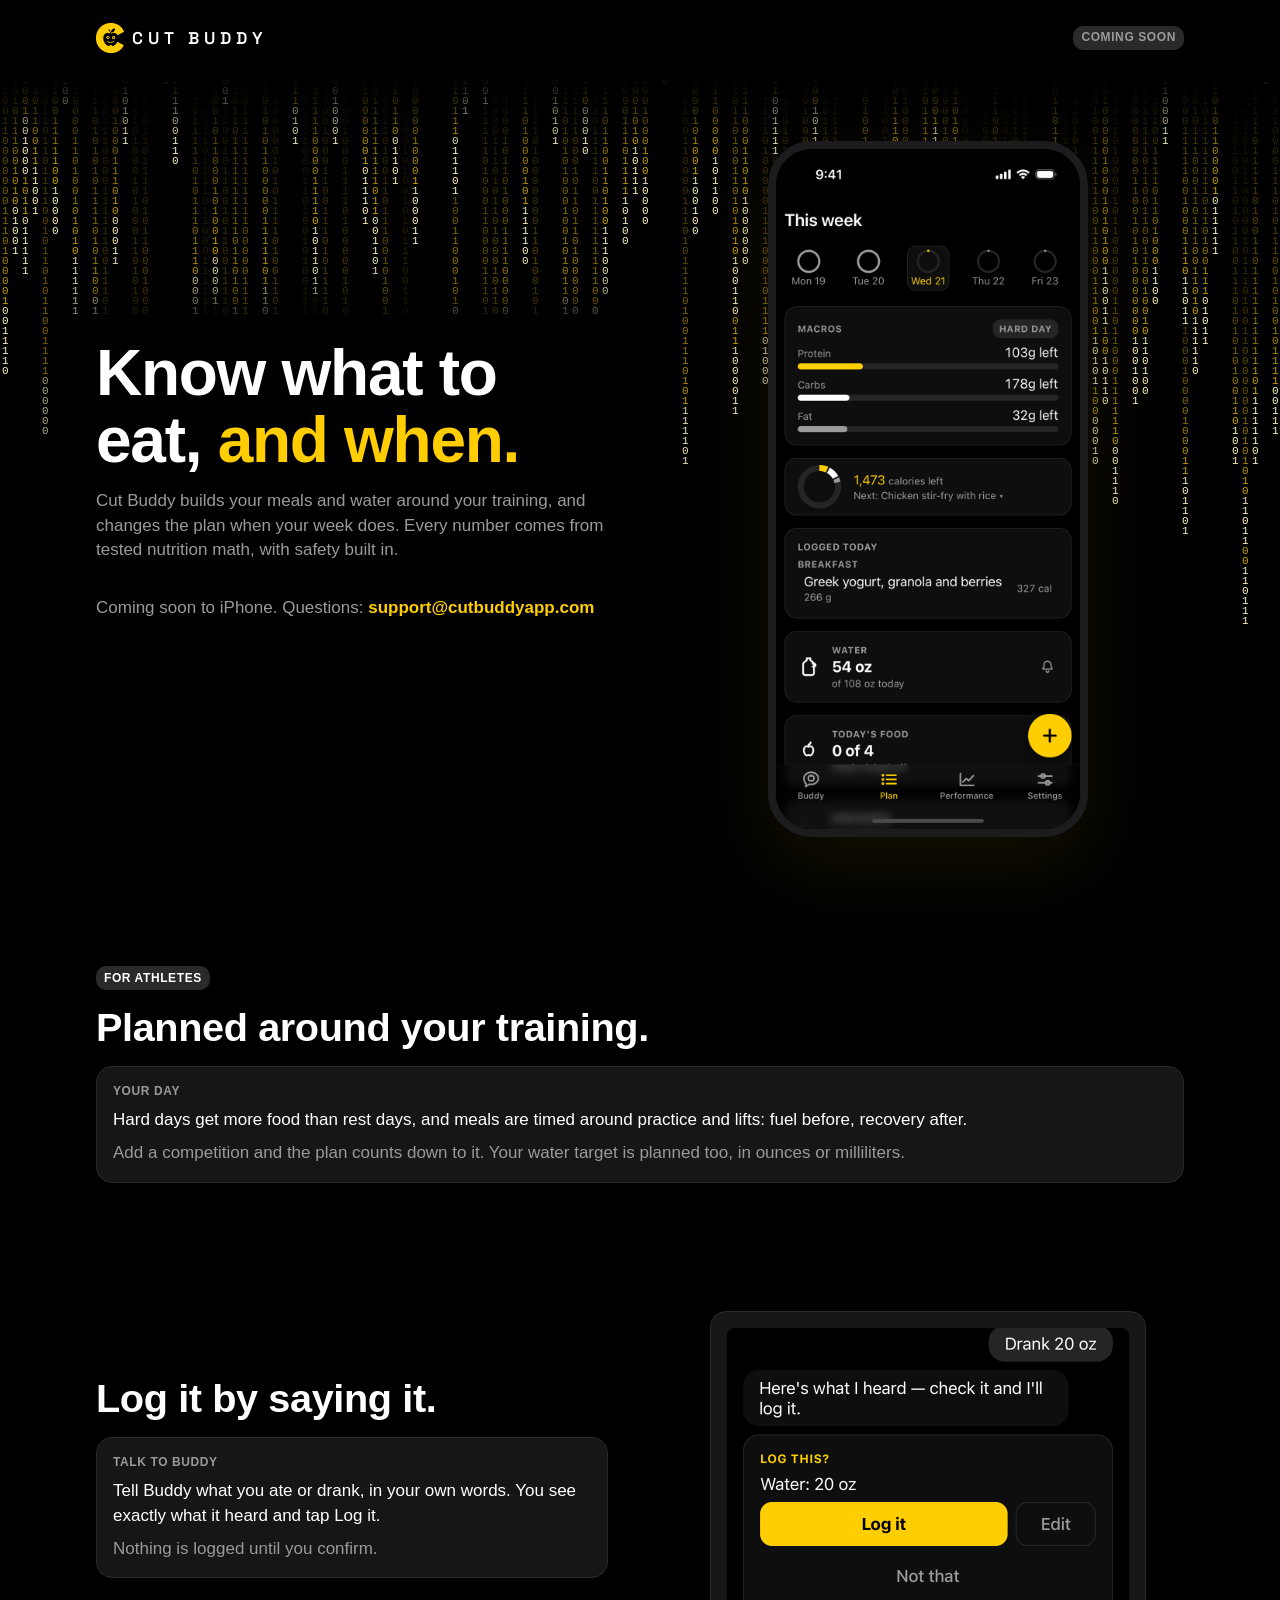
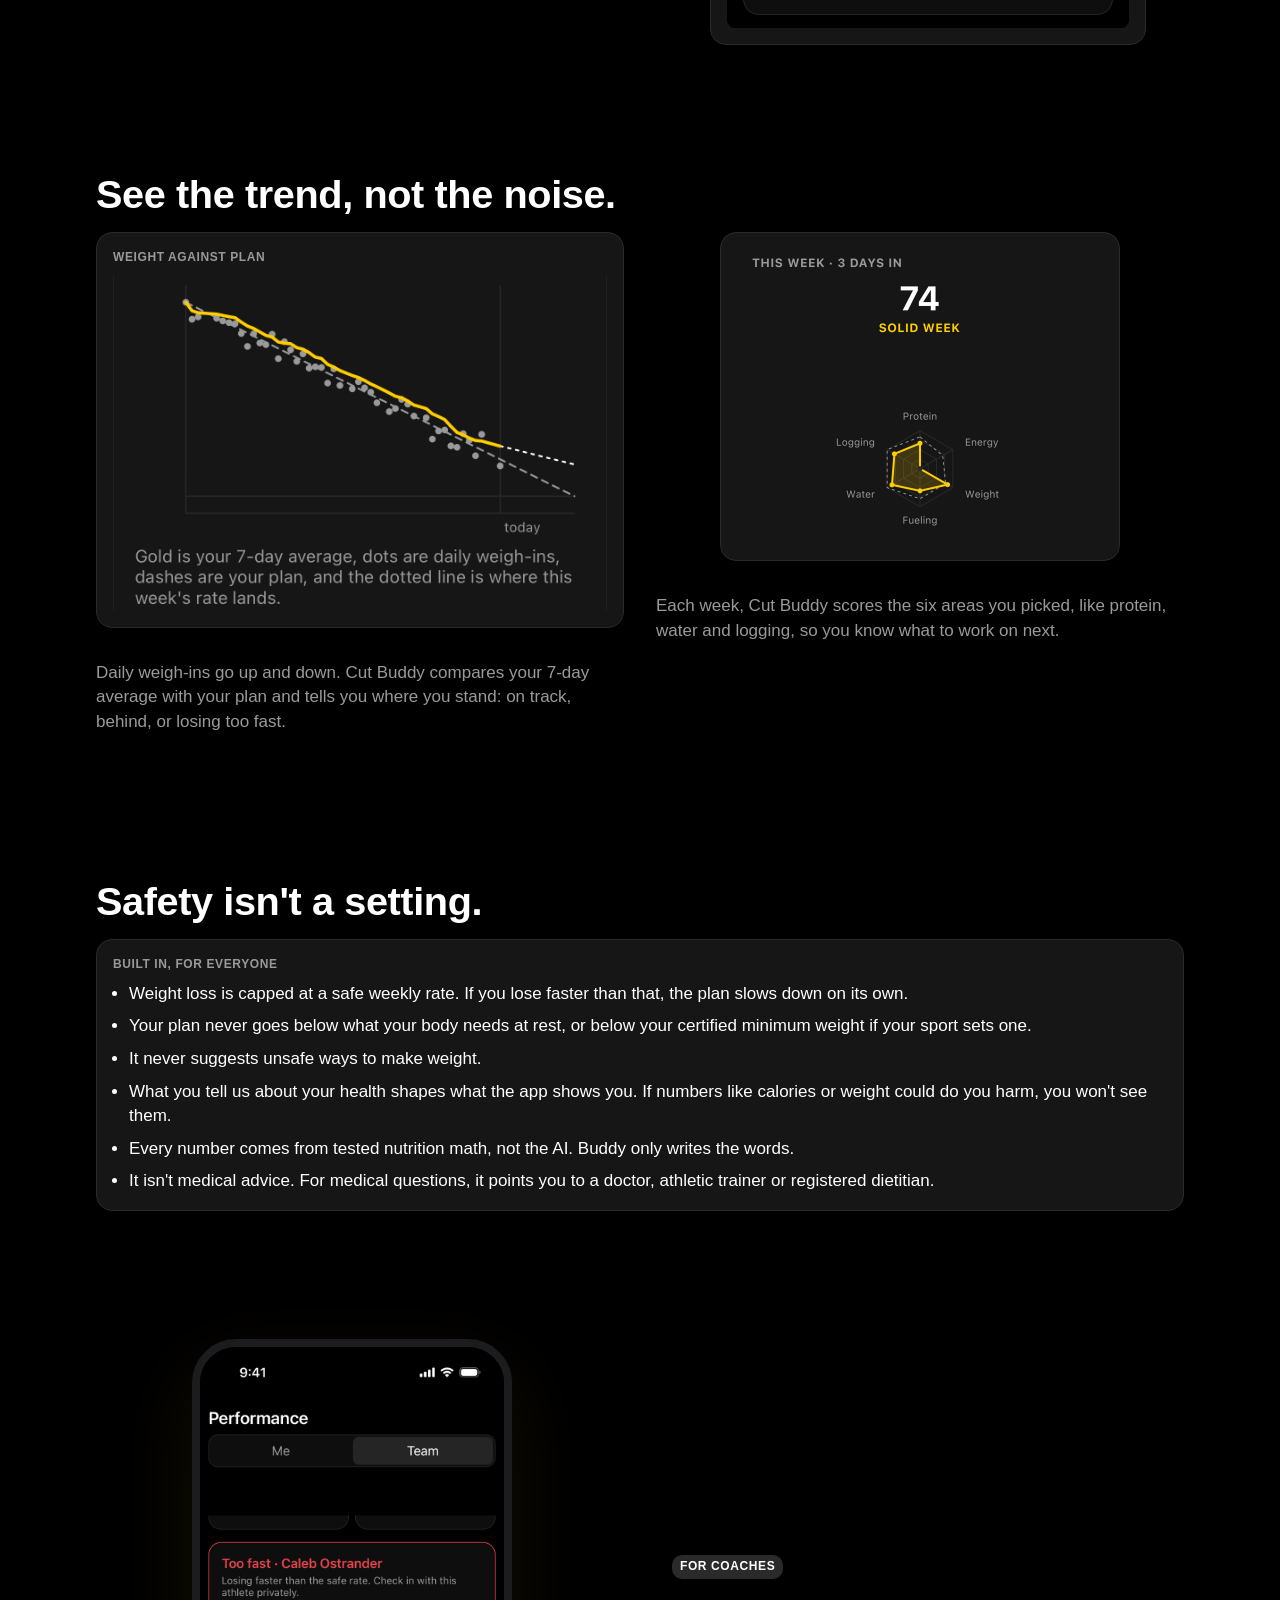
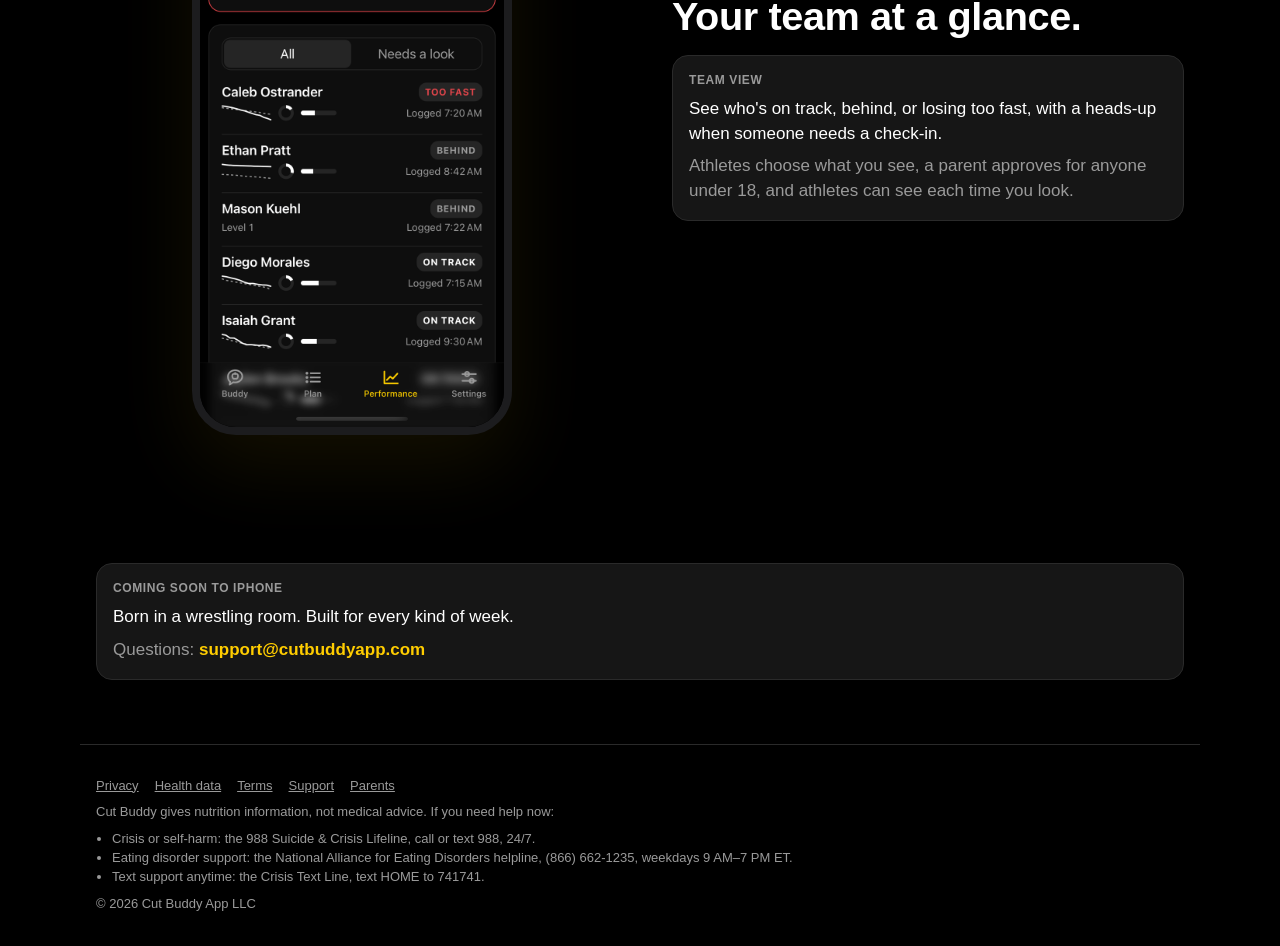
==== index.html @ 1edc32d4 "Merge pull request #11 from crookham133/policy-text-oct24 Policy text on current main, Cut Buddy App" ====
<!doctype html><html lang="en"><head><meta charset="utf-8"><meta name="color-scheme" content="dark"><style>html{background:#000;color-scheme:dark}</style><meta name="viewport" content="width=device-width, initial-scale=1, viewport-fit=cover"><meta name="robots" content="noindex, nofollow"><meta name="description" content="Cut Buddy builds your meals and water around your training, and changes the plan when your week does. Coming soon to iPhone."><link rel="icon" href="assets/app-icon-1024.png"><meta property="og:type" content="website"><meta property="og:site_name" content="Cut Buddy"><meta property="og:url" content="https://cutbuddyapp.com/"><meta property="og:title" content="Cut Buddy · Know what to eat, and when."><meta property="og:description" content="Nutrition that adapts to your training, travel and life. Coming soon to iPhone."><meta property="og:image" content="https://cutbuddyapp.com/og-image.png"><meta property="og:image:width" content="1200"><meta property="og:image:height" content="630"><meta property="og:image:alt" content="The Cut Buddy logo, a gold C around a smiling apple, on black, with the words Cut Buddy"><meta name="twitter:card" content="summary_large_image"><link rel="apple-touch-icon" href="apple-touch-icon.png"><link rel="preload" href="assets/fonts/SpaceGrotesk-Variable.ttf" as="font" type="font/ttf" crossorigin><link rel="stylesheet" href="theme.css"><script>/* The wordmark decodes on load (script after the header); until then its letters stay hidden. A failsafe shows them after 2.5 s. */if(!matchMedia("(prefers-reduced-motion: reduce)").matches){document.documentElement.classList.add("cb-wm-wait");setTimeout(function(){document.documentElement.classList.remove("cb-wm-wait")},2500)}</script><title>Cut Buddy: know what to eat, and when</title>
<style>
  /* Home-page layout only. Every value comes from theme.css. */
  .split { display: grid; gap: var(--cb-space-xl); align-items: center; }
  .shot { margin: 0; display: grid; justify-items: center; }
  .shot .cb-phone { justify-self: center; }
  /* 804 px crops on wide screens: the image at most 402 px wide (2x), so it's never
     upscaled; the card's padding and border go on top. */
  .crop { margin: 0; width: min(100%, calc(402px + 2 * var(--cb-space-md) + 2px)); justify-self: center; }
  .crop img { display: block; width: 100%; height: auto; border-radius: var(--cb-radius-sm); }
  .chart { margin: 0; }
  .chart img { display: block; width: 100%; height: auto; }
  html { scroll-padding-top: calc(var(--cb-tap) + var(--cb-space-xl)); }  /* keeps focused things clear of the sticky bar */
  main { overflow-x: clip; }  /* the desktop slides start off-screen; clip, not hidden, so nothing else changes */
  .hero { padding-top: var(--cb-space-sm); position: relative; isolation: isolate; }
  .hero .cb-display .hl { color: var(--cb-gold); }
  .lede { font-size: var(--cb-body-size); color: var(--cb-muted); max-width: 34em; margin: 0; }
  .h2 { font-size: calc(var(--cb-display-size) * 0.62); font-weight: 700; line-height: 1.1; letter-spacing: -0.01em; margin: 0; text-wrap: balance; }
  .pair { display: grid; gap: var(--cb-space-xl); align-items: start; }
  @media (max-width: 768px) { .crop { width: min(100%, calc(var(--cb-page) * 0.4)); } }  /* phones: as the live site */
  .crop.crop-radar { width: min(100%, calc(366px + 2 * var(--cb-space-md) + 2px)); }  /* 732 px wide: 366 at 2x */
  @media (min-width: 900px) {
    .split { grid-template-columns: 1fr 1fr; gap: calc(var(--cb-space-xl) * 2); }
    .split.flip > :first-child { order: 2; }
    .pair { grid-template-columns: 1fr 1fr; }
    .cb-section { padding-block: calc(var(--cb-space-xl) * 2); }
  }
</style></head><body>
<div class="cb-topbar" id="topbar"><header class="cb-wrap cb-header">
  <a class="cb-brand" href="index.html" aria-label="Cut Buddy, home"><img src="assets/logo-mark.png" alt="" width="390" height="427"><span class="cb-wordmark" id="wordmark">Cut Buddy</span></a>
  <span class="cb-pill is-dim">Coming soon</span>
</header></div>
<script>
/* "CUT BUDDY" resolves from 0s and 1s into its letters, once, in about 1.1 s:
   each letter shows a gold digit, then turns white, left to right, as in the
   app's launch animation. The letters stay in place (transparent) under the
   digits, so nothing changes width. Time only runs while the tab is visible. */
(function () {
  var html = document.documentElement, wm = document.getElementById("wordmark");
  if (!html.classList.contains("cb-wm-wait") || !wm) return;
  var spans = [], text = wm.textContent;
  wm.textContent = "";
  text.split("").forEach(function (c) {
    if (c === " ") { wm.appendChild(document.createTextNode(" ")); return; }
    var s = document.createElement("span"); s.textContent = c; s.className = "is-digit";
    s.setAttribute("data-d", Math.random() < 0.5 ? "0" : "1"); wm.appendChild(s); spans.push(s);
  });
  html.classList.remove("cb-wm-wait");
  var START = 0.3, STEP = 0.11, FLIP = 0.07;   // seconds
  var t = 0, last = null, flip = 0;
  function frame(now) {
    if (document.hidden) { last = null; requestAnimationFrame(frame); return; }
    var dt = last === null ? 0 : Math.min(0.05, (now - last) / 1000); last = now;
    t += dt; flip += dt;
    var left = 0;
    spans.forEach(function (s, i) {
      if (t >= START + i * STEP) { if (s.className) s.className = ""; }
      else { left++; if (flip >= FLIP) s.setAttribute("data-d", Math.random() < 0.5 ? "0" : "1"); }
    });
    if (flip >= FLIP) flip = 0;
    if (left) requestAnimationFrame(frame);   // the spans stay: putting plain text back would re-kern it by a pixel
  }
  document.addEventListener("visibilitychange", function () { last = null; });
  requestAnimationFrame(frame);
})();
</script>
<main>

<section class="cb-wrap cb-section hero" id="hero" aria-labelledby="hero-heading">
  <canvas class="cb-rain" id="rain" aria-hidden="true"></canvas>
  <div class="split">
    <div class="cb-stack">
      <h1 class="cb-display" id="hero-heading">Know what to eat, <span class="hl">and when.</span></h1>
      <p class="lede">Cut Buddy builds your meals and water around your training, and changes the plan when your week does. Every number comes from tested nutrition math, with safety built&nbsp;in.</p>
      <p class="cb-muted">Coming soon to iPhone. Questions: <a class="cb-link" href="mailto:support@cutbuddyapp.com">support@cutbuddyapp.com</a></p>
    </div>
    <figure class="shot" data-slide="exit">
      <div class="cb-phone"><img src="assets/screens/plan.png" alt="The Plan screen for a sample athlete: protein, carbs and fat left for a hard day, 1,473 calories left, breakfast logged, and 54 of 108 ounces of water." width="804" height="1748"></div>
    </figure>
  </div>
</section>

<section class="cb-wrap cb-section" aria-labelledby="plan-heading">
  <div class="cb-stack">
    <span><span class="cb-pill">For athletes</span></span>
    <h2 class="h2" id="plan-heading">Planned around your training.</h2>
    <div class="cb-card">
      <p class="cb-label">Your day</p>
      <p>Hard days get more food than rest days, and meals are timed around practice and lifts: fuel before, recovery after.</p>
      <p class="cb-muted">Add a competition and the plan counts down to it. Your water target is planned too, in ounces or milliliters.</p>
    </div>
  </div>
</section>

<section class="cb-wrap cb-section" aria-labelledby="log-heading">
  <div class="split">
    <div class="cb-stack">
      <h2 class="h2" id="log-heading">Log it by saying it.</h2>
      <div class="cb-card">
        <p class="cb-label">Talk to Buddy</p>
        <p>Tell Buddy what you ate or drank, in your own words. You see exactly what it heard and tap Log it.</p>
        <p class="cb-muted">Nothing is logged until you confirm.</p>
      </div>
    </div>
    <figure class="crop cb-card" data-slide="right">
      <img src="assets/screens/chat-confirm.png" alt="Buddy chat: someone typed &quot;Drank 20 oz&quot;, and Buddy answers &quot;Here's what I heard, check it and I'll log it&quot; with a Log this? card for 20 ounces of water, a Log it button, Edit and Not that." width="804" height="600" loading="lazy" decoding="async">
    </figure>
  </div>
</section>

<section class="cb-wrap cb-section" aria-labelledby="trend-heading">
  <div class="cb-stack">
    <h2 class="h2" id="trend-heading">See the trend, not the noise.</h2>
    <div class="pair">
      <div class="cb-stack">
        <figure class="cb-card chart" data-slide="left">
          <p class="cb-label">Weight against plan</p>
          <img src="assets/screens/weight-chart.png" alt="A sample weight chart: daily weigh-ins as gray dots, the 7-day average as a gold line following the dashed plan line down to today." width="1106" height="752" loading="lazy" decoding="async">
        </figure>
        <p class="cb-muted">Daily weigh-ins go up and down. Cut Buddy compares your 7-day average with your plan and tells you where you stand: on track, behind, or losing too fast.</p>
      </div>
      <div class="cb-stack">
        <figure class="crop crop-radar cb-card" data-slide="right">
          <img src="assets/screens/radar-card.png" alt="This week's score for a sample athlete: 74, a solid week, with a radar of the six areas: protein, energy, weight, fueling, water and logging." width="732" height="590" loading="lazy" decoding="async">
        </figure>
        <p class="cb-muted">Each week, Cut Buddy scores the six areas you picked, like protein, water and logging, so you know what to work on next.</p>
      </div>
    </div>
  </div>
</section>

<section class="cb-wrap cb-section" aria-labelledby="safety-heading">
  <div class="cb-stack">
    <h2 class="h2" id="safety-heading">Safety isn't a setting.</h2>
    <div class="cb-card">
      <p class="cb-label">Built in, for everyone</p>
      <ul class="cb-list">
        <li>Weight loss is capped at a safe weekly rate. If you lose faster than that, the plan slows down on its own.</li>
        <li>Your plan never goes below what your body needs at rest, or below your certified minimum weight if your sport sets one.</li>
        <li>It never suggests unsafe ways to make weight.</li>
        <li>What you tell us about your health shapes what the app shows you. If numbers like calories or weight could do you harm, you won't see them.</li>
        <li>Every number comes from tested nutrition math, not the AI. Buddy only writes the words.</li>
        <li>It isn't medical advice. For medical questions, it points you to a doctor, athletic trainer or registered dietitian.</li>
      </ul>
    </div>
  </div>
</section>

<section class="cb-wrap cb-section" aria-labelledby="coach-heading">
  <div class="split flip">
    <div class="cb-stack">
      <span><span class="cb-pill">For coaches</span></span>
      <h2 class="h2" id="coach-heading">Your team at a glance.</h2>
      <div class="cb-card">
        <p class="cb-label">Team view</p>
        <p>See who's on track, behind, or losing too fast, with a heads-up when someone needs a check-in.</p>
        <p class="cb-muted">Athletes choose what you see, a parent approves for anyone under 18, and athletes can see each time you look.</p>
      </div>
    </div>
    <figure class="shot" data-slide="left">
      <div class="cb-phone"><img src="assets/screens/coach-roster.png" alt="A sample coach's team screen: a heads-up that one athlete is losing faster than the safe rate, then the team grouped as too fast, behind and on track." width="804" height="1748" loading="lazy" decoding="async"></div>
    </figure>
  </div>
</section>

<section class="cb-wrap cb-section" aria-labelledby="soon-heading">
  <div class="cb-card">
    <p class="cb-label" id="soon-heading">Coming soon to iPhone</p>
    <p>Born in a wrestling room. Built for every kind of week.</p>
    <p class="cb-muted">Questions: <a class="cb-link" href="mailto:support@cutbuddyapp.com">support@cutbuddyapp.com</a></p>
  </div>
</section>

</main>
<footer class="cb-wrap cb-footer">
  <nav aria-label="Policies and support"><a href="privacy.html">Privacy</a><a href="health-data.html">Health data</a><a href="terms.html">Terms</a><a href="support.html">Support</a><a href="guardians.html">Parents</a></nav>
  <p>Cut Buddy gives nutrition information, not medical advice. If you need help now:</p>
<!-- helplines:start (written by scripts/render-helplines.mjs from src/chat/helplines.ts; don't edit by hand) -->
<ul class="helplines">
<li>Crisis or self-harm: the 988 Suicide &amp; Crisis Lifeline, call or text 988, 24/7.</li>
<li>Eating disorder support: the National Alliance for Eating Disorders helpline, (866) 662-1235, weekdays 9 AM–7 PM ET.</li>
<li>Text support anytime: the Crisis Text Line, text HOME to 741741.</li>
</ul>
<!-- helplines:end -->
  <p>© 2026 Cut Buddy App LLC</p>
</footer>
<script>
/* The home page's motion: the sticky bar's line, the launch rain behind the
   hero, and (wide screens only) the screenshots sliding in. No libraries,
   nothing loaded, nothing stored. Colours and the digit font come from theme.css. */
(function () {
  "use strict";
  var reduced = window.matchMedia("(prefers-reduced-motion: reduce)").matches;
  var wide = window.matchMedia("(min-width: 769px)");   // phones (768 px and under) get no scroll motion

  /* ---- Sticky bar: a line under it once the page has scrolled ---- */
  var bar = document.getElementById("topbar");
  function onScrollBar() { bar.classList.toggle("is-scrolled", window.scrollY > 4); }

  /* ---- Wide screens: screenshots slide in from their side, and back out once
     they've fully left; whenever any of one is on screen it's fully opaque ---- */
  var hero = document.getElementById("hero");
  var heroShot = hero.querySelector('[data-slide="exit"]');
  if (!reduced && "IntersectionObserver" in window) {
    document.documentElement.classList.add("cb-motion");
    var io = new IntersectionObserver(function (entries) {
      entries.forEach(function (e) {
        if (e.isIntersecting) e.target.classList.add("is-in");
        else e.target.classList.remove("is-in");
      });
    }, { threshold: 0, rootMargin: "0px 0px -10% 0px" });
    document.querySelectorAll('[data-slide="left"], [data-slide="right"]').forEach(function (el) { io.observe(el); });
  }
  // The hero phone follows the scroll off to the right as the hero leaves (wide screens only).
  function onScrollHero() {
    var p = reduced || !wide.matches ? 0 : Math.min(1, Math.max(0, window.scrollY / Math.max(1, hero.offsetHeight * 0.85)));
    heroShot.style.transform = p === 0 ? "" : "translate3d(" + (40 * p).toFixed(2) + "vw,0,0)";
    heroShot.style.opacity = p === 0 ? "" : (1 - p).toFixed(3);
  }

  var ticking = false;
  window.addEventListener("scroll", function () {
    if (ticking) return; ticking = true;
    requestAnimationFrame(function () { ticking = false; onScrollBar(); onScrollHero(); });
  }, { passive: true });
  wide.addEventListener("change", onScrollHero);
  onScrollBar(); onScrollHero();

  /* ---- The launch rain (cut-buddy-ai design/launch-animation, the reference) ----
     Gold 0s and 1s in 10 px columns, 1–2 drops a column at 34–68 rows a second,
     trails fading by e^(-3.4 t), heads pale gold, on a transparent canvas. A soft
     dark fade keeps it out from behind the text block from the first frame.
     From 2 s it settles over 4 s, gradually: the intro streams retire one
     by one at random times, each new drop falls a little slower than the last,
     trails lengthen, slow drops drift in from above, and the whole layer eases
     down (a sine ease, gentle at both ends) to --cb-rain-rest.
     Paused whenever the hero is off-screen or the tab is hidden; a resize or a
     rotation keeps what's falling. With reduced motion there's no rain at all. */
  var cv = document.getElementById("rain");
  var ctx = !reduced && cv.getContext && cv.getContext("2d");
  if (!ctx) { cv.hidden = true; return; }
  var css = getComputedStyle(document.documentElement);
  var GOLD = css.getPropertyValue("--cb-gold").trim();
  var PALE = css.getPropertyValue("--cb-gold-pale").trim();
  var BLACK = css.getPropertyValue("--cb-black").trim();
  var MONO = css.getPropertyValue("--cb-mono").trim();
  var textBlock = hero.querySelector(".split > .cb-stack");
  var CELL = 10, SETTLE = 2.0, EASE = 4.0, RETIRE = 3.2;   // seconds: settle start, its length, the spread of stream retirements
  var W = 0, H = 0, COLS = 0, ROWS = 0, dpr = 1, bright, ch, drops = [], clearBox, zone;
  var live = [], lit;   // the lit cells only, so a frame never scans the whole grid
  var hole;             // the cells the dark fade covers completely: never drawn
  var t = 0, last = null, raf = 0, visible = true, settled = false;
  var level = 1, rest = 0.22, eased = 0;   // the layer's brightness: 1 in the intro, easing to rest

  // Intro drops as the reference, sped up in proportion when the hero is taller
  // than its 85-row screen; slow drops after the settle.
  function drop(col, slow, y) {
    var fast = (34 + Math.random() * 34) * Math.max(1, ROWS / 85), calm = 4 + Math.random() * 6;
    return { col: col, slow: slow, prev: null, retire: SETTLE + Math.random() * RETIRE,
      y: y !== undefined ? y : slow ? -Math.random() * ROWS : -Math.random() * ROWS * 0.9,
      // an intro drop born during the settle falls slower the further the settle has gone
      v: slow ? calm : fast + (calm * 2 - fast) * eased };
  }
  function addDrops(fromCol) {
    for (var c = fromCol; c < COLS; c++) {
      if (settled) { if (c % 3 === 0) drops.push(drop(c, true)); continue; }
      var n = 1 + (Math.random() < 0.55 ? 1 : 0);
      for (var d = 0; d < n; d++) drops.push(drop(c, false));
    }
  }
  // Size the canvas to the hero (devicePixelRatio, capped at 3, and lower for a
  // very large canvas), keeping what's already on it and what's falling.
  function size() {
    rest = parseFloat(getComputedStyle(cv).getPropertyValue("--cb-rain-rest")) || 0.22;   // differs by width
    var r = cv.getBoundingClientRect();
    var w = Math.max(1, Math.round(r.width)), h = Math.max(1, Math.round(r.height));
    var d = Math.min(window.devicePixelRatio || 1, 3);
    while (d > 1 && w * h * d * d > 8e6) d -= 0.5;
    var b = textBlock.getBoundingClientRect();
    var box = { x: b.left - r.left, y: b.top - r.top, w: b.width, h: b.height };
    var moved = !clearBox || box.x !== clearBox.x || box.y !== clearBox.y || box.w !== clearBox.w || box.h !== clearBox.h;
    clearBox = box;
    if (moved || d !== dpr) makeZone(d);
    hole = { c0: Math.ceil((box.x - PAD) / CELL), c1: Math.floor((box.x + box.w + PAD) / CELL) - 1,
             r0: Math.ceil((box.y - PAD) / CELL) + 1, r1: Math.floor((box.y + box.h + PAD) / CELL) - 2 };
    if (w === W && h === H && d === dpr) return;
    var cols = Math.ceil(w / CELL), rows = Math.ceil(h / CELL);
    var nb = new Float32Array(cols * rows), nc = new Uint8Array(cols * rows);
    for (var i = 0; i < nc.length; i++) nc[i] = Math.random() < 0.5 ? 0 : 1;
    if (bright) for (var y = 0; y < Math.min(rows, ROWS); y++) for (var x = 0; x < Math.min(cols, COLS); x++) {
      nb[y * cols + x] = bright[y * COLS + x]; nc[y * cols + x] = ch[y * COLS + x];
    }
    var oldCols = COLS;
    W = w; H = h; dpr = d; COLS = cols; ROWS = rows; bright = nb; ch = nc;
    lit = new Uint8Array(cols * rows); live = [];
    for (var q = 0; q < nb.length; q++) if (nb[q] > 0) { lit[q] = 1; live.push(q); }
    cv.width = Math.round(W * dpr); cv.height = Math.round(H * dpr);
    drops = drops.filter(function (dr) { return dr.col < COLS; });
    addDrops(oldCols);
  }

  // The soft dark fade over the text block, blurred once and reused every frame.
  var PAD = 24, BLUR = 56, M = PAD + BLUR * 2;
  function makeZone(d) {
    var k = clearBox, z = document.createElement("canvas");
    z.width = Math.ceil((k.w + M * 2) * d); z.height = Math.ceil((k.h + M * 2) * d);
    var x = z.getContext("2d"); x.fillStyle = BLACK; x.shadowColor = BLACK; x.shadowBlur = BLUR * d;
    x.fillRect((M - PAD) * d, (M - PAD) * d, (k.w + PAD * 2) * d, (k.h + PAD * 2) * d);
    x.fillRect((M - PAD) * d, (M - PAD) * d, (k.w + PAD * 2) * d, (k.h + PAD * 2) * d);
    zone = z;
  }

  function draw(dt) {
    for (var d = 0; d < drops.length; d++) {
      var dr = drops[d]; if (dr.dead) continue;
      var from = Math.floor(dr.prev === null ? dr.y : dr.prev); dr.prev = dr.y;
      dr.y += dr.v * dt; var to = Math.floor(dr.y);
      for (var row = Math.max(0, from); row <= Math.min(ROWS - 1, to); row++) {
        var idx = row * COLS + dr.col; bright[idx] = 1; ch[idx] = Math.random() < 0.5 ? 0 : 1;
        if (!lit[idx]) { lit[idx] = 1; live.push(idx); }
      }
      if (dr.y > ROWS + 4) {
        if (dr.slow || t < dr.retire) { var nd = drop(dr.col, dr.slow, -Math.random() * 12); dr.y = nd.y; dr.v = nd.v; dr.prev = null; }
        else dr.dead = true;   // past its own retirement time, an intro stream finishes its fall and stops
      }
    }
    if (settled) drops = drops.filter(function (dr) { return !dr.dead; });
    // The settle's progress, eased (sine in-out): it drives the layer's brightness
    // and lengthens the trails from the reference's e^(-3.4 t) to e^(-1.2 t).
    var k = settled ? Math.min(1, (t - SETTLE) / EASE) : 0;
    eased = (1 - Math.cos(Math.PI * k)) / 2;
    level = 1 - (1 - rest) * eased;
    var decay = Math.exp(-dt * (3.4 - 2.2 * eased));
    ctx.setTransform(1, 0, 0, 1, 0, 0);
    ctx.globalAlpha = 1; ctx.clearRect(0, 0, cv.width, cv.height);
    ctx.setTransform(dpr, 0, 0, dpr, 0, 0);
    ctx.font = "500 11px " + MONO; ctx.textBaseline = "top";
    var fill = "";
    var keep = 0;
    for (var n = 0; n < live.length; n++) {
      var i = live[n], b = bright[i];
      if (b < 0.05) { bright[i] = 0; lit[i] = 0; continue; }   // too faint to see: retired
      live[keep++] = i; bright[i] = b * decay;
      var col = i % COLS, row = (i - col) / COLS;
      if (col >= hole.c0 && col <= hole.c1 && row >= hole.r0 && row <= hole.r1) continue;   // under the dark fade
      var head = b > 0.93, f = head ? PALE : GOLD;
      if (f !== fill) { ctx.fillStyle = fill = f; }
      ctx.globalAlpha = (head ? b : b * 0.9) * level;
      ctx.fillText(ch[i] ? "1" : "0", col * CELL + 2, row * CELL - 1);
    }
    live.length = keep;
    ctx.setTransform(1, 0, 0, 1, 0, 0); ctx.globalAlpha = 1;
    ctx.drawImage(zone, Math.round((clearBox.x - M) * dpr), Math.round((clearBox.y - M) * dpr));
  }

  function tick(now) {
    raf = 0;
    if (!visible) { last = null; return; }
    // Time only moves while it's drawn: a frame after a pause counts as one frame, never a burst.
    var dt = last === null ? 1 / 60 : Math.min(0.05, (now - last) / 1000); last = now;
    t += dt;
    if (t >= 0.25) draw(dt);
    if (!settled && t >= SETTLE) {
      settled = true;
      addDrops(0);   // the slow rain begins above the top; the intro streams keep falling until they retire
    }
    cv.dataset.frames = (+cv.dataset.frames || 0) + 1;   // a frame count, for checking that it pauses
    cv.dataset.phase = !settled ? "intro" : eased < 1 ? "settling" : "rest";
    raf = requestAnimationFrame(tick);
  }
  function resume() { if (!raf && visible) raf = requestAnimationFrame(tick); }

  size();
  // Resizes, rotations and late layout (fonts, images) re-size the canvas without restarting it.
  var pending = false;
  new ResizeObserver(function () { if (pending) return; pending = true; requestAnimationFrame(function () { pending = false; size(); }); }).observe(hero);
  var onScreen = true;
  function update() { visible = onScreen && !document.hidden; last = null; if (visible) resume(); }
  new IntersectionObserver(function (e) { onScreen = e[0].isIntersecting; update(); }).observe(hero);
  document.addEventListener("visibilitychange", update);
  window.addEventListener("pageshow", function (e) { if (e.persisted) update(); });   // back/forward cache
  resume();
})();
</script>
</body></html>
---- theme.css ----
/* Cut Buddy's design, taken from the app (cut-buddy-ai: theme/tokens.ts,
   src/ui/index.tsx, Badge, MacroBars, WeightChart, ConsistencyGrid, Rings).
   The only source of styles on this site: every colour, size, radius and
   component lives here. Pages use these classes and variables; no page or
   other stylesheet sets its own colour. theme.html shows each piece.

   One deliberate look, as in the app: dark. 1 app point = 1 CSS pixel. */

:root {
  color-scheme: dark;

  /* ---- Colour (theme/tokens.ts) ---- */
  --cb-black: #000000;        /* the page */
  --cb-surface: #161616;      /* cards, inputs, sheets */
  --cb-line: #2a2a2a;         /* borders, dividers, bar and ring tracks, pills */
  --cb-gold: #ffcd00;         /* Pantone 116 C: one primary action, one key number */
  --cb-on-gold: #000000;      /* text on gold is black, never white */
  --cb-white: #ffffff;        /* primary text */
  --cb-muted: #9a9a9a;        /* secondary text, captions, labels */
  --cb-alert: #e5484d;        /* safety only: "Too fast", warnings. Never decoration */
  --cb-gold-soft: rgba(255, 205, 0, 0.12);
  --cb-gold-pale: #fff4c2;    /* the head of a falling digit in the launch rain (design/launch-animation) */

  /* Macros, always in this order and these colours: protein carries the gold. */
  --cb-protein: var(--cb-gold);
  --cb-carbs: var(--cb-white);
  --cb-fat: var(--cb-muted);

  /* ---- Type: the system font, SF Pro on Apple devices ---- */
  --cb-font: -apple-system, BlinkMacSystemFont, "SF Pro Text", "SF Pro Display", "Helvetica Neue", Arial, sans-serif;
  --cb-serif: Georgia, "Noto Serif", serif;   /* the greeting only ("Good morning, Diego") */
  /* The rain's 0s and 1s. The launch animation uses JetBrains Mono; the site
     doesn't load a font for ten digits, so it's the system monospace. */
  --cb-mono: ui-monospace, "SF Mono", SFMono-Regular, Menlo, Consolas, monospace;
  --cb-key-size: 34px;        /* the screen's key number, 700 */
  --cb-title-size: 22px;      /* titles, 600 */
  --cb-body-size: 17px;       /* body, 400 */
  --cb-caption-size: 13px;    /* captions, 400, muted */
  --cb-label-size: 12px;      /* LABELS: 700, uppercase, 0.6px tracking */
  --cb-label-tracking: 0.6px;
  /* The web's own large sizes, for the hero (the app's share card is 64). */
  --cb-display-size: clamp(40px, 7vw, 64px);

  /* ---- Space, radius, tap size ---- */
  --cb-space-hair: 2px;
  --cb-space-xs: 4px;
  --cb-space-sm: 8px;
  --cb-space-md: 16px;
  --cb-space-lg: 24px;
  --cb-space-xl: 32px;
  --cb-radius-tight: 3px;     /* grid squares */
  --cb-radius-sm: 8px;
  --cb-radius-pill: 10px;     /* pills (status chips, day type) */
  --cb-radius-button: 12px;
  --cb-radius-card: 16px;
  --cb-radius-sheet: 20px;
  --cb-radius-full: 999px;    /* bars, rings */
  --cb-tap: 44px;             /* nothing tappable is smaller */
  --cb-page: 1120px;          /* widest content column */
}

/* ---- Base ---- */
*, *::before, *::after { box-sizing: border-box; }
html { -webkit-text-size-adjust: 100%; }
body {
  margin: 0;
  background: var(--cb-black);
  color: var(--cb-white);
  font: 400 var(--cb-body-size)/1.45 var(--cb-font);
}
img { max-width: 100%; height: auto; }
a { color: var(--cb-gold); }
/* Form controls don't inherit the font by default ("font: ... inherit" in a
   shorthand is invalid, so it was being dropped). */
button, input, select, textarea { font: inherit; color: inherit; }
:focus-visible { outline: 3px solid var(--cb-gold); outline-offset: 2px; }
@media (prefers-reduced-motion: reduce) { * { animation: none !important; transition: none !important; scroll-behavior: auto !important; } }

.cb-wrap { max-width: var(--cb-page); margin: 0 auto; padding-inline: var(--cb-space-md); }

/* ---- Type ---- */
.cb-display { font-size: var(--cb-display-size); font-weight: 700; line-height: 1.04; letter-spacing: -0.02em; margin: 0; text-wrap: balance; }
.cb-title { font-size: var(--cb-title-size); font-weight: 600; line-height: 1.25; margin: 0; text-wrap: balance; }
.cb-body { font-size: var(--cb-body-size); }
.cb-caption { font-size: var(--cb-caption-size); color: var(--cb-muted); }
/* The small all-caps letter-spaced label every card opens with: MACROS, WATER, WEIGHT AGAINST PLAN. */
.cb-label {
  font-size: var(--cb-label-size); font-weight: 700; letter-spacing: var(--cb-label-tracking);
  text-transform: uppercase; color: var(--cb-muted); margin: 0;
}
.cb-label.is-gold { color: var(--cb-gold); }          /* LOG THIS?, the score's band */
/* The big bold number with its gray caption: "128.3" over "pounds, 7-day average". */
.cb-key-number { font-size: var(--cb-key-size); font-weight: 700; line-height: 1.1; font-variant-numeric: tabular-nums; margin: 0; }
.cb-key-number.is-gold { color: var(--cb-gold); }     /* one per screen: "1,473 calories left", "12 days" */
.cb-key-number + .cb-caption { margin-top: var(--cb-space-hair); }
.cb-greeting { font: 400 30px/1.15 var(--cb-serif); }

/* ---- Card: surface, 1px line border, 16 radius, 16 padding, 8 between items ---- */
.cb-card {
  background: var(--cb-surface);
  border: 1px solid var(--cb-line);
  border-radius: var(--cb-radius-card);
  padding: var(--cb-space-md);
  display: grid;
  gap: var(--cb-space-sm);
  min-width: 0;
}
.cb-card > * { margin: 0; }
.cb-divider { height: 1px; background: var(--cb-line); border: 0; margin: 0; }
/* A row inside a card: label left, value right ("Fueling … 50%"). */
.cb-row { display: flex; align-items: baseline; justify-content: space-between; gap: var(--cb-space-md); min-height: var(--cb-tap); }
.cb-row > :last-child { color: var(--cb-muted); font-variant-numeric: tabular-nums; text-align: right; }

/* ---- Buttons: 44 tall, 12 radius, 24 across ---- */
.cb-btn {
  display: inline-flex; align-items: center; justify-content: center;
  min-height: var(--cb-tap); padding: var(--cb-space-sm) var(--cb-space-lg);
  border-radius: var(--cb-radius-button); border: 0;
  background: var(--cb-gold); color: var(--cb-on-gold);
  font-size: var(--cb-body-size); font-weight: 700; text-decoration: none; cursor: pointer;
}
.cb-btn.is-outline { background: transparent; color: var(--cb-white); border: 1px solid var(--cb-line); font-weight: 500; }
.cb-btn.is-block { display: flex; width: 100%; }
.cb-btn:disabled { opacity: 0.5; cursor: default; }

/* ---- Pill: line fill, 10 radius, label type (ON TRACK, HARD DAY, 12 DAYS TO WEIGH-IN) ---- */
.cb-pill {
  display: inline-flex; align-items: center; min-height: 24px; padding: 0 var(--cb-space-sm);
  border-radius: var(--cb-radius-pill); background: var(--cb-line); color: var(--cb-white);
  font-size: var(--cb-label-size); font-weight: 700; letter-spacing: var(--cb-label-tracking); text-transform: uppercase;
  white-space: nowrap;
}
.cb-pill.is-dim { color: var(--cb-muted); }      /* BEHIND */
.cb-pill.is-alert { color: var(--cb-alert); }    /* TOO FAST: safety, so the alert colour */
.cb-pill.is-gold { background: var(--cb-gold); color: var(--cb-on-gold); }

/* ---- Inputs ---- */
/* As the app's Field: surface, 1px line, 12 radius, 16 across, 50 tall. */
.cb-input {
  width: 100%; min-height: calc(var(--cb-tap) + 6px); padding: var(--cb-space-sm) var(--cb-space-md);
  background: var(--cb-surface); border: 1px solid var(--cb-line); border-radius: var(--cb-radius-button);
}
.cb-input:focus { border-color: var(--cb-gold); outline: none; }

/* ---- Forms: the early-access waitlist and the ambassador application ----
   A label above each field (caption size, muted), the field at body size.
   The honeypot sits off-screen, not display:none, which bots skip. A form's
   status line is empty until there's something to say. No red: a form error
   isn't a safety warning. */
.cb-form { display: grid; gap: var(--cb-space-md); }
.cb-field { display: grid; gap: var(--cb-space-xs); font-size: var(--cb-caption-size); color: var(--cb-muted); }
.cb-field .cb-input { font-size: var(--cb-body-size); color: var(--cb-white); }
textarea.cb-input { min-height: calc(var(--cb-tap) * 2.5); resize: vertical; line-height: 1.45; }
.cb-check { display: flex; align-items: center; gap: var(--cb-space-sm); min-height: var(--cb-tap); }
.cb-check input { width: 22px; height: 22px; margin: 0; accent-color: var(--cb-gold); }
.cb-trap { position: absolute; left: -9999px; width: 1px; height: 1px; overflow: hidden; }
.cb-status { margin: 0; font-weight: 600; }
/* A refusal shown under the field it's about (the server's own sentence). */
.cb-field-error { margin: var(--cb-space-xs) 0 0; font-size: var(--cb-caption-size); font-weight: 600; color: var(--cb-white); }
.cb-field-wrap { min-width: 0; }
.cb-input[aria-invalid="true"] { border-color: var(--cb-white); }
/* A group of fields under one label, like a form's social accounts. */
.cb-fieldset { border: 0; margin: 0; padding: 0; display: grid; gap: var(--cb-space-md); }
.cb-fieldset > legend { padding: 0; margin-bottom: var(--cb-space-sm); font-size: var(--cb-caption-size); color: var(--cb-muted); }
.cb-status:empty { display: none; }
/* A quiet text link: muted and underlined, for a secondary path next to the gold button. */
.cb-quiet { color: var(--cb-muted); text-underline-offset: 3px; }
.cb-quiet:hover { color: var(--cb-white); }

/* ---- Macro bars: an 8px track in the line colour, filled to share eaten ----
   <div class="cb-macro"><span>Protein</span><span>103g left</span>
     <div class="cb-bar protein"><i style="width:40%"></i></div></div> */
.cb-macro { display: grid; grid-template-columns: 1fr auto; align-items: baseline; gap: var(--cb-space-xs) var(--cb-space-sm); }
.cb-macro > span:first-child { color: var(--cb-muted); font-size: var(--cb-caption-size); }  /* name: caption; value: body */
.cb-macro > span:nth-child(2) { font-variant-numeric: tabular-nums; }
.cb-bar { grid-column: 1 / -1; height: 8px; border-radius: var(--cb-radius-full); background: var(--cb-line); overflow: hidden; }
.cb-bar > i { display: block; height: 100%; border-radius: inherit; background: var(--cb-white); }
.cb-bar.protein > i { background: var(--cb-protein); }
.cb-bar.carbs > i { background: var(--cb-carbs); }
.cb-bar.fat > i { background: var(--cb-fat); }
/* Going over is written "+Xg over" in white. Never the alert colour. */

/* ---- Consistency grid: one square a day, brighter = closer to the target ---- */
.cb-grid { display: flex; flex-wrap: wrap; gap: 5px; }
.cb-grid > i { width: 16px; height: 16px; border-radius: var(--cb-radius-tight); background: rgba(255, 255, 255, var(--v, 0.9)); border: 1px solid var(--cb-line); }
.cb-grid > i.empty { background: transparent; }

/* ---- Charts (SVG), as WeightChart.tsx draws them ----
   7-day average   stroke var(--cb-gold), 2.5px      the one gold line
   daily weigh-in  circle r 2.5, fill var(--cb-muted)
   plan line       stroke var(--cb-muted), 1.5px, dasharray "5 4"
   where this week's rate lands   stroke var(--cb-white), 1.5px, dasharray "2 4"
   axes, today, target            stroke var(--cb-line), 1px
   axis text       fill var(--cb-muted), 10-11px
   Bars on a chart: white at target, gray (rgba(255,255,255,0.28)) under. Over isn't scored.
   Rings: track var(--cb-line); macro segments protein gold, carbs white, fat gray. */
.cb-chart { width: 100%; height: auto; display: block; }
.cb-chart .avg { stroke: var(--cb-gold); stroke-width: 2.5; fill: none; }
.cb-chart .dot { fill: var(--cb-muted); }
.cb-chart .plan { stroke: var(--cb-muted); stroke-width: 1.5; stroke-dasharray: 5 4; fill: none; }
.cb-chart .rate { stroke: var(--cb-white); stroke-width: 1.5; stroke-dasharray: 2 4; fill: none; }
.cb-chart .axis { stroke: var(--cb-line); stroke-width: 1; }
.cb-chart text { fill: var(--cb-muted); font: 11px var(--cb-font); }

/* ---- Phone frame for app screenshots ----
   The screens are 804 px wide (2x of 402 pt): sharp on desktop. On 3x phones
   the 304 px screen is a little upscaled; recaptured at 3x (1206 x 2622) it won't be. */
.cb-phone {
  width: min(320px, 100%); aspect-ratio: 1206 / 2622; border-radius: 44px; overflow: hidden;
  border: 8px solid #1c1c1e; background: var(--cb-black);
  box-shadow: 0 30px 80px rgba(255, 205, 0, 0.08), 0 10px 40px rgba(0, 0, 0, 0.6);
}
.cb-phone > img { width: 100%; height: 100%; object-fit: cover; display: block; }

/* ---- Scroll motion (home page, wide screens only) ----
   A screenshot with data-slide="left|right" slides in from that side as it
   comes into view and back out once it has left. It's fully opaque whenever
   any of it is on screen. The page's script adds .cb-motion to <html> only when
   motion is allowed; on phones (768 px and under) nothing moves on scroll, so
   these rules don't apply there at all. Transform and opacity only. */
@media (min-width: 769px) {
  .cb-motion [data-slide] { transition: transform 0.8s cubic-bezier(0.2, 0.7, 0.2, 1), opacity 0.8s ease; }
  .cb-motion [data-slide="left"]:not(.is-in) { transform: translate3d(-30vw, 0, 0); opacity: 0; }
  .cb-motion [data-slide="right"]:not(.is-in) { transform: translate3d(30vw, 0, 0); opacity: 0; }
  .cb-motion [data-slide="exit"] { transition: none; will-change: transform, opacity; }
}

/* ---- The launch rain (design/launch-animation in cut-buddy-ai) ----
   A transparent canvas behind the hero: gold 0s and 1s falling, drawn by the
   page's script from --cb-gold, --cb-gold-pale, --cb-black and --cb-mono, with a
   soft dark fade keeping the rain out from behind the text. After the intro the
   script eases it down over about 4 s to a slow background rain at
   --cb-rain-rest: a little more visible on phones, where it shows only around
   the text. */
.cb-rain {
  position: absolute; top: 0; left: 50%; width: 100vw; height: 100%; transform: translateX(-50%); z-index: -1; pointer-events: none;
  --cb-rain-rest: 0.22;
  /* soft top and bottom edges, so the rain has no hard line under the bar or above the next section */
  -webkit-mask-image: linear-gradient(to bottom, transparent, #000 8%, #000 82%, transparent);
  mask-image: linear-gradient(to bottom, transparent, #000 8%, #000 82%, transparent);
}
@media (max-width: 768px) { .cb-rain { --cb-rain-rest: 0.32; } }

/* ---- The wordmark decoding on first load, as "CUT BUDDY" does in the launch
   animation: each letter shows a gold 0 or 1, then resolves to white. The real
   letter stays in place, transparent, so every letter keeps its own width and
   nothing moves; the digit is drawn over it, centred on the glyph (the letter's
   box includes the tracking after it, hence the width). Until the script has
   started, .cb-wm-wait on <html> keeps the letters from flashing first. ---- */
.cb-wm-wait #wordmark { color: transparent; }
.cb-wordmark > span { position: relative; }
.cb-wordmark > span.is-digit { color: transparent; }
.cb-wordmark > span.is-digit::after {
  content: attr(data-d); position: absolute; left: 0; top: 0; width: calc(100% - 0.29em);
  text-align: center; letter-spacing: 0; color: var(--cb-gold);
}

/* ---- Sticky top bar: black, with a line under it once the page has scrolled ---- */
.cb-topbar { position: sticky; top: 0; z-index: 10; background: var(--cb-black); border-bottom: 1px solid transparent; transition: border-color 0.2s ease; }
.cb-topbar.is-scrolled { border-bottom-color: var(--cb-line); }

/* ---- Legal pages ---- */
.cb-draft { border: 1.5px solid var(--cb-alert); color: var(--cb-alert); border-radius: var(--cb-radius-sm); padding: 10px 14px; font-size: 14px; }
.ph { background: var(--cb-surface); border: 1px dashed var(--cb-muted); border-radius: 4px; padding: 0 0.3em; }

/* ---- Wordmark: "CUT BUDDY" in Space Grotesk 600, as the launch animation sets it
   (design/launch-animation: 24px with 7px tracking). Self-hosted, SIL Open Font
   License (assets/fonts/SpaceGrotesk-OFL.txt); no font CDN. ---- */
@font-face {
  font-family: "Space Grotesk";
  src: url("assets/fonts/SpaceGrotesk-Variable.ttf") format("truetype");
  font-weight: 300 700;
  font-display: swap;
}
:root { --cb-wordmark-font: "Space Grotesk", var(--cb-font); }
.cb-wordmark { font-family: var(--cb-wordmark-font); font-weight: 600; letter-spacing: 0.29em; text-transform: uppercase; margin-right: -0.29em; }  /* no tracking after the last letter */

/* ---- Site chrome, built from the tokens above ---- */
.cb-header { display: flex; align-items: center; justify-content: space-between; gap: var(--cb-space-md); padding-block: var(--cb-space-md); }
.cb-brand { display: inline-flex; align-items: center; gap: var(--cb-space-sm); min-height: var(--cb-tap); color: var(--cb-white); text-decoration: none; }
.cb-brand img { width: calc(var(--cb-space-lg) + var(--cb-space-xs)); height: auto; }
.cb-section { padding-block: var(--cb-space-xl); }
.cb-stack { display: grid; gap: var(--cb-space-md); }
.cb-link { font-weight: 600; text-decoration: none; }   /* gold text link: "Email us ›" */
.cb-list { margin: 0; padding-left: var(--cb-space-md); display: grid; gap: var(--cb-space-sm); }
.cb-muted { color: var(--cb-muted); }
.cb-footer { border-top: 1px solid var(--cb-line); padding-block: var(--cb-space-xl); font-size: var(--cb-caption-size); color: var(--cb-muted); display: grid; gap: var(--cb-space-sm); }
.cb-footer > * { margin: 0; }
.cb-footer nav { display: flex; flex-wrap: wrap; gap: var(--cb-space-xs) var(--cb-space-md); }
.cb-footer a { color: var(--cb-muted); }
.cb-footer a[aria-current] { color: var(--cb-white); }
.cb-footer ul { margin: 0; padding-left: var(--cb-space-md); }

/* ---- Text pages (support, terms, the policies) ----
   <body class="cb-text">. The policy pages' own classes (.mark, .draft, .updated,
   .short) are styled here so their HTML, which is Ryan's, stays as written. */
.cb-text main { max-width: calc(var(--cb-page) * 0.6); margin: 0 auto; padding: var(--cb-space-md) var(--cb-space-md) var(--cb-space-xl); line-height: 1.6; }
.cb-text .cb-wrap { max-width: calc(var(--cb-page) * 0.6); }
.cb-text h1 { font-size: var(--cb-key-size); font-weight: 700; line-height: 1.15; margin: var(--cb-space-md) 0 var(--cb-space-sm); text-wrap: balance; }
.cb-text h2 { font-size: var(--cb-title-size); font-weight: 600; line-height: 1.25; margin: var(--cb-space-xl) 0 var(--cb-space-sm); text-wrap: balance; }
.cb-text h3 { font-size: var(--cb-body-size); font-weight: 700; margin: 0; }
.cb-text li { margin-block: var(--cb-space-xs); }
.cb-text .mark { display: flex; align-items: center; gap: var(--cb-space-sm); font-family: var(--cb-wordmark-font); font-weight: 600; letter-spacing: 0.29em; text-transform: uppercase; margin-bottom: var(--cb-space-lg); }
.cb-text .mark span { width: calc(var(--cb-space-lg) + var(--cb-space-xs)); aspect-ratio: 390 / 427; background: url("assets/logo-mark.png") center / contain no-repeat; }
.cb-text .draft { border: 1.5px solid var(--cb-alert); color: var(--cb-alert); border-radius: var(--cb-radius-sm); padding: var(--cb-space-sm) var(--cb-space-md); font-size: var(--cb-caption-size); margin-bottom: var(--cb-space-md); }
.cb-text .updated { color: var(--cb-muted); font-size: var(--cb-caption-size); }
.cb-text .short { background: var(--cb-surface); border: 1px solid var(--cb-line); border-radius: var(--cb-radius-card); padding: var(--cb-space-md); }
.cb-text .short h2 { margin-top: 0; font-size: var(--cb-label-size); font-weight: 700; letter-spacing: var(--cb-label-tracking); text-transform: uppercase; color: var(--cb-muted); }
.cb-text .card { background: var(--cb-surface); border: 1px solid var(--cb-line); border-radius: var(--cb-radius-card); padding: var(--cb-space-md); }
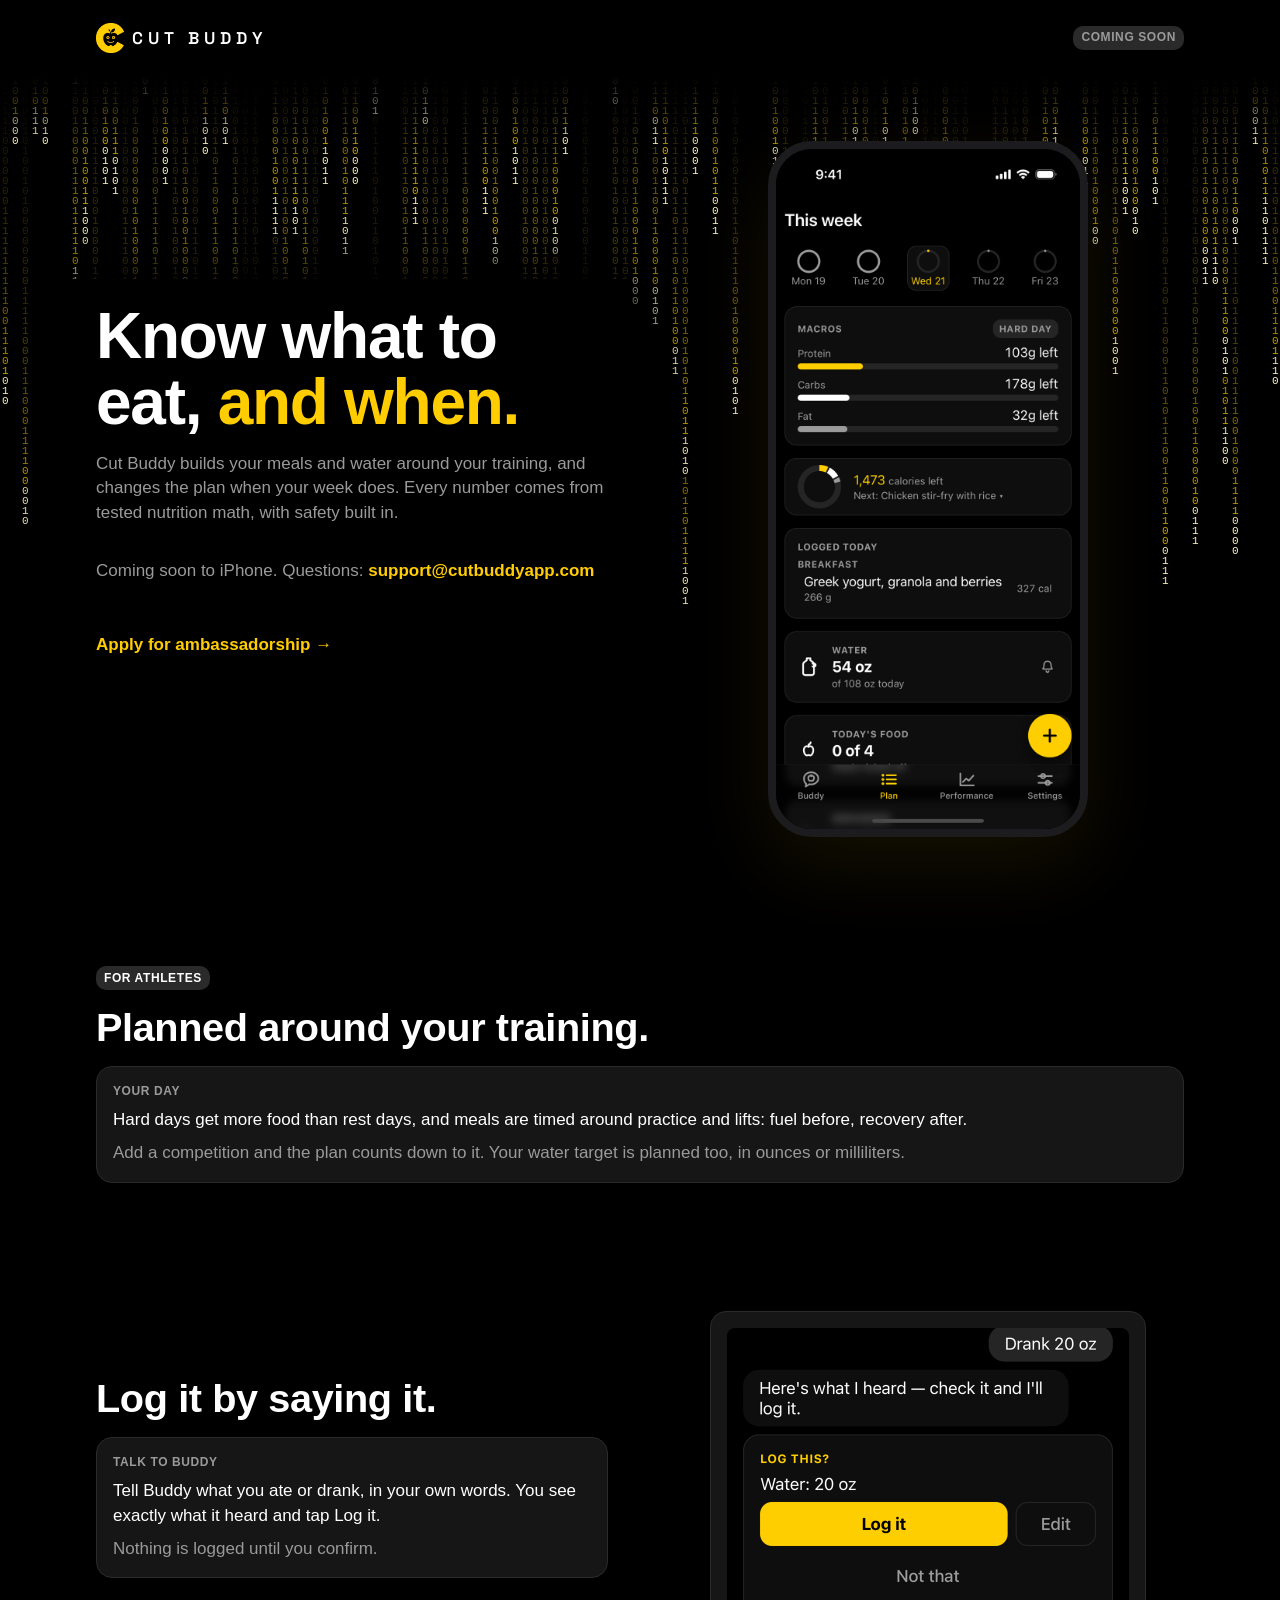
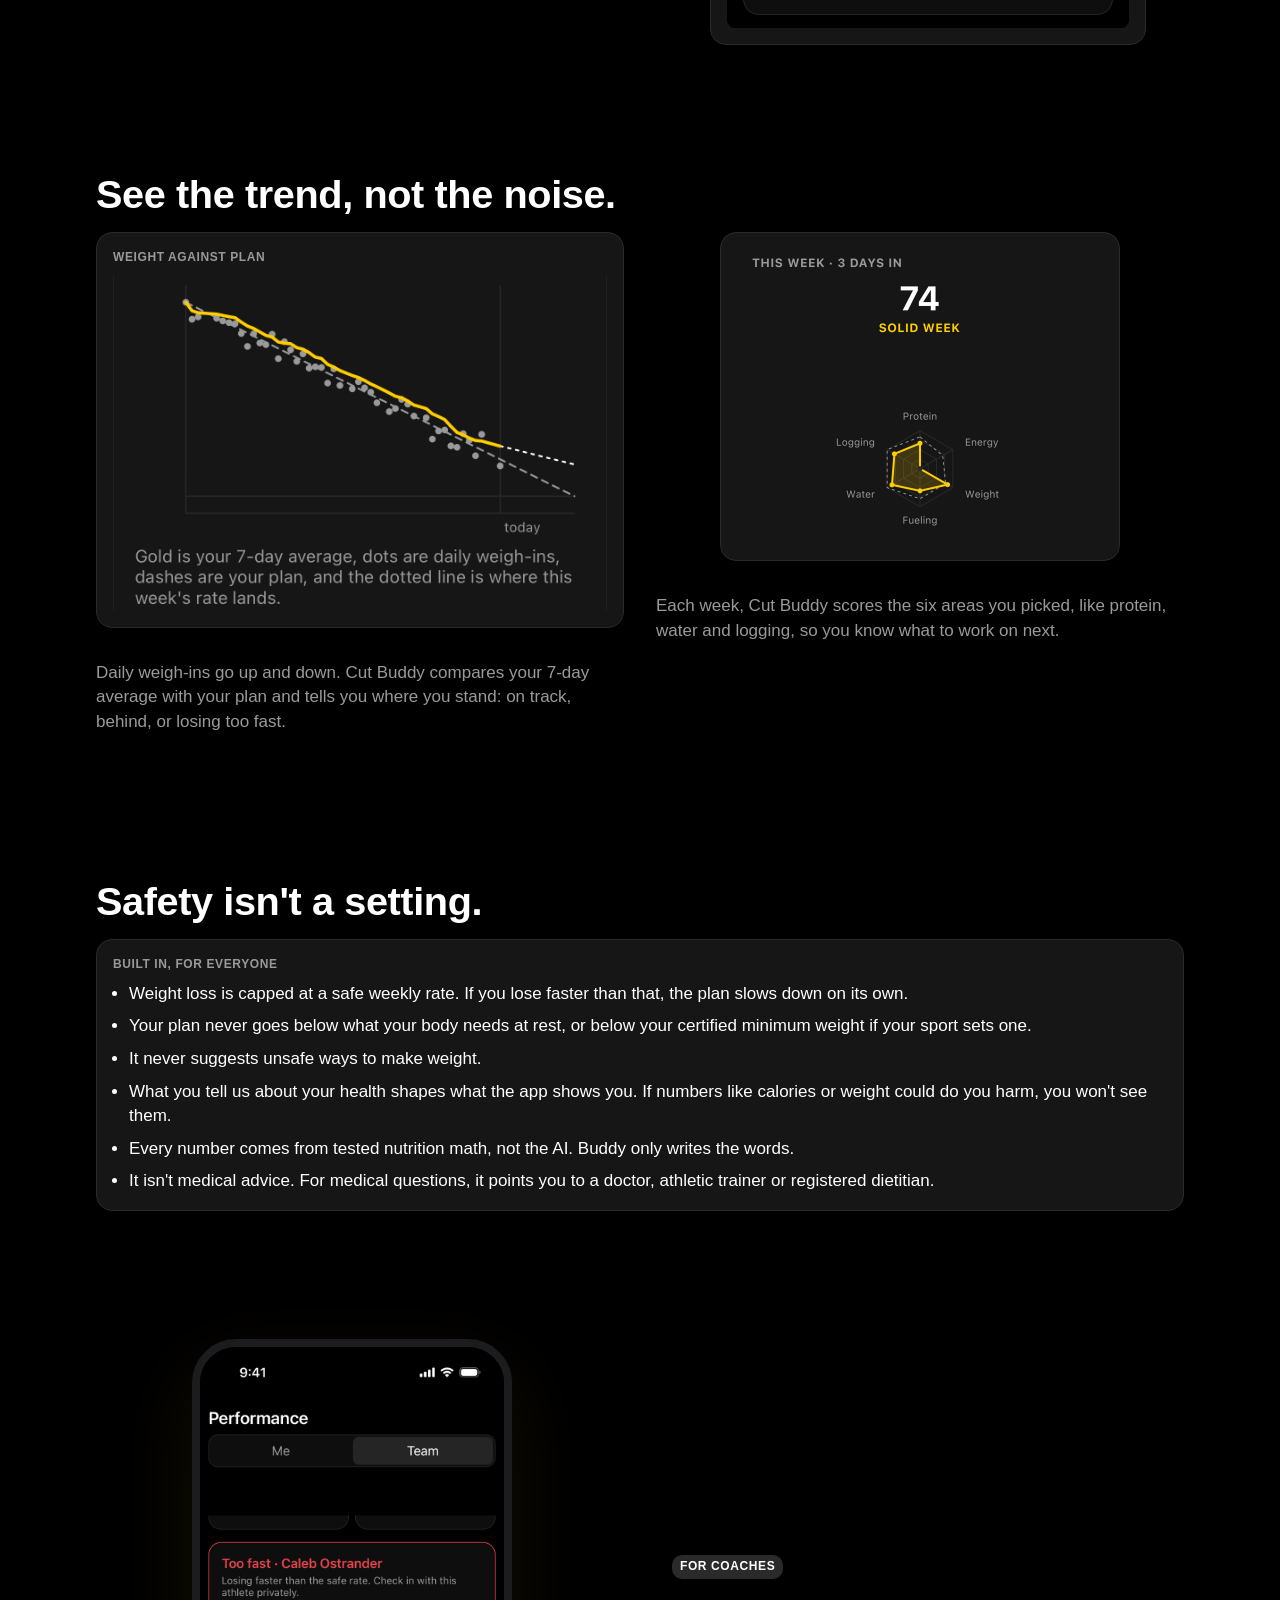
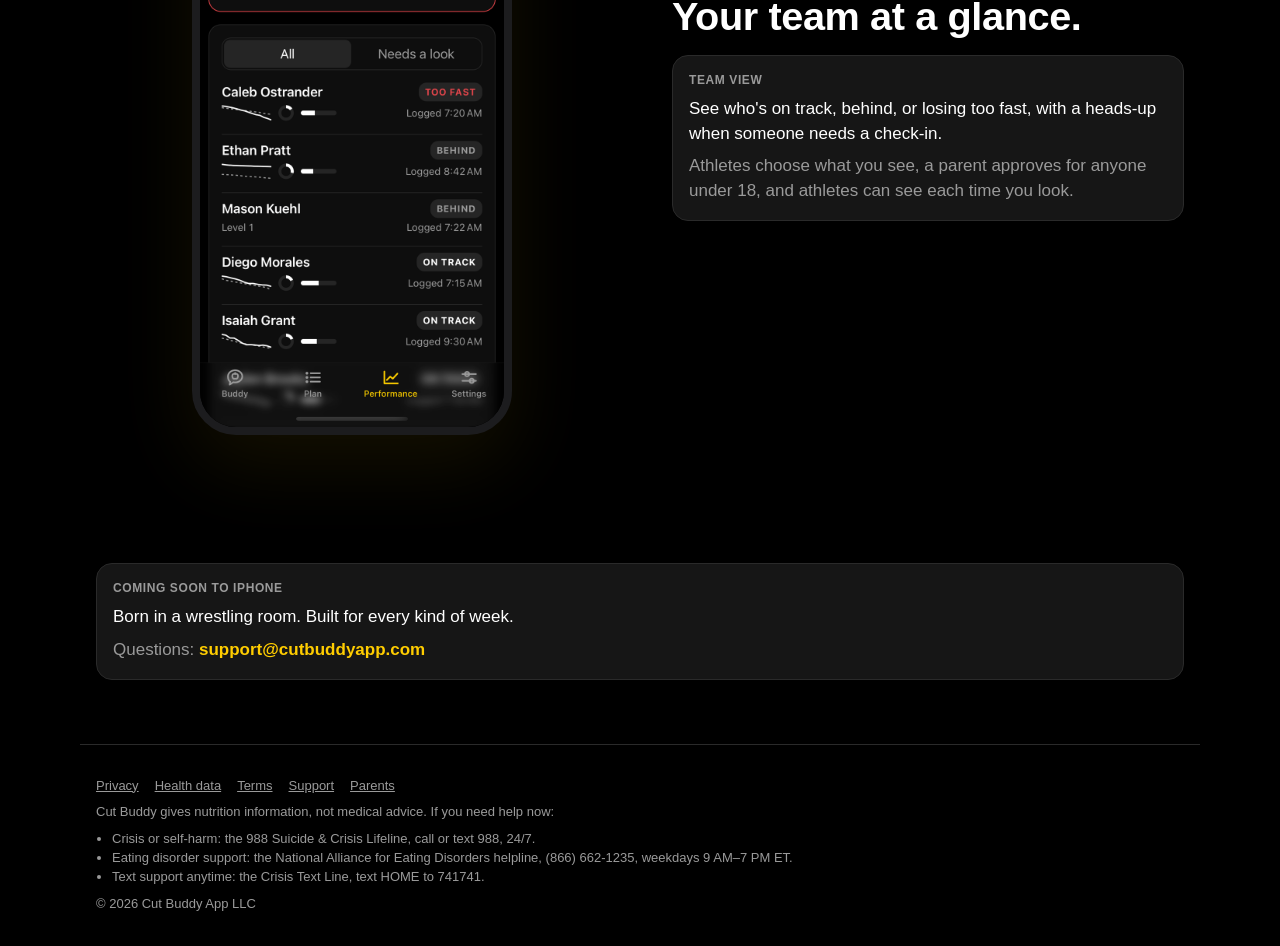
==== commit 6837cbcb: "Home page: one ambassador link, no waitlist yet; ambassadors lead copy Per Ryan (27 Oct): index.html" ====
--- a/index.html
+++ b/index.html
@@ -73,6 +73,7 @@
       <h1 class="cb-display" id="hero-heading">Know what to eat, <span class="hl">and when.</span></h1>
       <p class="lede">Cut Buddy builds your meals and water around your training, and changes the plan when your week does. Every number comes from tested nutrition math, with safety built&nbsp;in.</p>
       <p class="cb-muted">Coming soon to iPhone. Questions: <a class="cb-link" href="mailto:support@cutbuddyapp.com">support@cutbuddyapp.com</a></p>
+      <p class="cb-muted"><a class="cb-link" href="ambassadors.html">Apply for ambassadorship →</a></p>
     </div>
     <figure class="shot" data-slide="exit">
       <div class="cb-phone"><img src="assets/screens/plan.png" alt="The Plan screen for a sample athlete: protein, carbs and fat left for a hard day, 1,473 calories left, breakfast logged, and 54 of 108 ounces of water." width="804" height="1748"></div>
--- a/theme.css
+++ b/theme.css
@@ -142,7 +142,7 @@
 }
 .cb-input:focus { border-color: var(--cb-gold); outline: none; }
 
-/* ---- Forms: the early-access waitlist and the ambassador application ----
+/* ---- Forms: the ambassador application (and the waitlist, at launch) ----
    A label above each field (caption size, muted), the field at body size.
    The honeypot sits off-screen, not display:none, which bots skip. A form's
    status line is empty until there's something to say. No red: a form error
@@ -163,9 +163,6 @@
 .cb-fieldset { border: 0; margin: 0; padding: 0; display: grid; gap: var(--cb-space-md); }
 .cb-fieldset > legend { padding: 0; margin-bottom: var(--cb-space-sm); font-size: var(--cb-caption-size); color: var(--cb-muted); }
 .cb-status:empty { display: none; }
-/* A quiet text link: muted and underlined, for a secondary path next to the gold button. */
-.cb-quiet { color: var(--cb-muted); text-underline-offset: 3px; }
-.cb-quiet:hover { color: var(--cb-white); }
 
 /* ---- Macro bars: an 8px track in the line colour, filled to share eaten ----
    <div class="cb-macro"><span>Protein</span><span>103g left</span>
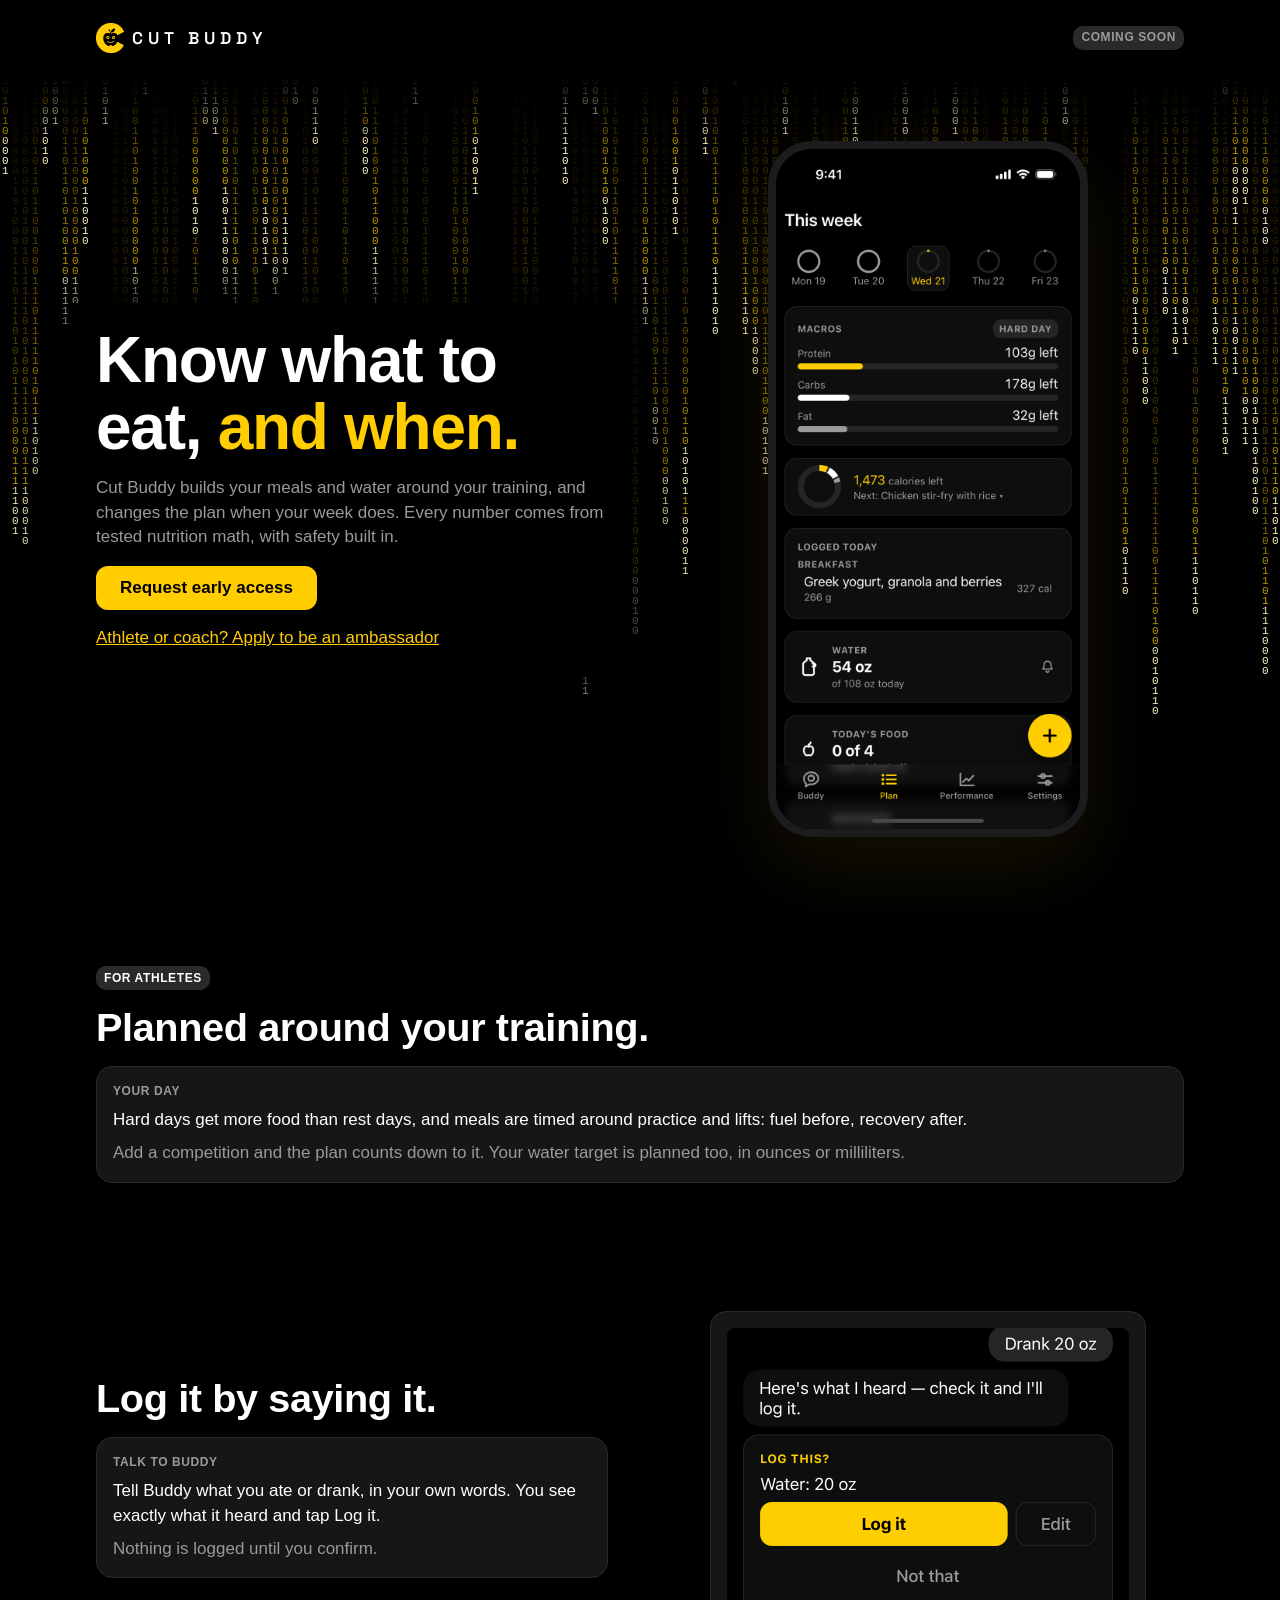
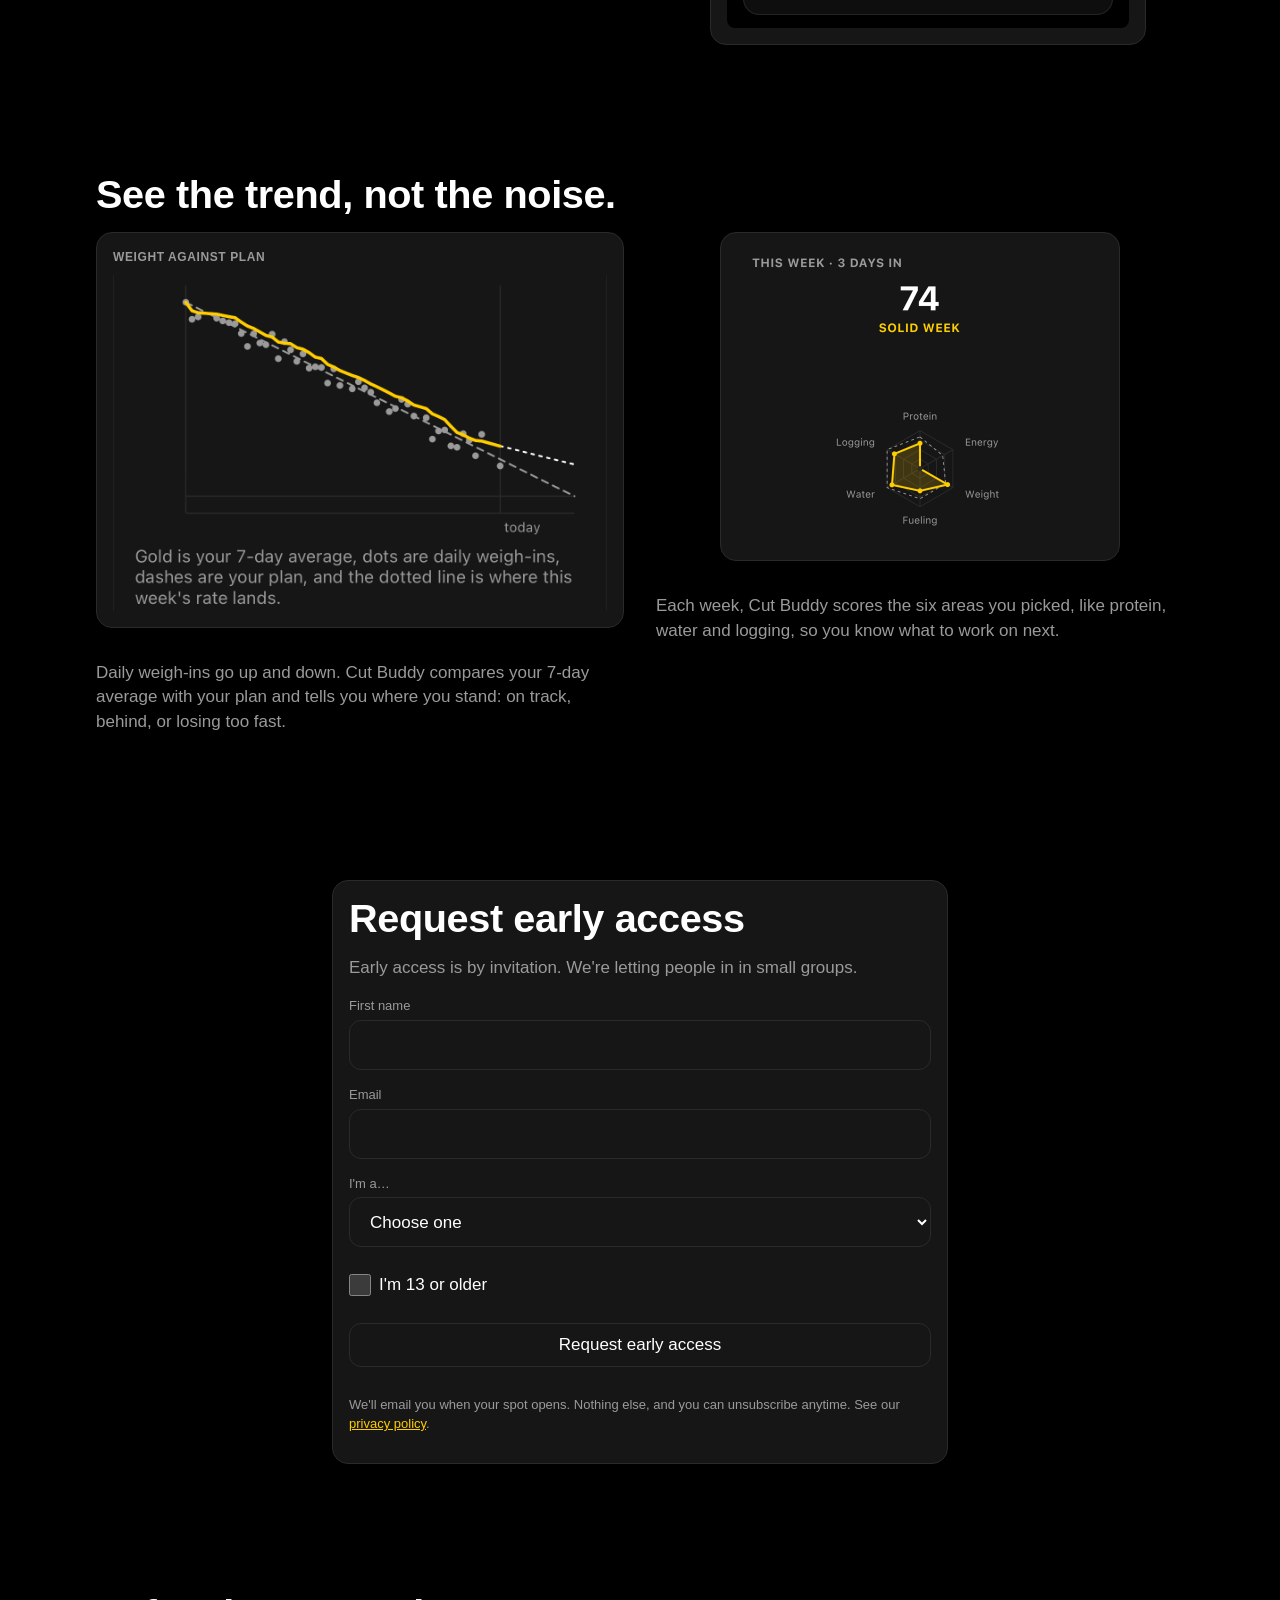
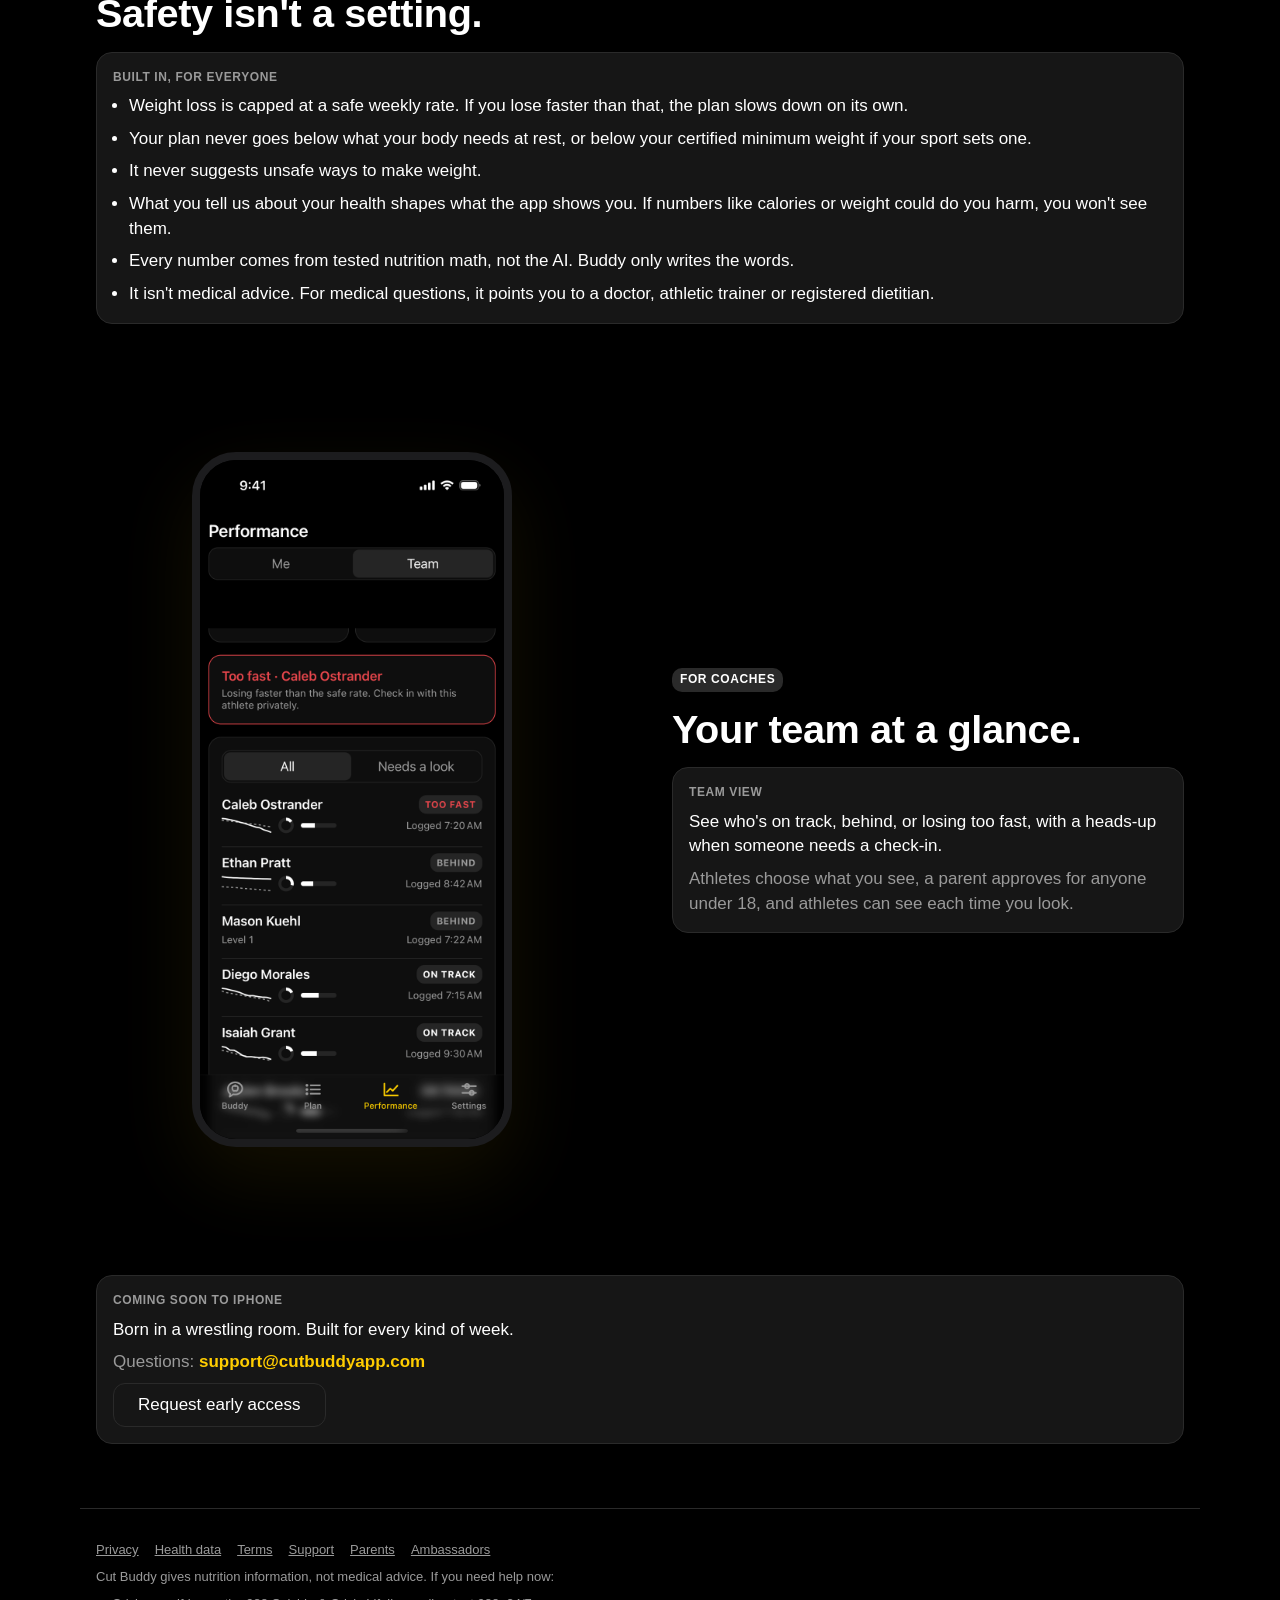
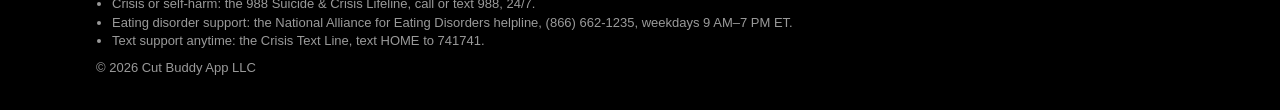
==== commit 58b7712d: "Merge remote-tracking branch 'origin/main' into claude/waitlist-and-ambassadors # Conflicts: #	guard" ====
--- a/index.html
+++ b/index.html
@@ -14,6 +14,9 @@
   main { overflow-x: clip; }  /* the desktop slides start off-screen; clip, not hidden, so nothing else changes */
   .hero { padding-top: var(--cb-space-sm); position: relative; isolation: isolate; }
   .hero .cb-display .hl { color: var(--cb-gold); }
+  .hero-actions { display: flex; flex-wrap: wrap; align-items: center; gap: var(--cb-space-md) var(--cb-space-lg); }
+  .early { max-width: calc(var(--cb-page) * 0.55); margin-inline: auto; gap: var(--cb-space-md); }
+  @media (prefers-reduced-motion: no-preference) { html { scroll-behavior: smooth; } }
   .lede { font-size: var(--cb-body-size); color: var(--cb-muted); max-width: 34em; margin: 0; }
   .h2 { font-size: calc(var(--cb-display-size) * 0.62); font-weight: 700; line-height: 1.1; letter-spacing: -0.01em; margin: 0; text-wrap: balance; }
   .pair { display: grid; gap: var(--cb-space-xl); align-items: start; }
@@ -72,8 +75,10 @@
     <div class="cb-stack">
       <h1 class="cb-display" id="hero-heading">Know what to eat, <span class="hl">and when.</span></h1>
       <p class="lede">Cut Buddy builds your meals and water around your training, and changes the plan when your week does. Every number comes from tested nutrition math, with safety built&nbsp;in.</p>
-      <p class="cb-muted">Coming soon to iPhone. Questions: <a class="cb-link" href="mailto:support@cutbuddyapp.com">support@cutbuddyapp.com</a></p>
-      <p class="cb-muted"><a class="cb-link" href="ambassadors.html">Apply for ambassadorship →</a></p>
+      <div class="hero-actions">
+        <a class="cb-btn" href="#early-access">Request early access</a>
+        <a class="cb-quiet" href="ambassadors.html">Athlete or coach? Apply to be an ambassador</a>
+      </div>
     </div>
     <figure class="shot" data-slide="exit">
       <div class="cb-phone"><img src="assets/screens/plan.png" alt="The Plan screen for a sample athlete: protein, carbs and fat left for a hard day, 1,473 calories left, breakfast logged, and 54 of 108 ounces of water." width="804" height="1748"></div>
@@ -127,6 +132,31 @@
         <p class="cb-muted">Each week, Cut Buddy scores the six areas you picked, like protein, water and logging, so you know what to work on next.</p>
       </div>
     </div>
+  </div>
+</section>
+
+<section class="cb-wrap cb-section" id="early-access" aria-labelledby="early-heading">
+  <div class="cb-card early">
+    <h2 class="h2" id="early-heading">Request early access</h2>
+    <p class="cb-muted">Early access is by invitation. We're letting people in in small groups.</p>
+    <form id="waitlist" class="cb-form" novalidate>
+      <label class="cb-field">First name <input class="cb-input" name="first_name" autocomplete="given-name" required maxlength="60"></label>
+      <label class="cb-field">Email <input class="cb-input" name="email" type="email" autocomplete="email" inputmode="email" required></label>
+      <label class="cb-field">I'm a…
+        <select class="cb-input" name="role" required>
+          <option value="" selected disabled>Choose one</option>
+          <option value="athlete">Athlete</option><option value="coach">Coach</option>
+          <option value="parent">Parent</option><option value="other">Other</option>
+        </select>
+      </label>
+      <label class="cb-check"><input name="age" type="checkbox" required> I'm 13 or older</label>
+      <div class="cb-trap" aria-hidden="true">
+        <label>Website <input name="website" tabindex="-1" autocomplete="off"></label>
+      </div>
+      <button type="submit" class="cb-btn is-outline">Request early access</button>
+      <p class="cb-caption">We'll email you when your spot opens. Nothing else, and you can unsubscribe anytime. See our <a href="privacy.html">privacy policy</a>.</p>
+      <p id="waitlist-status" class="cb-status" role="status"></p>
+    </form>
   </div>
 </section>
 
@@ -169,12 +199,13 @@
     <p class="cb-label" id="soon-heading">Coming soon to iPhone</p>
     <p>Born in a wrestling room. Built for every kind of week.</p>
     <p class="cb-muted">Questions: <a class="cb-link" href="mailto:support@cutbuddyapp.com">support@cutbuddyapp.com</a></p>
+    <p><a class="cb-btn is-outline" href="#early-access">Request early access</a></p>
   </div>
 </section>
 
 </main>
 <footer class="cb-wrap cb-footer">
-  <nav aria-label="Policies and support"><a href="privacy.html">Privacy</a><a href="health-data.html">Health data</a><a href="terms.html">Terms</a><a href="support.html">Support</a><a href="guardians.html">Parents</a></nav>
+  <nav aria-label="Policies and support"><a href="privacy.html">Privacy</a><a href="health-data.html">Health data</a><a href="terms.html">Terms</a><a href="support.html">Support</a><a href="guardians.html">Parents</a><a href="ambassadors.html">Ambassadors</a></nav>
   <p>Cut Buddy gives nutrition information, not medical advice. If you need help now:</p>
 <!-- helplines:start (written by scripts/render-helplines.mjs from src/chat/helplines.ts; don't edit by hand) -->
 <ul class="helplines">
@@ -185,6 +216,38 @@
 <!-- helplines:end -->
   <p>© 2026 Cut Buddy App LLC</p>
 </footer>
+<script>
+/* The early-access form: posts to join_waitlist (CLAUDE.md, "The waitlist
+   endpoint") with the public key, the only key allowed on the site. The
+   server answers the same for a new and a known address. */
+(function () {
+  var URL_ = "https://xbbfsizidhtdkhirwvqx.supabase.co/rest/v1/rpc/join_waitlist";
+  var KEY = "eyJhbGciOiJIUzI1NiIsInR5cCI6IkpXVCJ9.eyJpc3MiOiJzdXBhYmFzZSIsInJlZiI6InhiYmZzaXppZGh0ZGtoaXJ3dnF4Iiwicm9sZSI6ImFub24iLCJpYXQiOjE3OTA1Mjg5MjYsImV4cCI6MjEwNjEwNDkyNn0.q8qyZ0KMQ-FtB7YgVzEe4syFeYTT7DtjE6NzoEeleIQ";
+  var form = document.getElementById("waitlist");
+  if (!form) return;
+  form.addEventListener("submit", async function (e) {
+    e.preventDefault();
+    // form.elements, not form.role: "role" is every element's ARIA role.
+    var el = form.elements, status = document.getElementById("waitlist-status");
+    var button = form.querySelector("button"); button.disabled = true; status.textContent = "";
+    try {
+      var res = await fetch(URL_, {
+        method: "POST",
+        headers: { apikey: KEY, Authorization: "Bearer " + KEY, "Content-Type": "application/json" },
+        body: JSON.stringify({
+          p_email: el.email.value, p_first_name: el.first_name.value, p_role: el.role.value,
+          p_is_13_or_older: el.age.checked, p_website: el.website.value,
+        }),
+      });
+      var body = await res.json().catch(function () { return {}; });
+      if (res.ok && body.ok) { form.reset(); status.textContent = "You're on the list. We'll email you when your spot opens."; }
+      else status.textContent = body.message || "Something went wrong. Try again in a minute.";
+    } catch (err) {
+      status.textContent = "Something went wrong. Try again in a minute.";
+    } finally { button.disabled = false; }
+  });
+})();
+</script>
 <script>
 /* The home page's motion: the sticky bar's line, the launch rain behind the
    hero, and (wide screens only) the screenshots sliding in. No libraries,
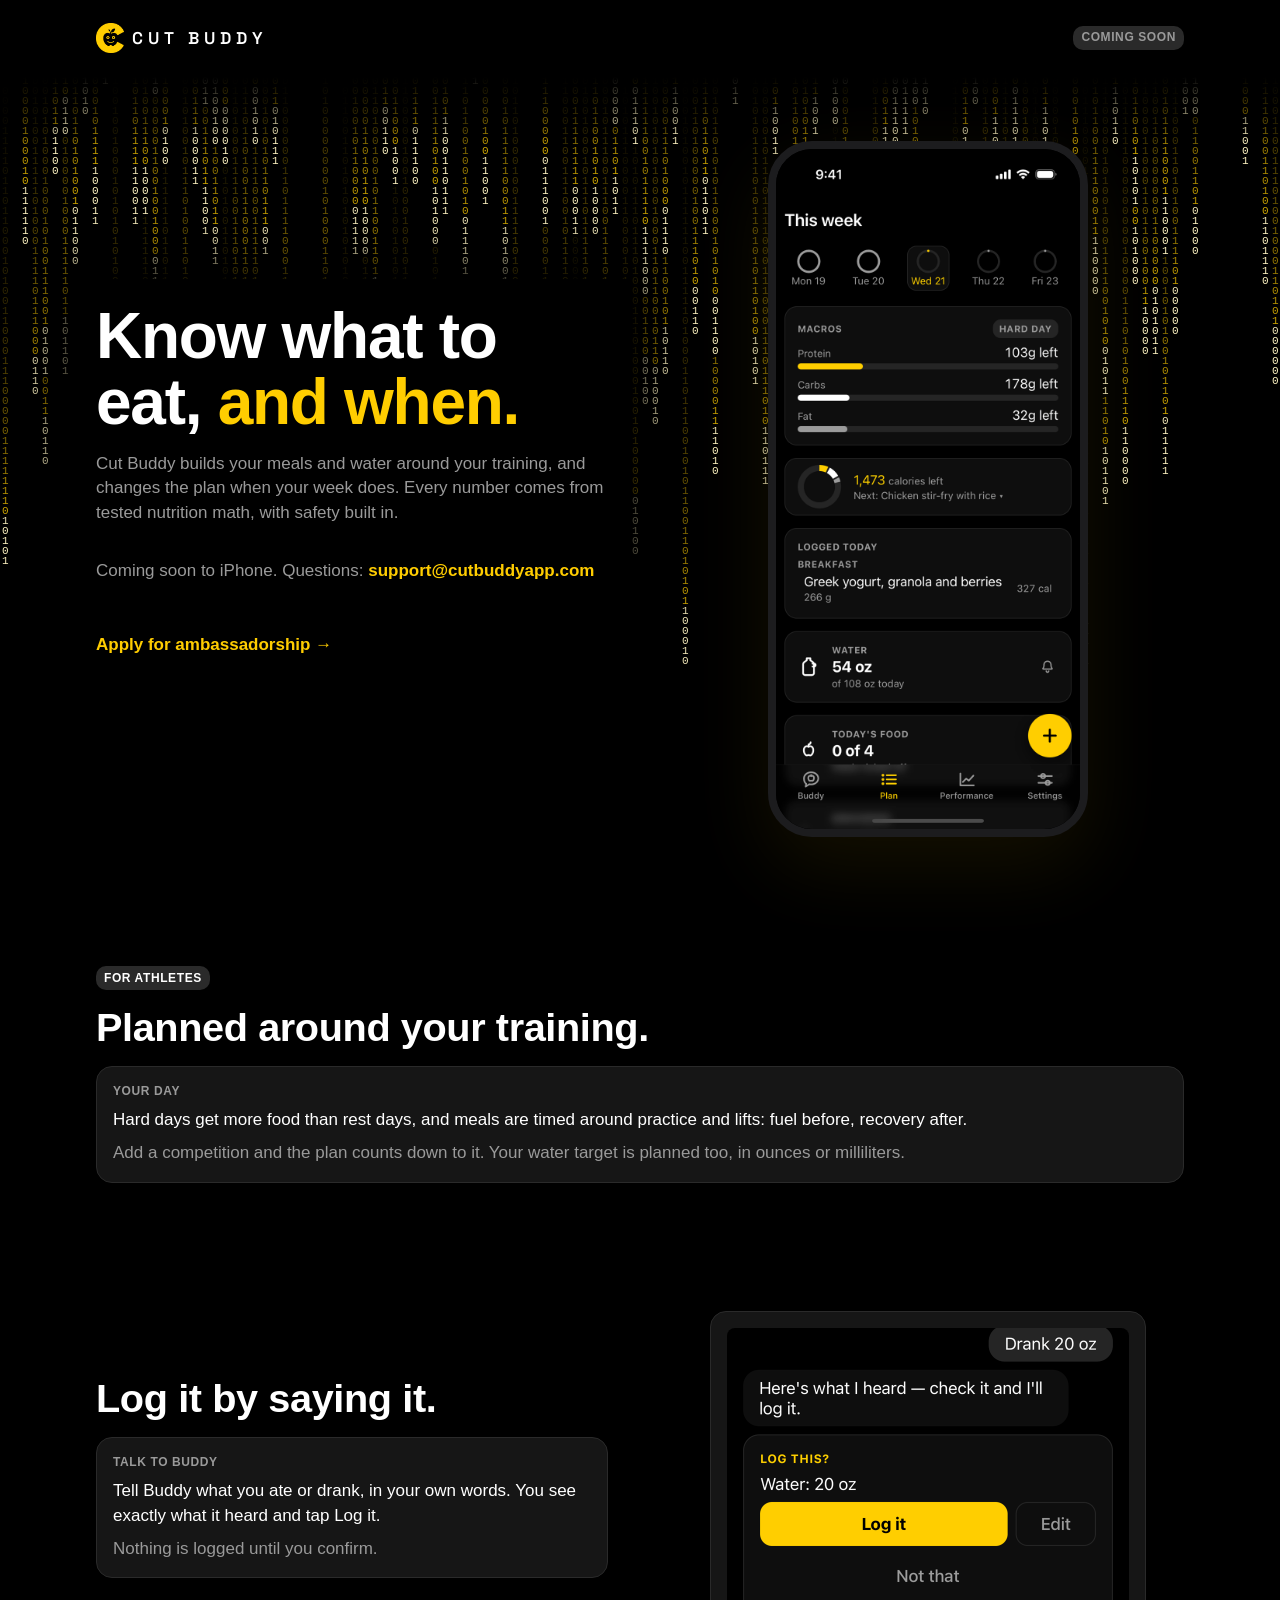
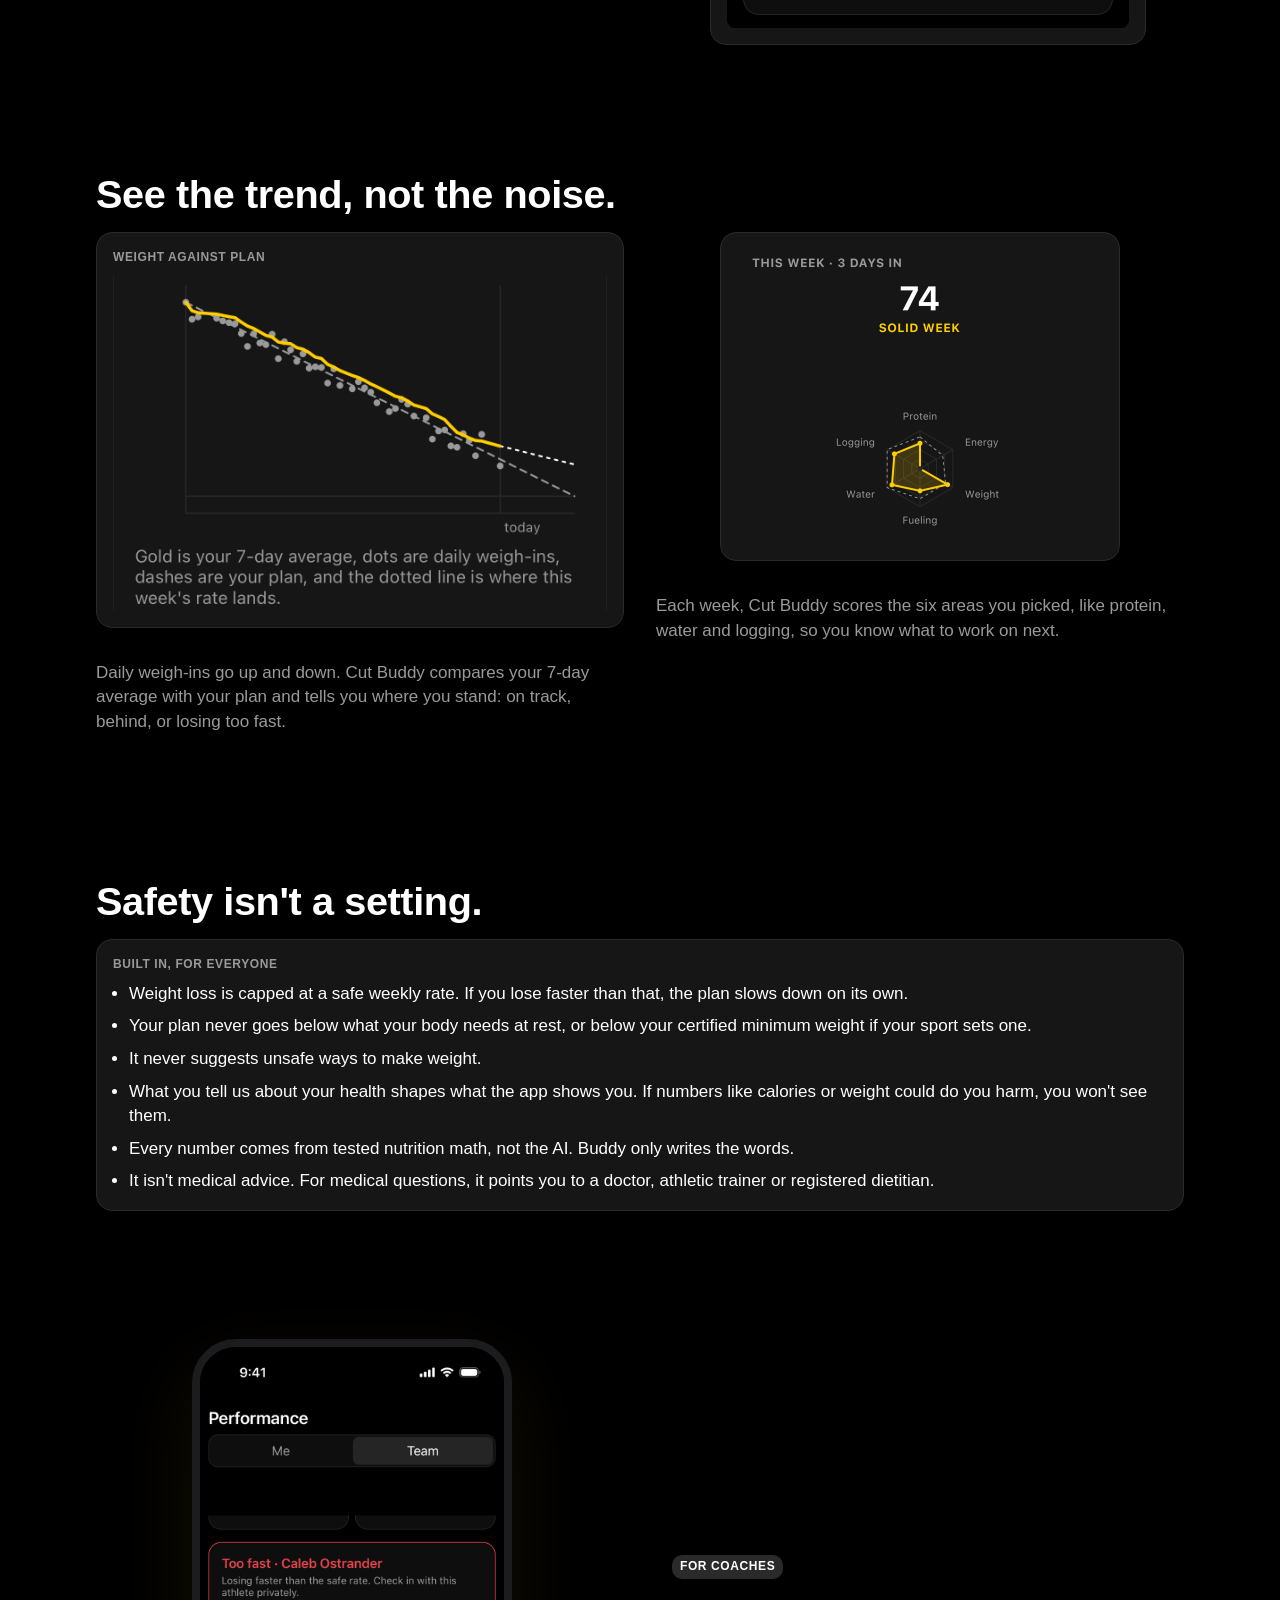
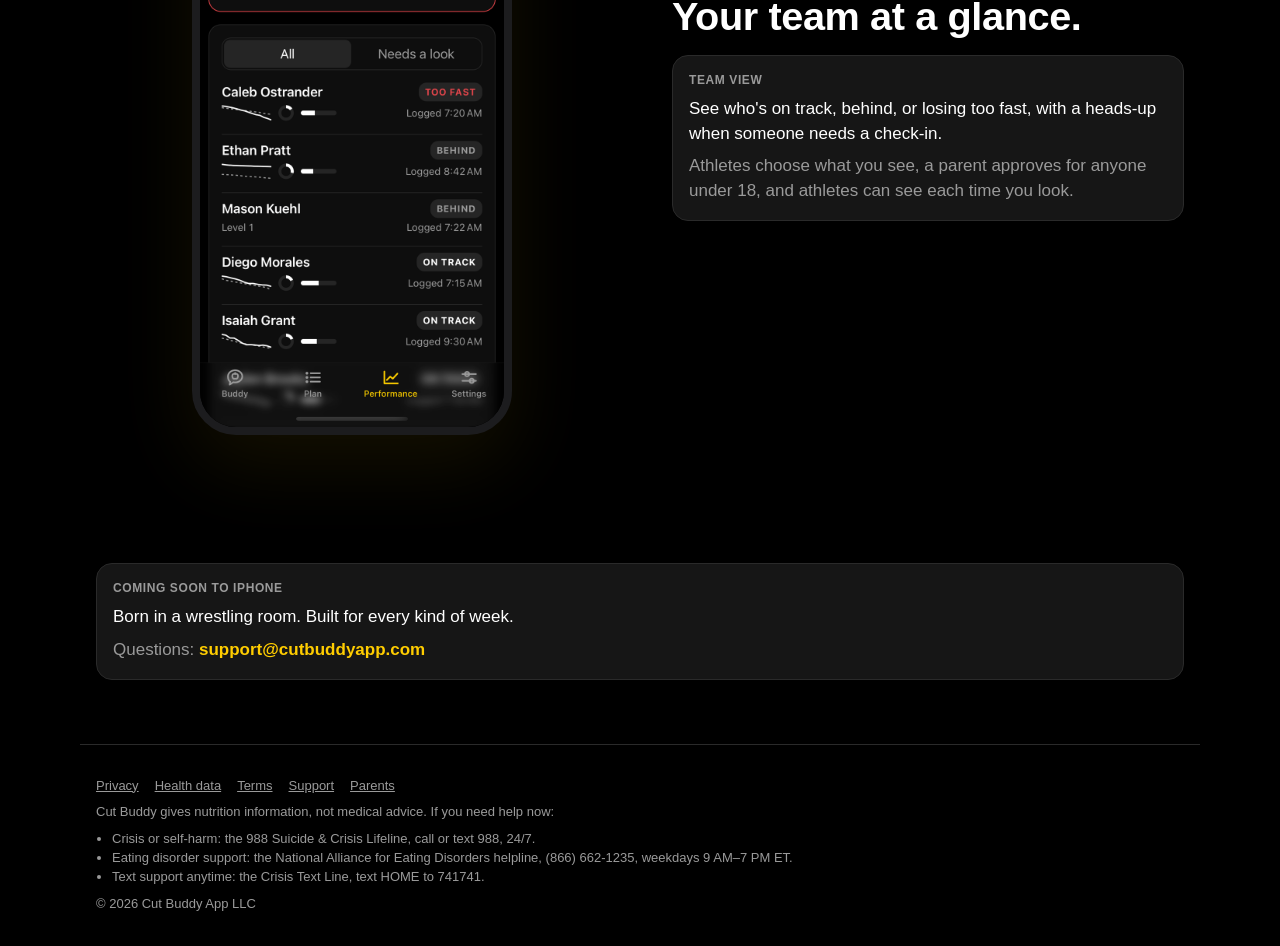
==== commit edcfb7ec: "Merge pull request #17 from crookham133/claude/waitlist-and-ambassadors Ambassador application page," ====
--- a/index.html
+++ b/index.html
@@ -14,9 +14,6 @@
   main { overflow-x: clip; }  /* the desktop slides start off-screen; clip, not hidden, so nothing else changes */
   .hero { padding-top: var(--cb-space-sm); position: relative; isolation: isolate; }
   .hero .cb-display .hl { color: var(--cb-gold); }
-  .hero-actions { display: flex; flex-wrap: wrap; align-items: center; gap: var(--cb-space-md) var(--cb-space-lg); }
-  .early { max-width: calc(var(--cb-page) * 0.55); margin-inline: auto; gap: var(--cb-space-md); }
-  @media (prefers-reduced-motion: no-preference) { html { scroll-behavior: smooth; } }
   .lede { font-size: var(--cb-body-size); color: var(--cb-muted); max-width: 34em; margin: 0; }
   .h2 { font-size: calc(var(--cb-display-size) * 0.62); font-weight: 700; line-height: 1.1; letter-spacing: -0.01em; margin: 0; text-wrap: balance; }
   .pair { display: grid; gap: var(--cb-space-xl); align-items: start; }
@@ -75,10 +72,8 @@
     <div class="cb-stack">
       <h1 class="cb-display" id="hero-heading">Know what to eat, <span class="hl">and when.</span></h1>
       <p class="lede">Cut Buddy builds your meals and water around your training, and changes the plan when your week does. Every number comes from tested nutrition math, with safety built&nbsp;in.</p>
-      <div class="hero-actions">
-        <a class="cb-btn" href="#early-access">Request early access</a>
-        <a class="cb-quiet" href="ambassadors.html">Athlete or coach? Apply to be an ambassador</a>
-      </div>
+      <p class="cb-muted">Coming soon to iPhone. Questions: <a class="cb-link" href="mailto:support@cutbuddyapp.com">support@cutbuddyapp.com</a></p>
+      <p class="cb-muted"><a class="cb-link" href="ambassadors.html">Apply for ambassadorship →</a></p>
     </div>
     <figure class="shot" data-slide="exit">
       <div class="cb-phone"><img src="assets/screens/plan.png" alt="The Plan screen for a sample athlete: protein, carbs and fat left for a hard day, 1,473 calories left, breakfast logged, and 54 of 108 ounces of water." width="804" height="1748"></div>
@@ -135,31 +130,6 @@
   </div>
 </section>
 
-<section class="cb-wrap cb-section" id="early-access" aria-labelledby="early-heading">
-  <div class="cb-card early">
-    <h2 class="h2" id="early-heading">Request early access</h2>
-    <p class="cb-muted">Early access is by invitation. We're letting people in in small groups.</p>
-    <form id="waitlist" class="cb-form" novalidate>
-      <label class="cb-field">First name <input class="cb-input" name="first_name" autocomplete="given-name" required maxlength="60"></label>
-      <label class="cb-field">Email <input class="cb-input" name="email" type="email" autocomplete="email" inputmode="email" required></label>
-      <label class="cb-field">I'm a…
-        <select class="cb-input" name="role" required>
-          <option value="" selected disabled>Choose one</option>
-          <option value="athlete">Athlete</option><option value="coach">Coach</option>
-          <option value="parent">Parent</option><option value="other">Other</option>
-        </select>
-      </label>
-      <label class="cb-check"><input name="age" type="checkbox" required> I'm 13 or older</label>
-      <div class="cb-trap" aria-hidden="true">
-        <label>Website <input name="website" tabindex="-1" autocomplete="off"></label>
-      </div>
-      <button type="submit" class="cb-btn is-outline">Request early access</button>
-      <p class="cb-caption">We'll email you when your spot opens. Nothing else, and you can unsubscribe anytime. See our <a href="privacy.html">privacy policy</a>.</p>
-      <p id="waitlist-status" class="cb-status" role="status"></p>
-    </form>
-  </div>
-</section>
-
 <section class="cb-wrap cb-section" aria-labelledby="safety-heading">
   <div class="cb-stack">
     <h2 class="h2" id="safety-heading">Safety isn't a setting.</h2>
@@ -199,13 +169,12 @@
     <p class="cb-label" id="soon-heading">Coming soon to iPhone</p>
     <p>Born in a wrestling room. Built for every kind of week.</p>
     <p class="cb-muted">Questions: <a class="cb-link" href="mailto:support@cutbuddyapp.com">support@cutbuddyapp.com</a></p>
-    <p><a class="cb-btn is-outline" href="#early-access">Request early access</a></p>
   </div>
 </section>
 
 </main>
 <footer class="cb-wrap cb-footer">
-  <nav aria-label="Policies and support"><a href="privacy.html">Privacy</a><a href="health-data.html">Health data</a><a href="terms.html">Terms</a><a href="support.html">Support</a><a href="guardians.html">Parents</a><a href="ambassadors.html">Ambassadors</a></nav>
+  <nav aria-label="Policies and support"><a href="privacy.html">Privacy</a><a href="health-data.html">Health data</a><a href="terms.html">Terms</a><a href="support.html">Support</a><a href="guardians.html">Parents</a></nav>
   <p>Cut Buddy gives nutrition information, not medical advice. If you need help now:</p>
 <!-- helplines:start (written by scripts/render-helplines.mjs from src/chat/helplines.ts; don't edit by hand) -->
 <ul class="helplines">
@@ -216,38 +185,6 @@
 <!-- helplines:end -->
   <p>© 2026 Cut Buddy App LLC</p>
 </footer>
-<script>
-/* The early-access form: posts to join_waitlist (CLAUDE.md, "The waitlist
-   endpoint") with the public key, the only key allowed on the site. The
-   server answers the same for a new and a known address. */
-(function () {
-  var URL_ = "https://xbbfsizidhtdkhirwvqx.supabase.co/rest/v1/rpc/join_waitlist";
-  var KEY = "eyJhbGciOiJIUzI1NiIsInR5cCI6IkpXVCJ9.eyJpc3MiOiJzdXBhYmFzZSIsInJlZiI6InhiYmZzaXppZGh0ZGtoaXJ3dnF4Iiwicm9sZSI6ImFub24iLCJpYXQiOjE3OTA1Mjg5MjYsImV4cCI6MjEwNjEwNDkyNn0.q8qyZ0KMQ-FtB7YgVzEe4syFeYTT7DtjE6NzoEeleIQ";
-  var form = document.getElementById("waitlist");
-  if (!form) return;
-  form.addEventListener("submit", async function (e) {
-    e.preventDefault();
-    // form.elements, not form.role: "role" is every element's ARIA role.
-    var el = form.elements, status = document.getElementById("waitlist-status");
-    var button = form.querySelector("button"); button.disabled = true; status.textContent = "";
-    try {
-      var res = await fetch(URL_, {
-        method: "POST",
-        headers: { apikey: KEY, Authorization: "Bearer " + KEY, "Content-Type": "application/json" },
-        body: JSON.stringify({
-          p_email: el.email.value, p_first_name: el.first_name.value, p_role: el.role.value,
-          p_is_13_or_older: el.age.checked, p_website: el.website.value,
-        }),
-      });
-      var body = await res.json().catch(function () { return {}; });
-      if (res.ok && body.ok) { form.reset(); status.textContent = "You're on the list. We'll email you when your spot opens."; }
-      else status.textContent = body.message || "Something went wrong. Try again in a minute.";
-    } catch (err) {
-      status.textContent = "Something went wrong. Try again in a minute.";
-    } finally { button.disabled = false; }
-  });
-})();
-</script>
 <script>
 /* The home page's motion: the sticky bar's line, the launch rain behind the
    hero, and (wide screens only) the screenshots sliding in. No libraries,
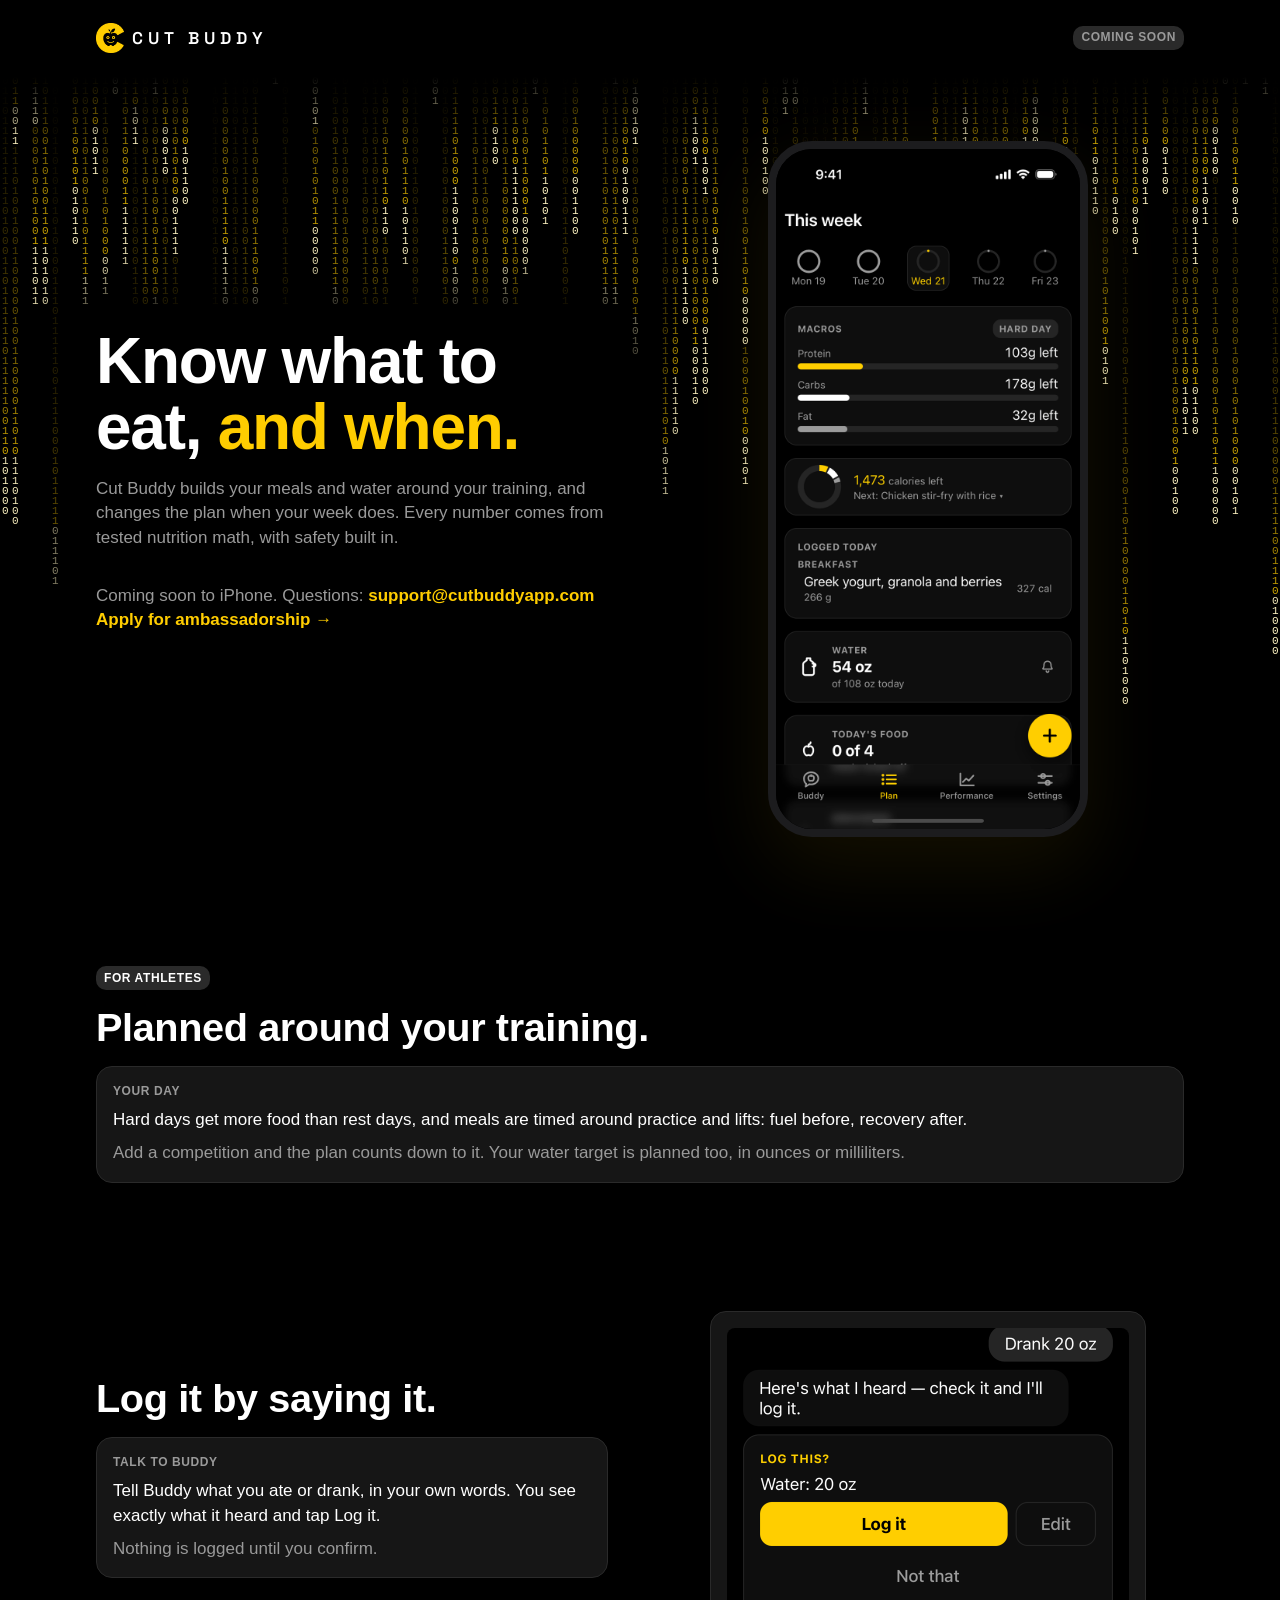
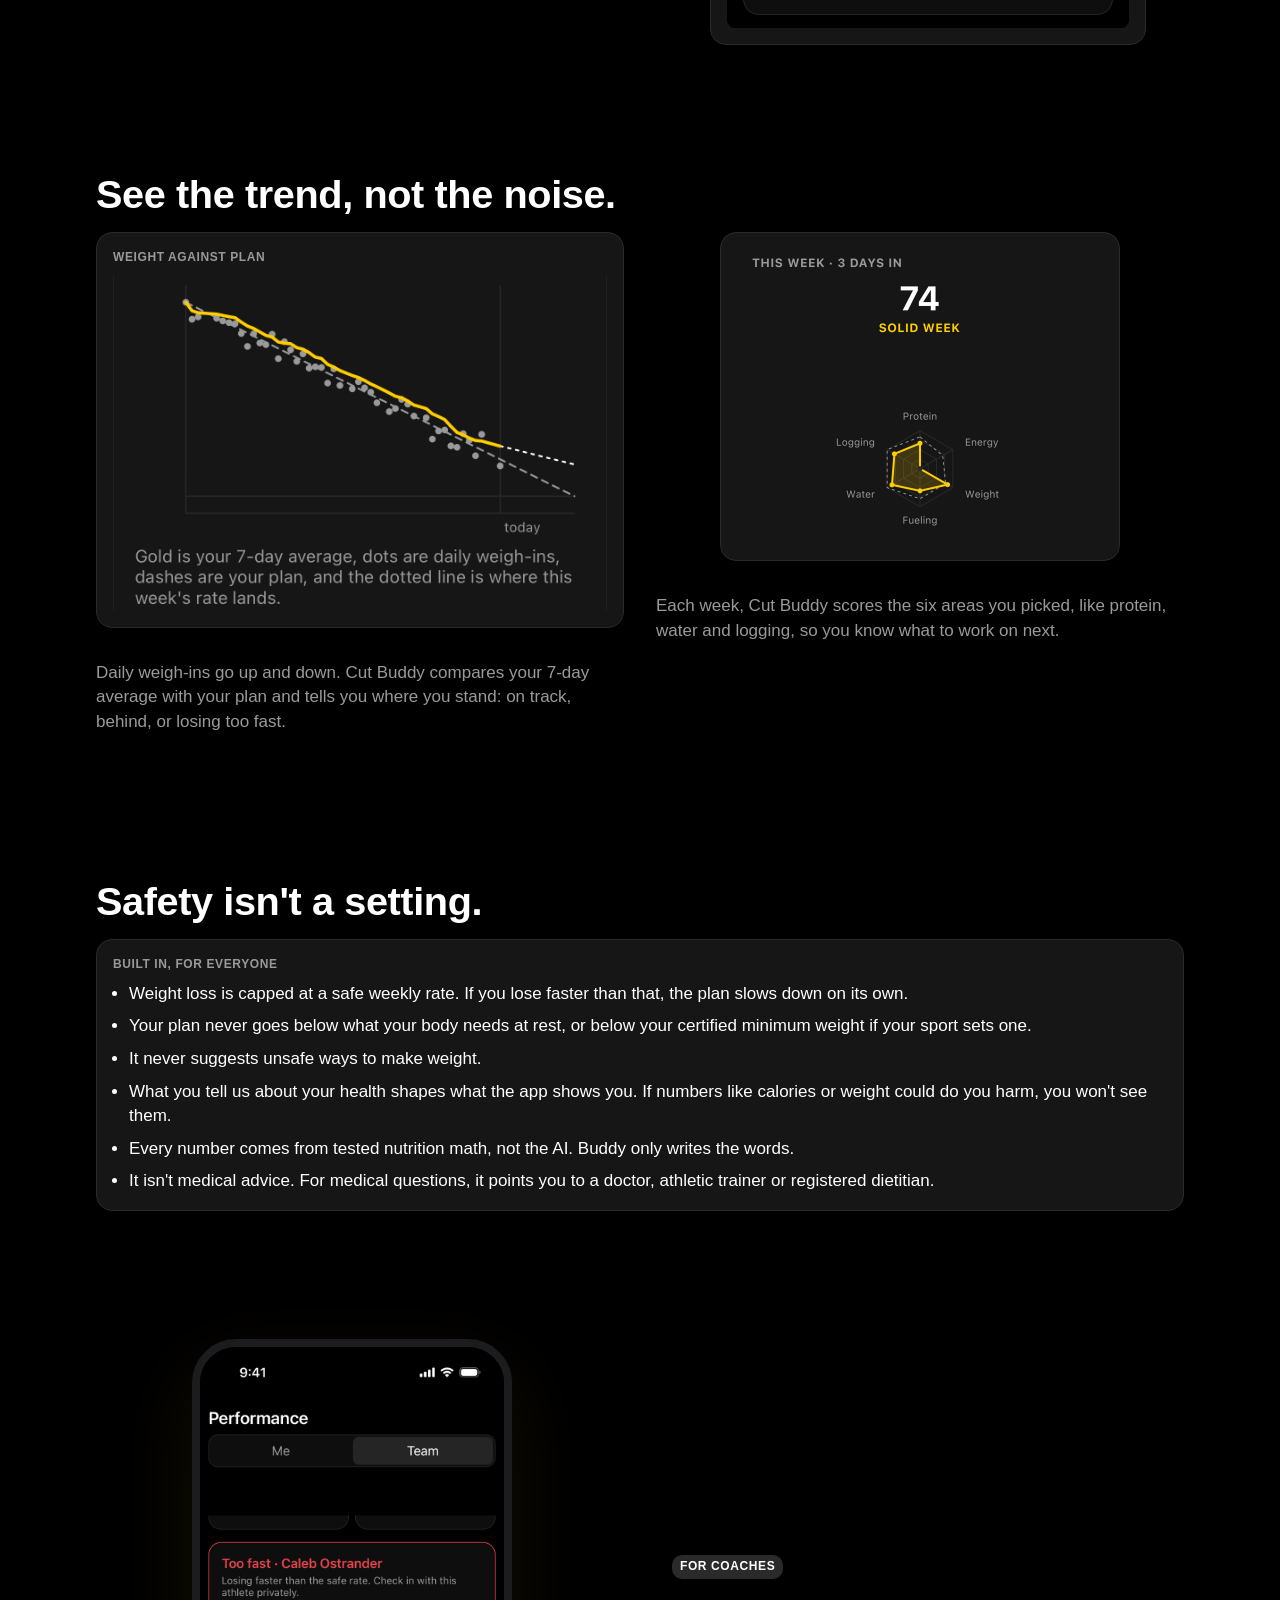
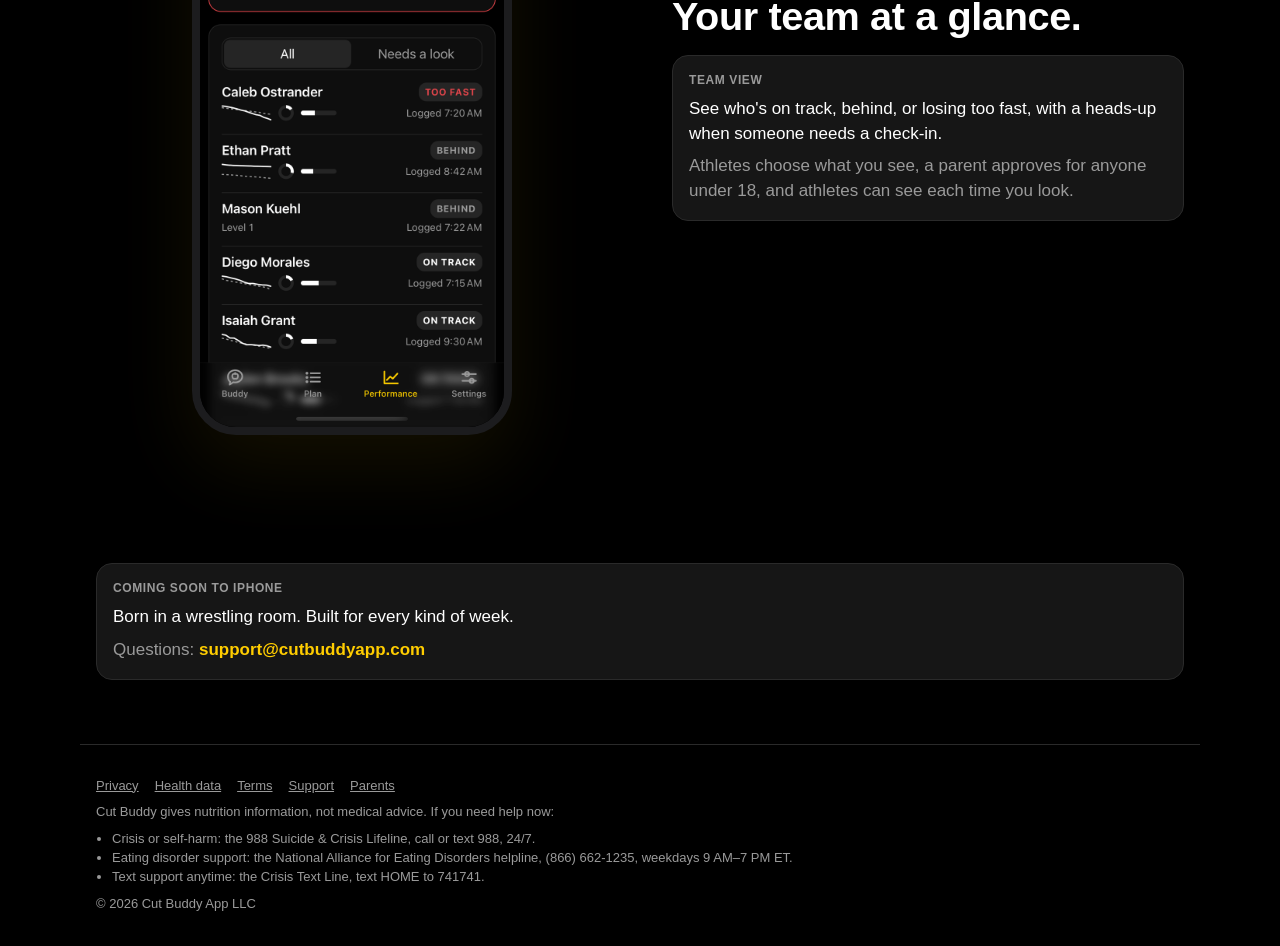
==== commit 8c3c5319: "Ambassador link joins the Coming soon line Same paragraph, on the next line: same size, the support " ====
--- a/index.html
+++ b/index.html
@@ -72,8 +72,8 @@
     <div class="cb-stack">
       <h1 class="cb-display" id="hero-heading">Know what to eat, <span class="hl">and when.</span></h1>
       <p class="lede">Cut Buddy builds your meals and water around your training, and changes the plan when your week does. Every number comes from tested nutrition math, with safety built&nbsp;in.</p>
-      <p class="cb-muted">Coming soon to iPhone. Questions: <a class="cb-link" href="mailto:support@cutbuddyapp.com">support@cutbuddyapp.com</a></p>
-      <p class="cb-muted"><a class="cb-link" href="ambassadors.html">Apply for ambassadorship →</a></p>
+      <p class="cb-muted">Coming soon to iPhone. Questions: <a class="cb-link" href="mailto:support@cutbuddyapp.com">support@cutbuddyapp.com</a><br>
+        <a class="cb-link" href="ambassadors.html">Apply for ambassadorship →</a></p>
     </div>
     <figure class="shot" data-slide="exit">
       <div class="cb-phone"><img src="assets/screens/plan.png" alt="The Plan screen for a sample athlete: protein, carbs and fat left for a hard day, 1,473 calories left, breakfast logged, and 54 of 108 ounces of water." width="804" height="1748"></div>
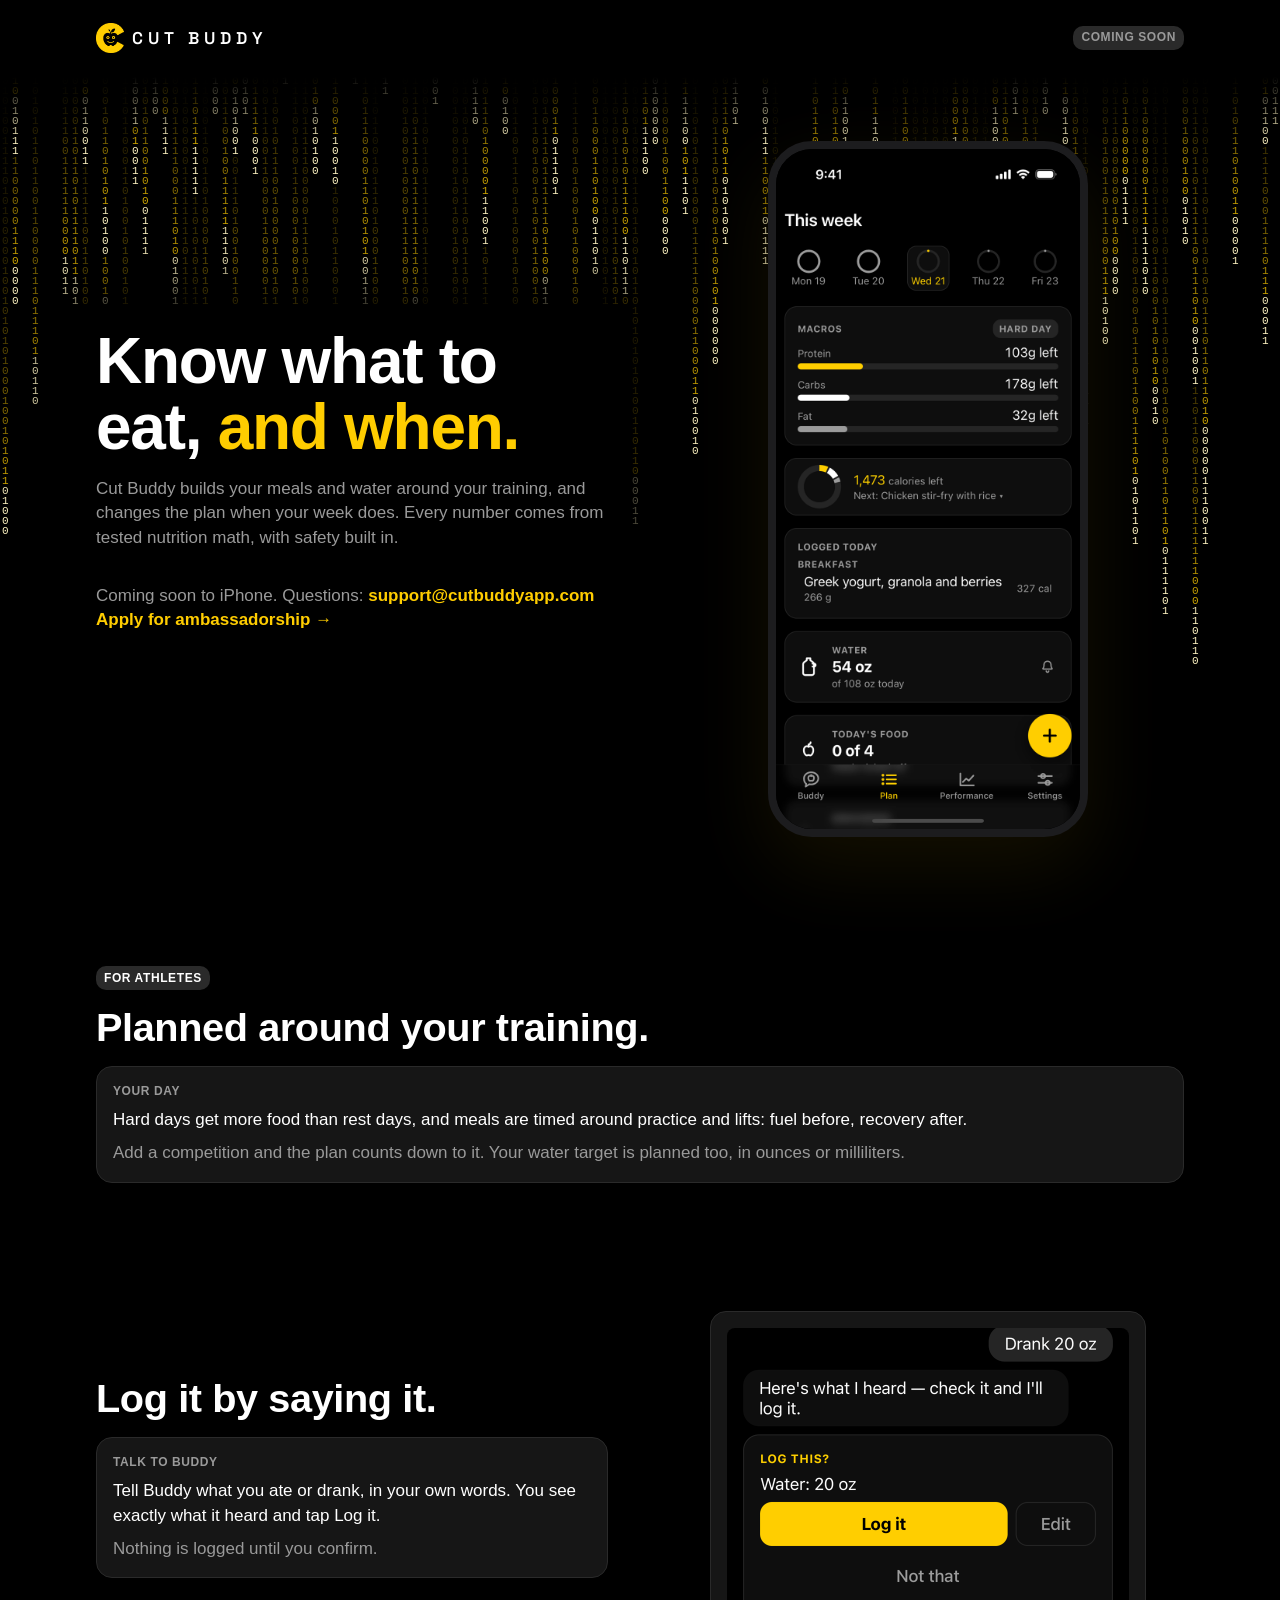
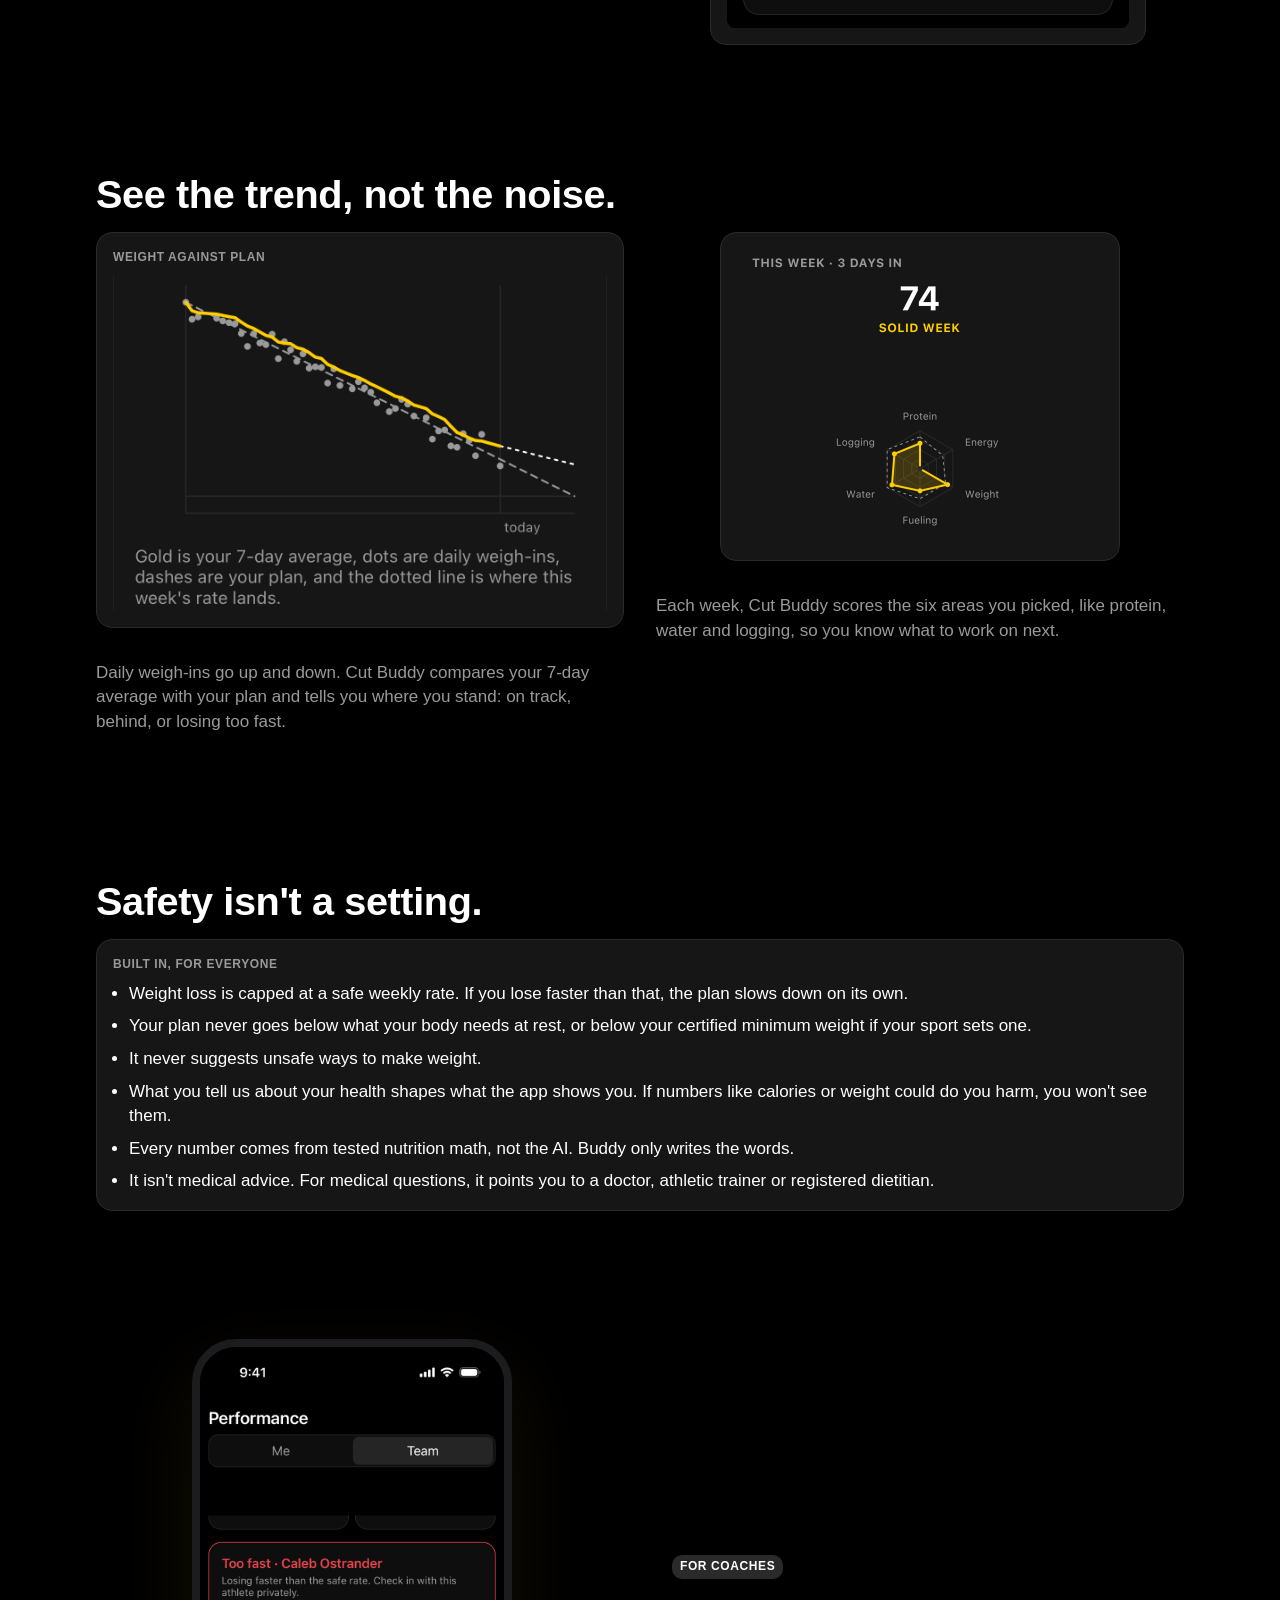
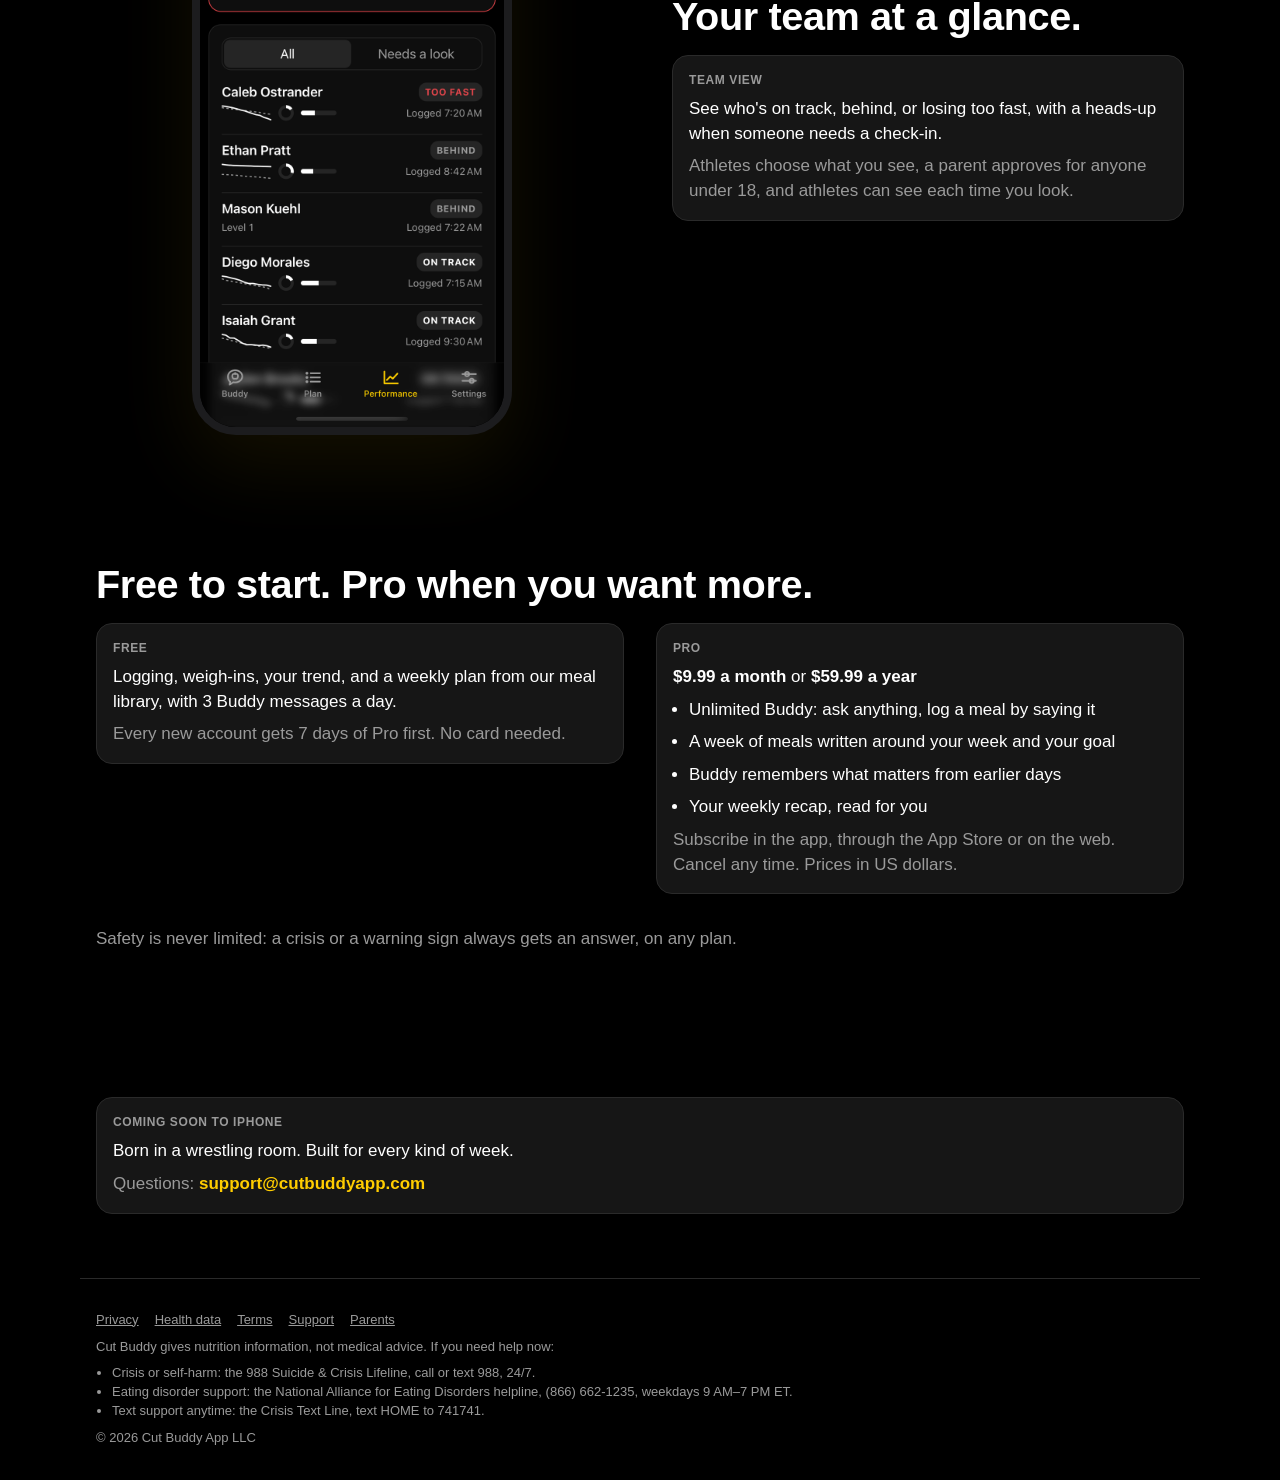
==== commit f100e247: "Pricing, subscription terms and refunds, and the checkout return page Pro $9.99 a month or $59.99 a " ====
--- a/index.html
+++ b/index.html
@@ -161,6 +161,31 @@
     <figure class="shot" data-slide="left">
       <div class="cb-phone"><img src="assets/screens/coach-roster.png" alt="A sample coach's team screen: a heads-up that one athlete is losing faster than the safe rate, then the team grouped as too fast, behind and on track." width="804" height="1748" loading="lazy" decoding="async"></div>
     </figure>
+  </div>
+</section>
+
+<section class="cb-wrap cb-section" id="pricing" aria-labelledby="pricing-heading">
+  <div class="cb-stack">
+    <h2 class="h2" id="pricing-heading">Free to start. Pro when you want more.</h2>
+    <div class="pair">
+      <div class="cb-card">
+        <p class="cb-label">Free</p>
+        <p>Logging, weigh-ins, your trend, and a weekly plan from our meal library, with 3 Buddy messages a day.</p>
+        <p class="cb-muted">Every new account gets 7 days of Pro first. No card needed.</p>
+      </div>
+      <div class="cb-card">
+        <p class="cb-label">Pro</p>
+        <p><strong>$9.99 a month</strong> or <strong>$59.99 a year</strong></p>
+        <ul class="cb-list">
+          <li>Unlimited Buddy: ask anything, log a meal by saying it</li>
+          <li>A week of meals written around your week and your goal</li>
+          <li>Buddy remembers what matters from earlier days</li>
+          <li>Your weekly recap, read for you</li>
+        </ul>
+        <p class="cb-muted">Subscribe in the app, through the App Store or on the web. Cancel any time. Prices in US dollars.</p>
+      </div>
+    </div>
+    <p class="cb-muted">Safety is never limited: a crisis or a warning sign always gets an answer, on any plan.</p>
   </div>
 </section>
 
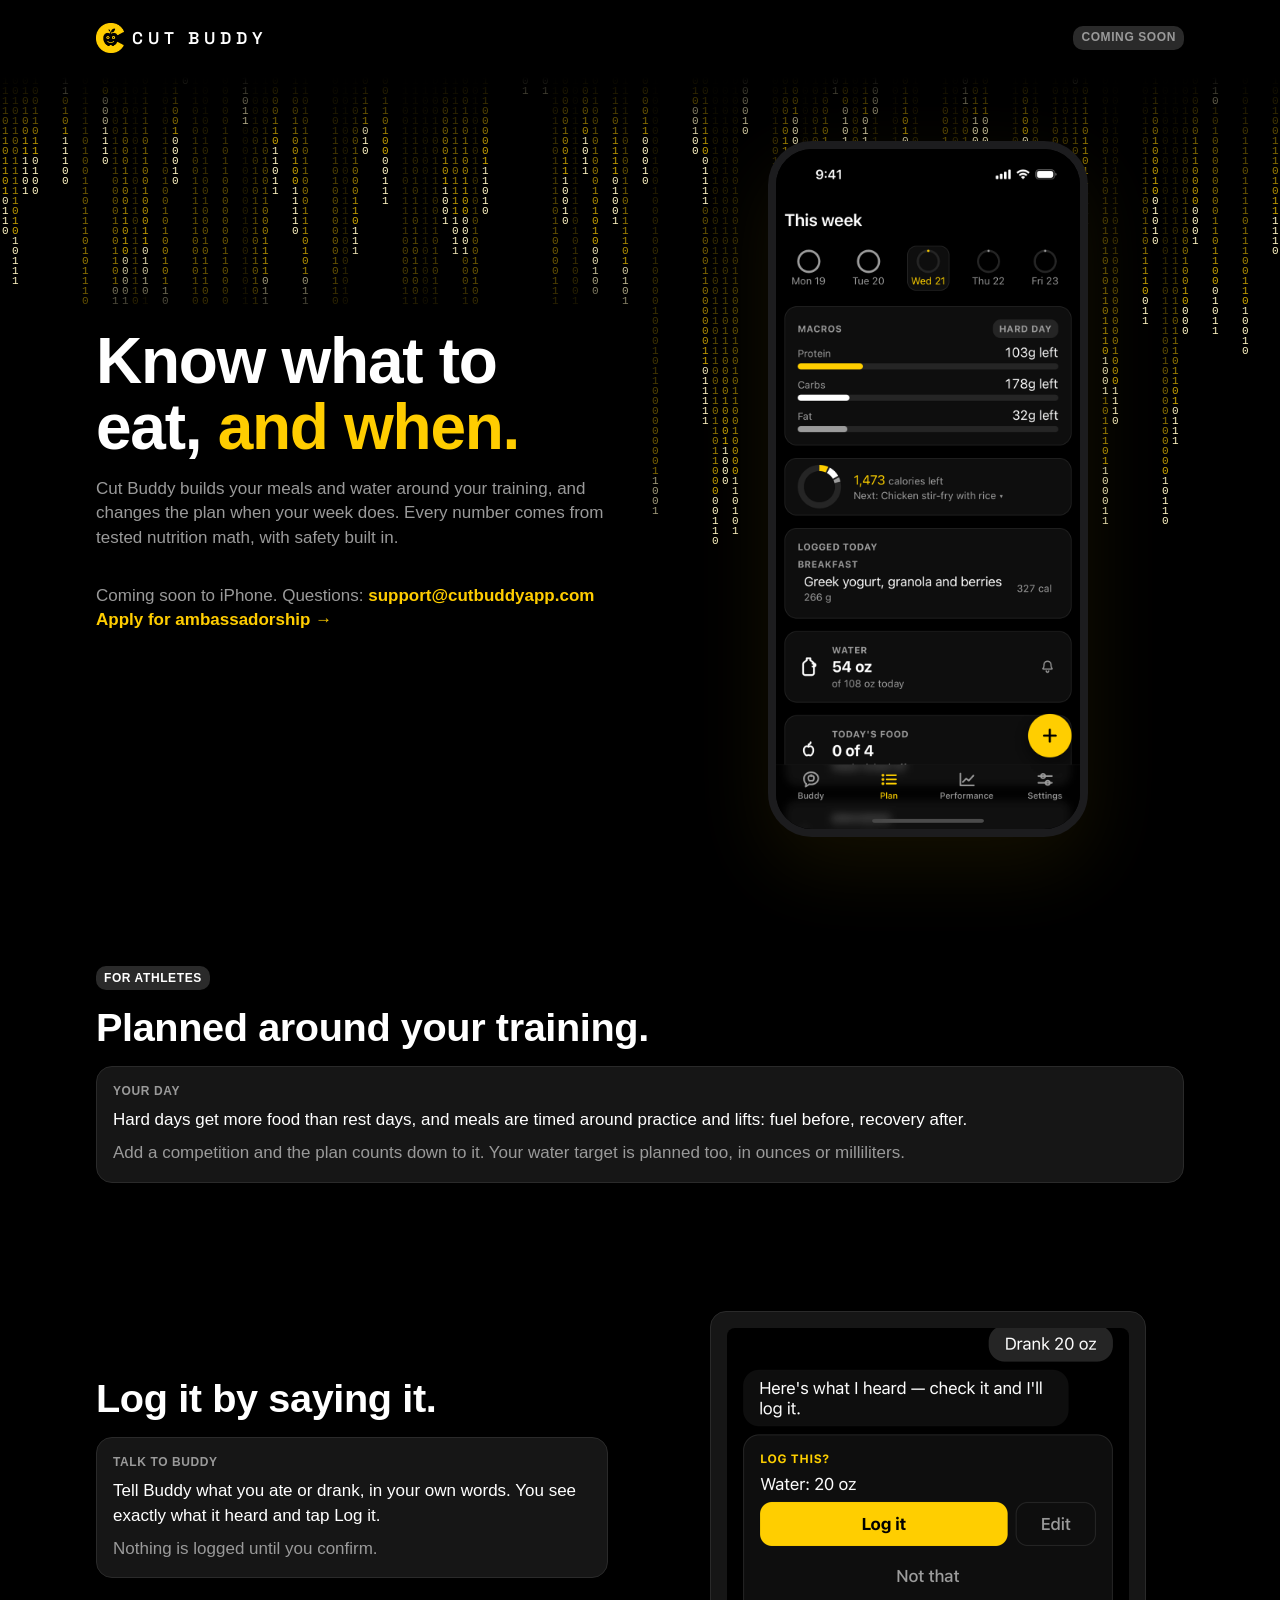
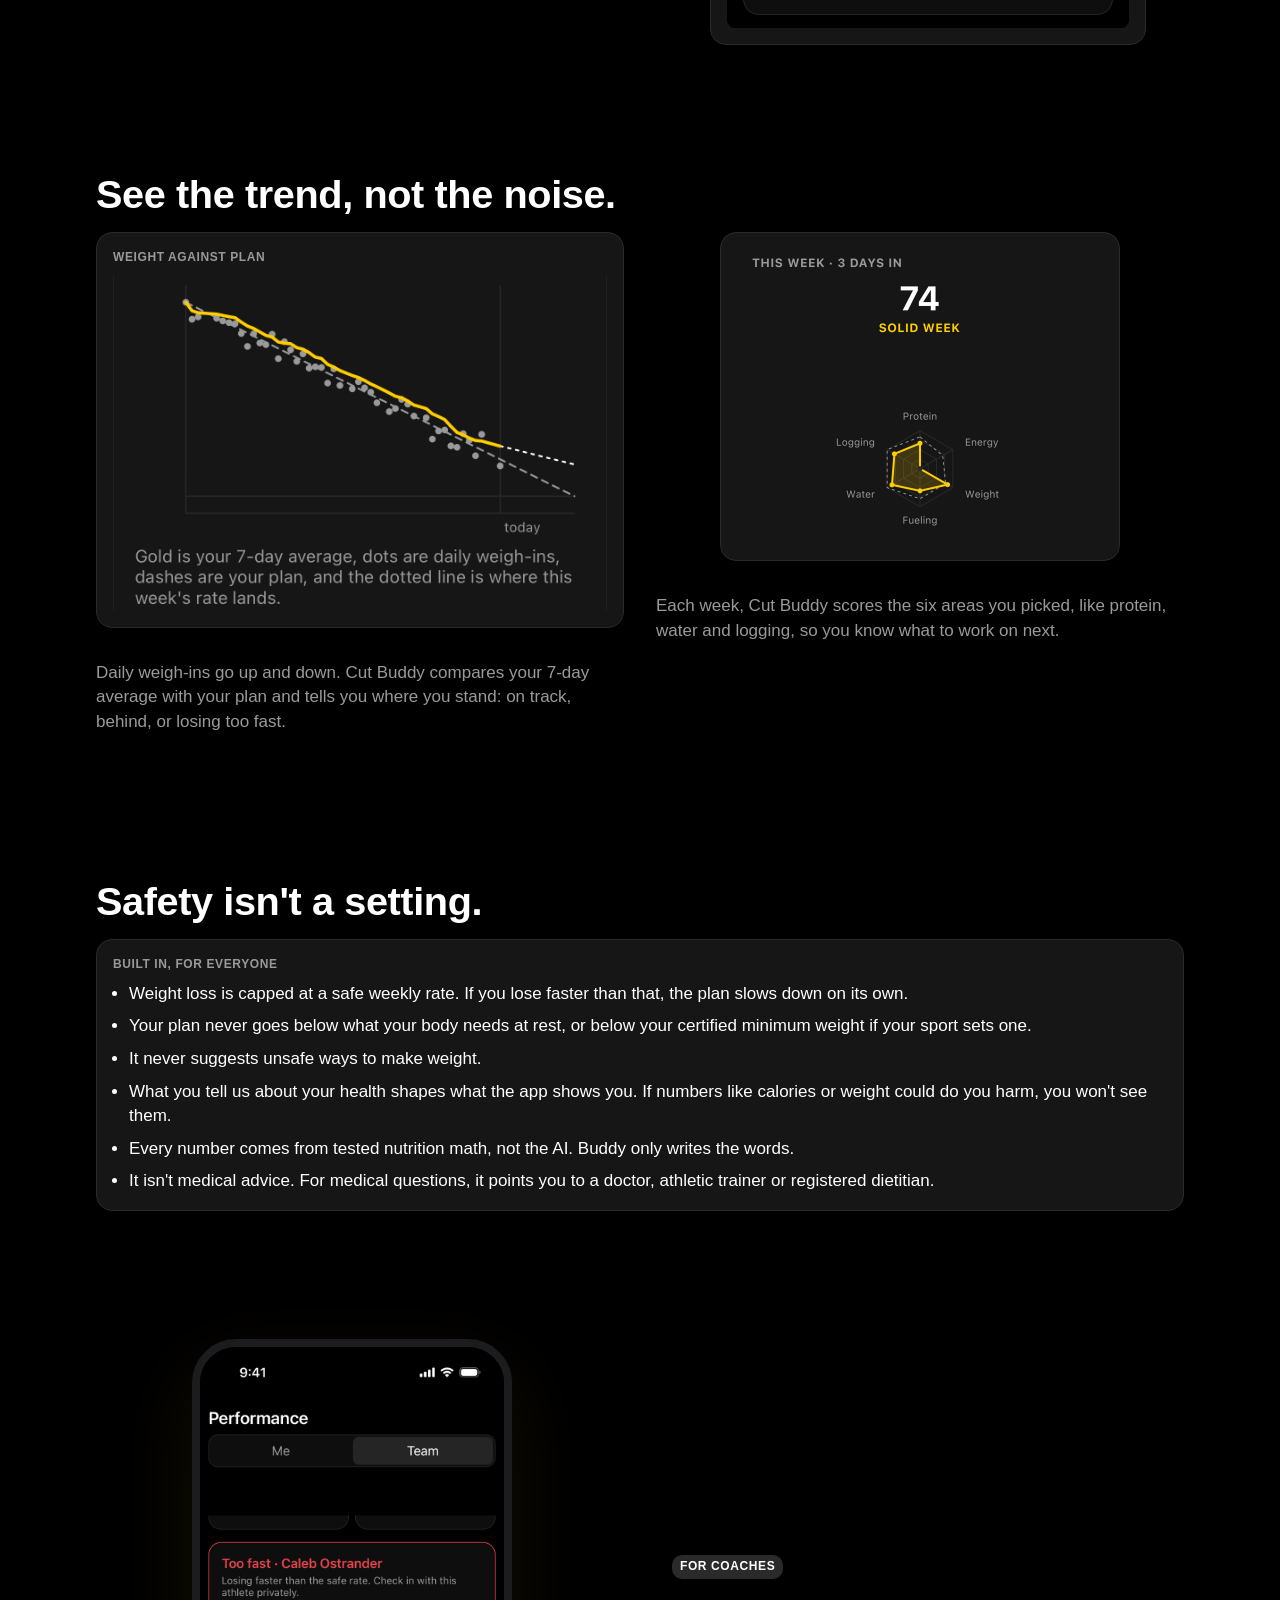
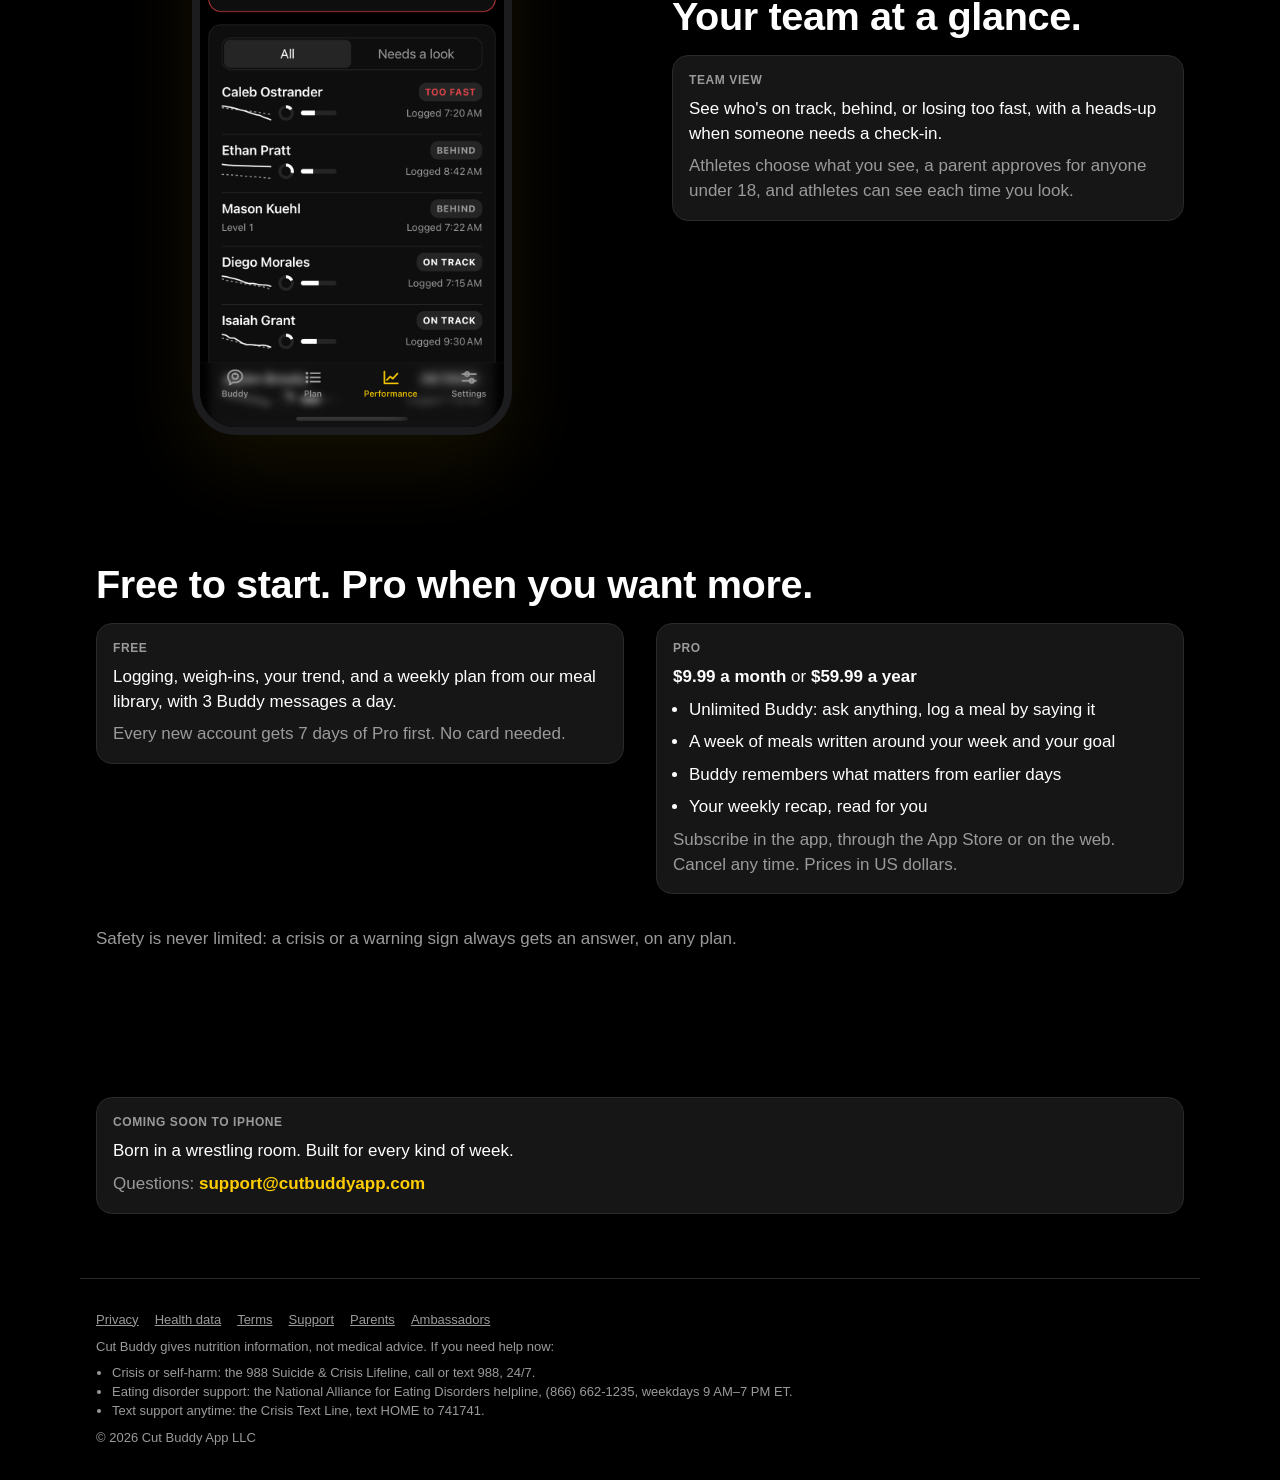
==== commit e458c0e8: "One header on every page; draft banners off The home page's bar (logo, wordmark, Coming soon) on eve" ====
--- a/index.html
+++ b/index.html
@@ -10,7 +10,6 @@
   .crop img { display: block; width: 100%; height: auto; border-radius: var(--cb-radius-sm); }
   .chart { margin: 0; }
   .chart img { display: block; width: 100%; height: auto; }
-  html { scroll-padding-top: calc(var(--cb-tap) + var(--cb-space-xl)); }  /* keeps focused things clear of the sticky bar */
   main { overflow-x: clip; }  /* the desktop slides start off-screen; clip, not hidden, so nothing else changes */
   .hero { padding-top: var(--cb-space-sm); position: relative; isolation: isolate; }
   .hero .cb-display .hl { color: var(--cb-gold); }
@@ -30,40 +29,7 @@
   <a class="cb-brand" href="index.html" aria-label="Cut Buddy, home"><img src="assets/logo-mark.png" alt="" width="390" height="427"><span class="cb-wordmark" id="wordmark">Cut Buddy</span></a>
   <span class="cb-pill is-dim">Coming soon</span>
 </header></div>
-<script>
-/* "CUT BUDDY" resolves from 0s and 1s into its letters, once, in about 1.1 s:
-   each letter shows a gold digit, then turns white, left to right, as in the
-   app's launch animation. The letters stay in place (transparent) under the
-   digits, so nothing changes width. Time only runs while the tab is visible. */
-(function () {
-  var html = document.documentElement, wm = document.getElementById("wordmark");
-  if (!html.classList.contains("cb-wm-wait") || !wm) return;
-  var spans = [], text = wm.textContent;
-  wm.textContent = "";
-  text.split("").forEach(function (c) {
-    if (c === " ") { wm.appendChild(document.createTextNode(" ")); return; }
-    var s = document.createElement("span"); s.textContent = c; s.className = "is-digit";
-    s.setAttribute("data-d", Math.random() < 0.5 ? "0" : "1"); wm.appendChild(s); spans.push(s);
-  });
-  html.classList.remove("cb-wm-wait");
-  var START = 0.3, STEP = 0.11, FLIP = 0.07;   // seconds
-  var t = 0, last = null, flip = 0;
-  function frame(now) {
-    if (document.hidden) { last = null; requestAnimationFrame(frame); return; }
-    var dt = last === null ? 0 : Math.min(0.05, (now - last) / 1000); last = now;
-    t += dt; flip += dt;
-    var left = 0;
-    spans.forEach(function (s, i) {
-      if (t >= START + i * STEP) { if (s.className) s.className = ""; }
-      else { left++; if (flip >= FLIP) s.setAttribute("data-d", Math.random() < 0.5 ? "0" : "1"); }
-    });
-    if (flip >= FLIP) flip = 0;
-    if (left) requestAnimationFrame(frame);   // the spans stay: putting plain text back would re-kern it by a pixel
-  }
-  document.addEventListener("visibilitychange", function () { last = null; });
-  requestAnimationFrame(frame);
-})();
-</script>
+<script src="assets/site.js"></script>
 <main>
 
 <section class="cb-wrap cb-section hero" id="hero" aria-labelledby="hero-heading">
@@ -199,7 +165,7 @@
 
 </main>
 <footer class="cb-wrap cb-footer">
-  <nav aria-label="Policies and support"><a href="privacy.html">Privacy</a><a href="health-data.html">Health data</a><a href="terms.html">Terms</a><a href="support.html">Support</a><a href="guardians.html">Parents</a></nav>
+  <nav aria-label="Policies and support"><a href="privacy.html">Privacy</a><a href="health-data.html">Health data</a><a href="terms.html">Terms</a><a href="support.html">Support</a><a href="guardians.html">Parents</a><a href="ambassadors.html">Ambassadors</a></nav>
   <p>Cut Buddy gives nutrition information, not medical advice. If you need help now:</p>
 <!-- helplines:start (written by scripts/render-helplines.mjs from src/chat/helplines.ts; don't edit by hand) -->
 <ul class="helplines">
@@ -211,17 +177,13 @@
   <p>© 2026 Cut Buddy App LLC</p>
 </footer>
 <script>
-/* The home page's motion: the sticky bar's line, the launch rain behind the
+/* The home page's motion (the bar's line is assets/site.js): the launch rain behind the
    hero, and (wide screens only) the screenshots sliding in. No libraries,
    nothing loaded, nothing stored. Colours and the digit font come from theme.css. */
 (function () {
   "use strict";
   var reduced = window.matchMedia("(prefers-reduced-motion: reduce)").matches;
   var wide = window.matchMedia("(min-width: 769px)");   // phones (768 px and under) get no scroll motion
-
-  /* ---- Sticky bar: a line under it once the page has scrolled ---- */
-  var bar = document.getElementById("topbar");
-  function onScrollBar() { bar.classList.toggle("is-scrolled", window.scrollY > 4); }
 
   /* ---- Wide screens: screenshots slide in from their side, and back out once
      they've fully left; whenever any of one is on screen it's fully opaque ---- */
@@ -247,10 +209,10 @@
   var ticking = false;
   window.addEventListener("scroll", function () {
     if (ticking) return; ticking = true;
-    requestAnimationFrame(function () { ticking = false; onScrollBar(); onScrollHero(); });
+    requestAnimationFrame(function () { ticking = false; onScrollHero(); });
   }, { passive: true });
   wide.addEventListener("change", onScrollHero);
-  onScrollBar(); onScrollHero();
+  onScrollHero();
 
   /* ---- The launch rain (cut-buddy-ai design/launch-animation, the reference) ----
      Gold 0s and 1s in 10 px columns, 1–2 drops a column at 34–68 rows a second,
--- a/theme.css
+++ b/theme.css
@@ -252,12 +252,14 @@
   text-align: center; letter-spacing: 0; color: var(--cb-gold);
 }
 
-/* ---- Sticky top bar: black, with a line under it once the page has scrolled ---- */
+/* ---- Sticky top bar, on every page (31 Oct, Ryan): black, with a line under it
+   once the page has scrolled (assets/site.js). The same markup everywhere; a
+   link that jumps to a heading lands below it, not under it. ---- */
+html { scroll-padding-top: calc(var(--cb-tap) + var(--cb-space-md) * 2 + var(--cb-space-sm)); }
 .cb-topbar { position: sticky; top: 0; z-index: 10; background: var(--cb-black); border-bottom: 1px solid transparent; transition: border-color 0.2s ease; }
 .cb-topbar.is-scrolled { border-bottom-color: var(--cb-line); }
 
 /* ---- Legal pages ---- */
-.cb-draft { border: 1.5px solid var(--cb-alert); color: var(--cb-alert); border-radius: var(--cb-radius-sm); padding: 10px 14px; font-size: 14px; }
 .ph { background: var(--cb-surface); border: 1px dashed var(--cb-muted); border-radius: 4px; padding: 0 0.3em; }
 
 /* ---- Wordmark: "CUT BUDDY" in Space Grotesk 600, as the launch animation sets it
@@ -273,7 +275,9 @@
 .cb-wordmark { font-family: var(--cb-wordmark-font); font-weight: 600; letter-spacing: 0.29em; text-transform: uppercase; margin-right: -0.29em; }  /* no tracking after the last letter */
 
 /* ---- Site chrome, built from the tokens above ---- */
-.cb-header { display: flex; align-items: center; justify-content: space-between; gap: var(--cb-space-md); padding-block: var(--cb-space-md); }
+.cb-header { display: flex; align-items: center; justify-content: space-between; gap: var(--cb-space-sm); padding-block: var(--cb-space-md); flex-wrap: nowrap; }
+.cb-header .cb-pill { flex: none; white-space: nowrap; }
+.cb-brand { flex: none; }
 .cb-brand { display: inline-flex; align-items: center; gap: var(--cb-space-sm); min-height: var(--cb-tap); color: var(--cb-white); text-decoration: none; }
 .cb-brand img { width: calc(var(--cb-space-lg) + var(--cb-space-xs)); height: auto; }
 .cb-section { padding-block: var(--cb-space-xl); }
@@ -289,17 +293,13 @@
 .cb-footer ul { margin: 0; padding-left: var(--cb-space-md); }
 
 /* ---- Text pages (support, terms, the policies) ----
-   <body class="cb-text">. The policy pages' own classes (.mark, .draft, .updated,
+   <body class="cb-text">. The policy pages' own classes (.updated,
    .short) are styled here so their HTML, which is Ryan's, stays as written. */
 .cb-text main { max-width: calc(var(--cb-page) * 0.6); margin: 0 auto; padding: var(--cb-space-md) var(--cb-space-md) var(--cb-space-xl); line-height: 1.6; }
-.cb-text .cb-wrap { max-width: calc(var(--cb-page) * 0.6); }
 .cb-text h1 { font-size: var(--cb-key-size); font-weight: 700; line-height: 1.15; margin: var(--cb-space-md) 0 var(--cb-space-sm); text-wrap: balance; }
 .cb-text h2 { font-size: var(--cb-title-size); font-weight: 600; line-height: 1.25; margin: var(--cb-space-xl) 0 var(--cb-space-sm); text-wrap: balance; }
 .cb-text h3 { font-size: var(--cb-body-size); font-weight: 700; margin: 0; }
 .cb-text li { margin-block: var(--cb-space-xs); }
-.cb-text .mark { display: flex; align-items: center; gap: var(--cb-space-sm); font-family: var(--cb-wordmark-font); font-weight: 600; letter-spacing: 0.29em; text-transform: uppercase; margin-bottom: var(--cb-space-lg); }
-.cb-text .mark span { width: calc(var(--cb-space-lg) + var(--cb-space-xs)); aspect-ratio: 390 / 427; background: url("assets/logo-mark.png") center / contain no-repeat; }
-.cb-text .draft { border: 1.5px solid var(--cb-alert); color: var(--cb-alert); border-radius: var(--cb-radius-sm); padding: var(--cb-space-sm) var(--cb-space-md); font-size: var(--cb-caption-size); margin-bottom: var(--cb-space-md); }
 .cb-text .updated { color: var(--cb-muted); font-size: var(--cb-caption-size); }
 .cb-text .short { background: var(--cb-surface); border: 1px solid var(--cb-line); border-radius: var(--cb-radius-card); padding: var(--cb-space-md); }
 .cb-text .short h2 { margin-top: 0; font-size: var(--cb-label-size); font-weight: 700; letter-spacing: var(--cb-label-tracking); text-transform: uppercase; color: var(--cb-muted); }
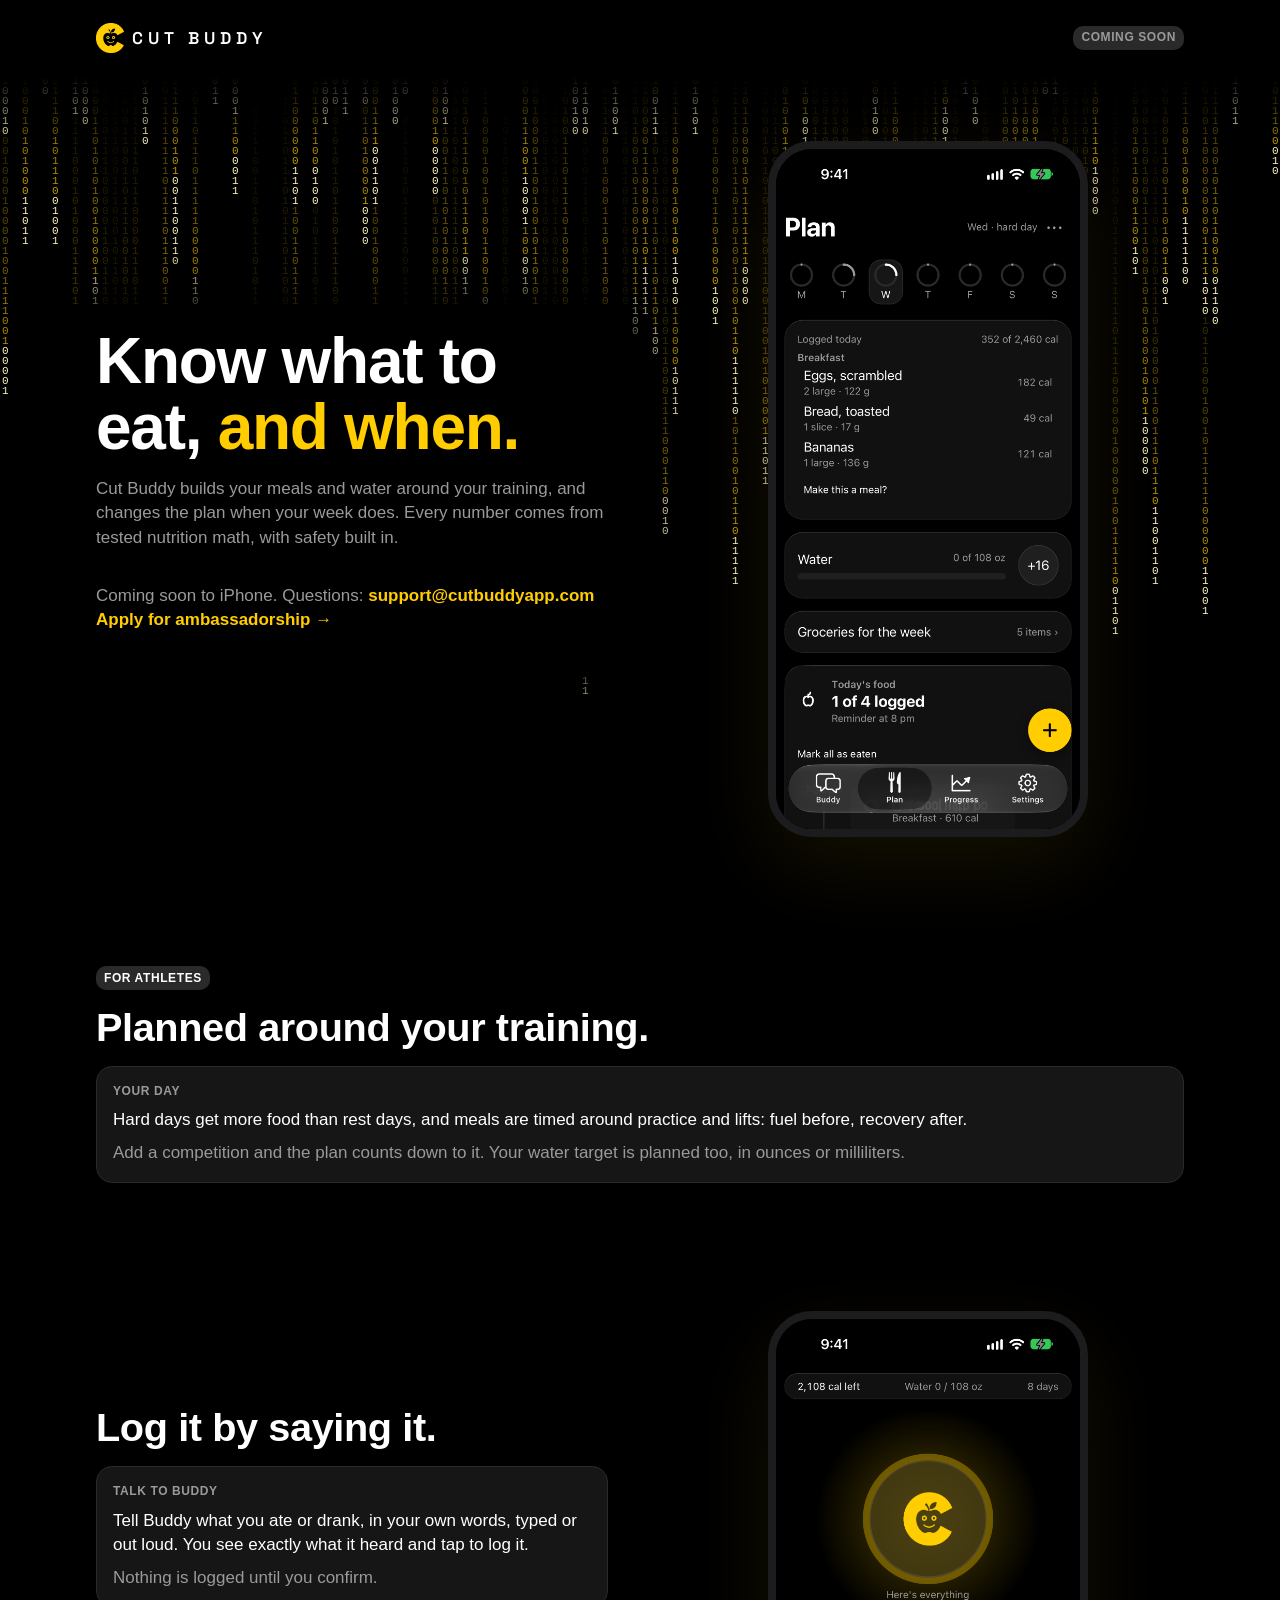
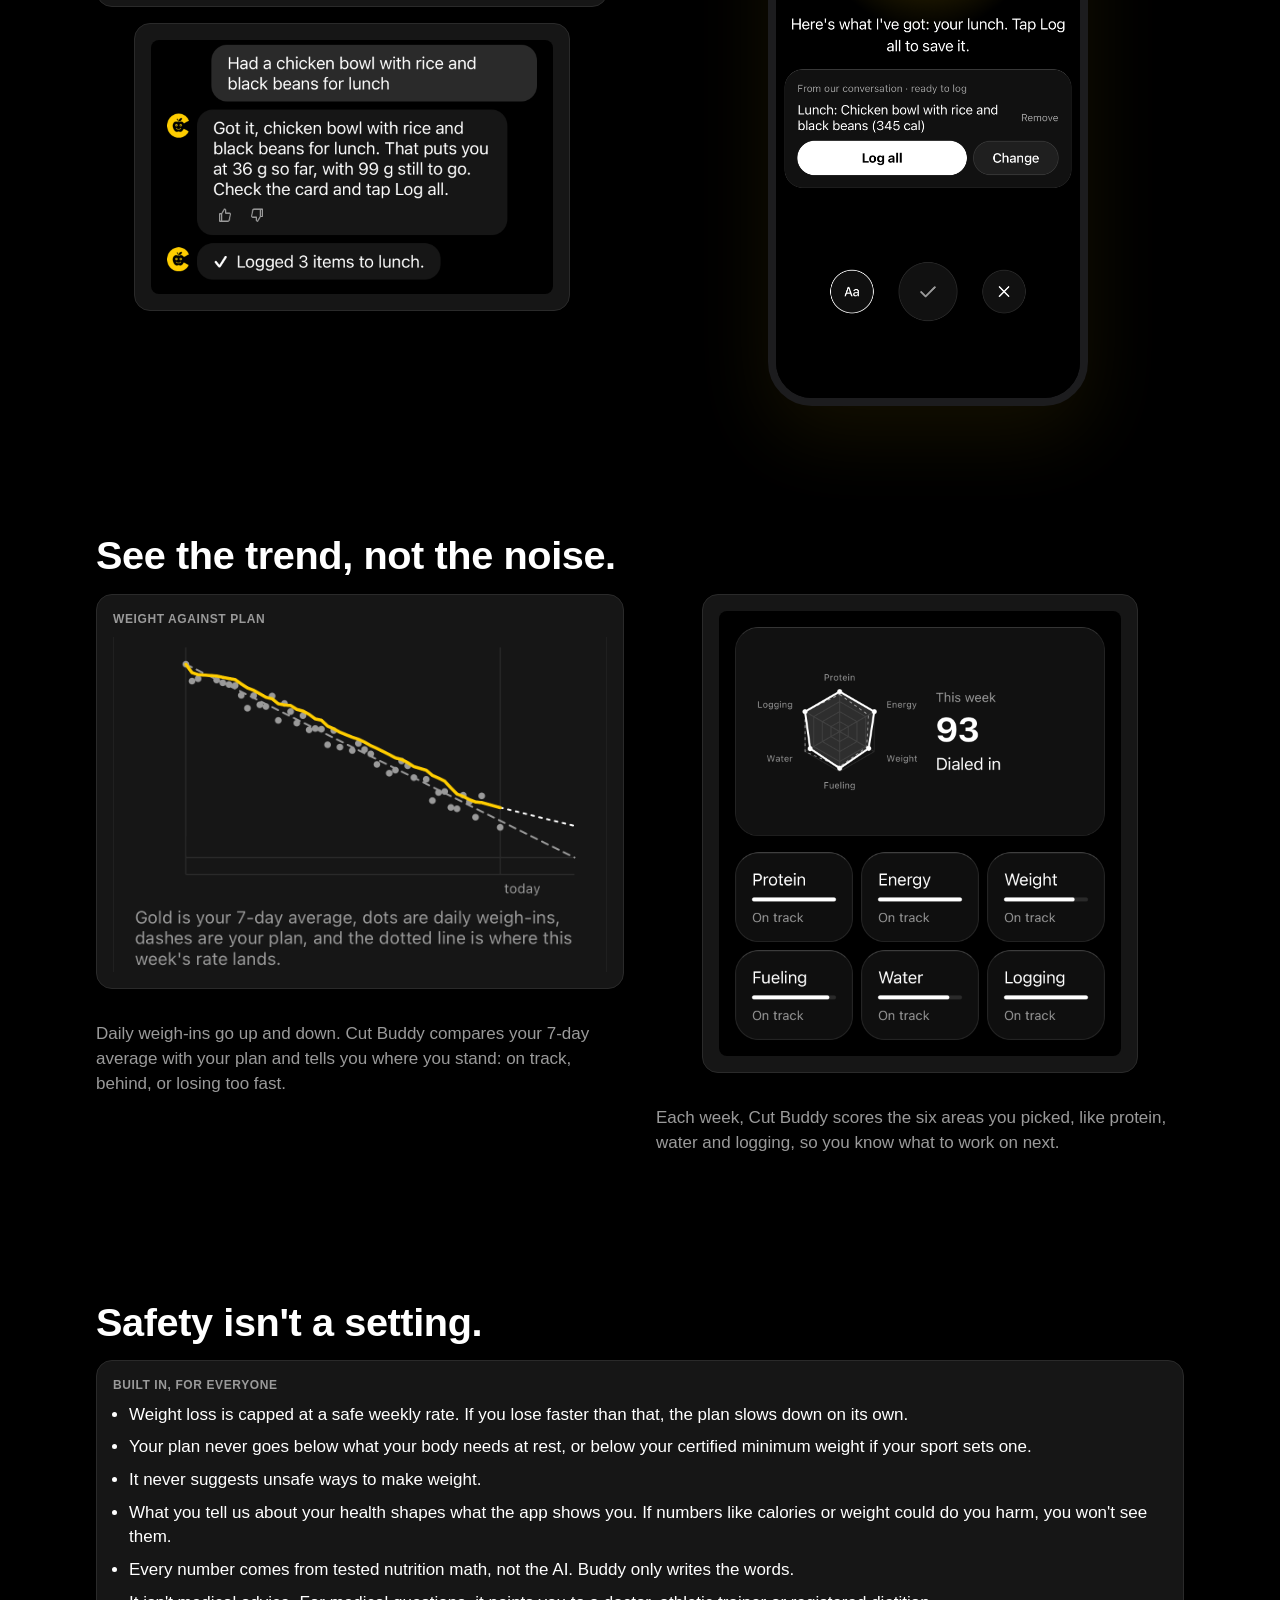
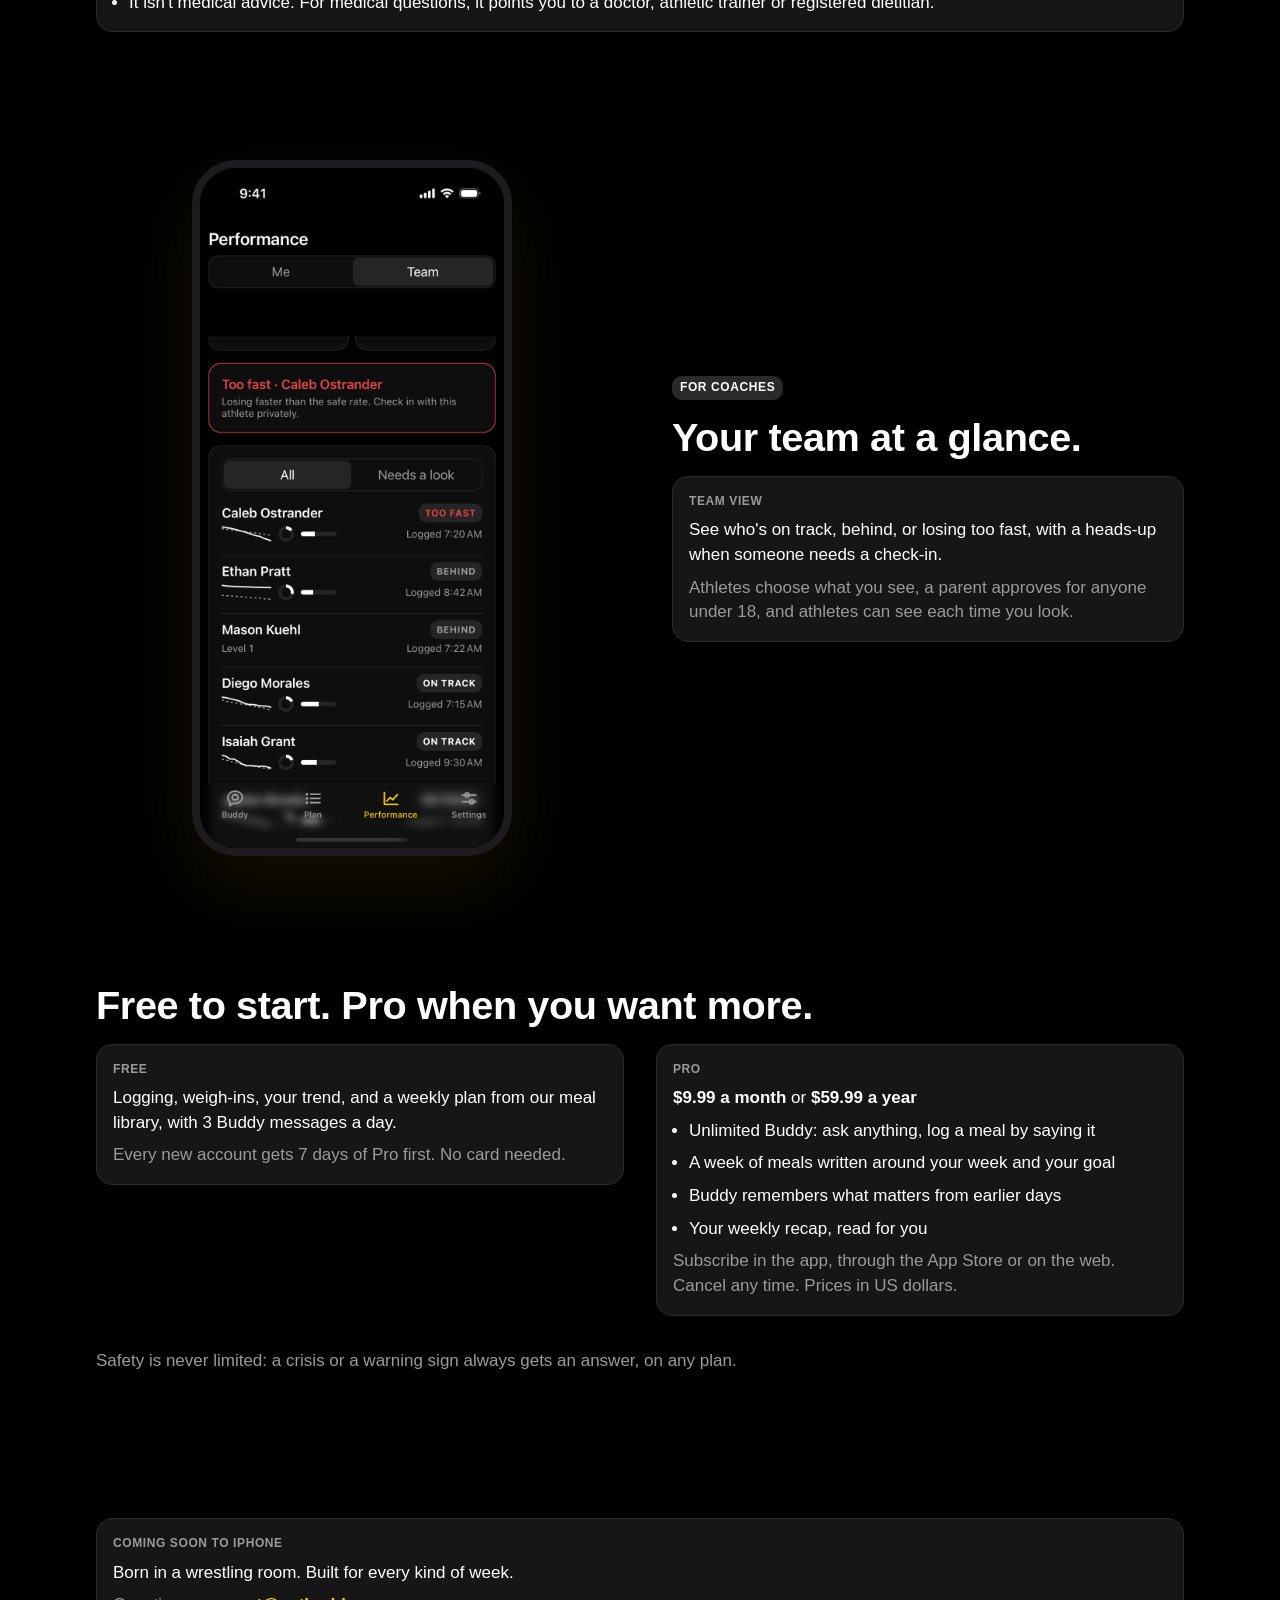
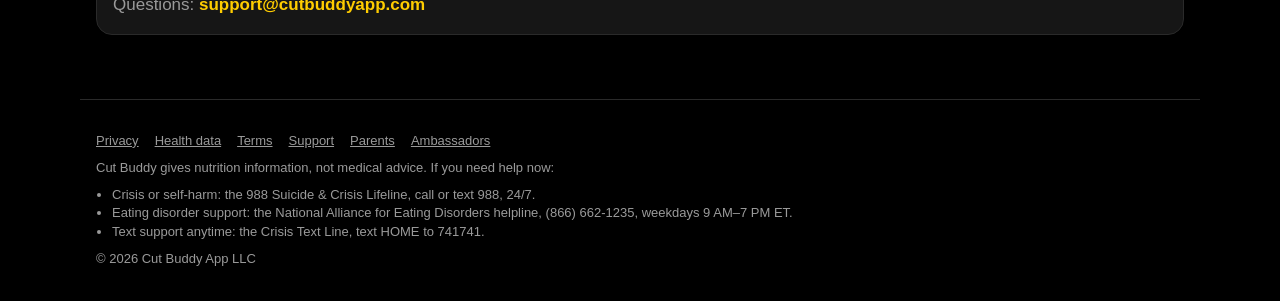
==== commit 97997c80: "New app screens: plan, chat, voice mode and the weekly score (4 Nov, demo team) Co-Authored-By: Clau" ====
--- a/index.html
+++ b/index.html
@@ -4,8 +4,8 @@
   .split { display: grid; gap: var(--cb-space-xl); align-items: center; }
   .shot { margin: 0; display: grid; justify-items: center; }
   .shot .cb-phone { justify-self: center; }
-  /* 804 px crops on wide screens: the image at most 402 px wide (2x), so it's never
-     upscaled; the card's padding and border go on top. */
+  /* Crops on wide screens: the image at most 402 px wide (3x for the 1206 px
+     captures), so it's never upscaled; the card's padding and border go on top. */
   .crop { margin: 0; width: min(100%, calc(402px + 2 * var(--cb-space-md) + 2px)); justify-self: center; }
   .crop img { display: block; width: 100%; height: auto; border-radius: var(--cb-radius-sm); }
   .chart { margin: 0; }
@@ -17,7 +17,6 @@
   .h2 { font-size: calc(var(--cb-display-size) * 0.62); font-weight: 700; line-height: 1.1; letter-spacing: -0.01em; margin: 0; text-wrap: balance; }
   .pair { display: grid; gap: var(--cb-space-xl); align-items: start; }
   @media (max-width: 768px) { .crop { width: min(100%, calc(var(--cb-page) * 0.4)); } }  /* phones: as the live site */
-  .crop.crop-radar { width: min(100%, calc(366px + 2 * var(--cb-space-md) + 2px)); }  /* 732 px wide: 366 at 2x */
   @media (min-width: 900px) {
     .split { grid-template-columns: 1fr 1fr; gap: calc(var(--cb-space-xl) * 2); }
     .split.flip > :first-child { order: 2; }
@@ -42,7 +41,7 @@
         <a class="cb-link" href="ambassadors.html">Apply for ambassadorship →</a></p>
     </div>
     <figure class="shot" data-slide="exit">
-      <div class="cb-phone"><img src="assets/screens/plan.png" alt="The Plan screen for a sample athlete: protein, carbs and fat left for a hard day, 1,473 calories left, breakfast logged, and 54 of 108 ounces of water." width="804" height="1748"></div>
+      <div class="cb-phone"><img src="assets/screens/plan.png" alt="The Plan screen for a sample athlete: the week ahead, today's breakfast logged (eggs, toast and a banana, 352 of 2,460 calories), water, the grocery list and today's planned meals." width="1206" height="2622"></div>
     </figure>
   </div>
 </section>
@@ -65,12 +64,15 @@
       <h2 class="h2" id="log-heading">Log it by saying it.</h2>
       <div class="cb-card">
         <p class="cb-label">Talk to Buddy</p>
-        <p>Tell Buddy what you ate or drank, in your own words. You see exactly what it heard and tap Log it.</p>
+        <p>Tell Buddy what you ate or drank, in your own words, typed or out loud. You see exactly what it heard and tap to log it.</p>
         <p class="cb-muted">Nothing is logged until you confirm.</p>
       </div>
-    </div>
-    <figure class="crop cb-card" data-slide="right">
-      <img src="assets/screens/chat-confirm.png" alt="Buddy chat: someone typed &quot;Drank 20 oz&quot;, and Buddy answers &quot;Here's what I heard, check it and I'll log it&quot; with a Log this? card for 20 ounces of water, a Log it button, Edit and Not that." width="804" height="600" loading="lazy" decoding="async">
+      <figure class="crop cb-card" data-slide="left">
+        <img src="assets/screens/chat-confirm.png" alt="Buddy chat: someone typed &quot;Had a chicken bowl with rice and black beans for lunch&quot;. Buddy answers with the protein so far and what's still to go, and asks them to check the card and tap Log all. Below it: Logged 3 items to lunch." width="1206" height="760" loading="lazy" decoding="async">
+      </figure>
+    </div>
+    <figure class="shot" data-slide="right">
+      <div class="cb-phone"><img src="assets/screens/voice-mode.png" alt="Voice mode at the end of a conversation: Buddy says &quot;Here's what I've got: your lunch. Tap Log all to save it.&quot; above one card, a chicken bowl with rice and black beans, with Log all and Change." width="1206" height="2622" loading="lazy" decoding="async"></div>
     </figure>
   </div>
 </section>
@@ -87,8 +89,8 @@
         <p class="cb-muted">Daily weigh-ins go up and down. Cut Buddy compares your 7-day average with your plan and tells you where you stand: on track, behind, or losing too fast.</p>
       </div>
       <div class="cb-stack">
-        <figure class="crop crop-radar cb-card" data-slide="right">
-          <img src="assets/screens/radar-card.png" alt="This week's score for a sample athlete: 74, a solid week, with a radar of the six areas: protein, energy, weight, fueling, water and logging." width="732" height="590" loading="lazy" decoding="async">
+        <figure class="crop cb-card" data-slide="right">
+          <img src="assets/screens/score-card.png" alt="This week's score for a sample athlete: 93, dialed in, with a radar of the six areas, and a tile for each: protein, energy, weight, fueling, water and logging, all on track." width="1206" height="1336" loading="lazy" decoding="async">
         </figure>
         <p class="cb-muted">Each week, Cut Buddy scores the six areas you picked, like protein, water and logging, so you know what to work on next.</p>
       </div>
